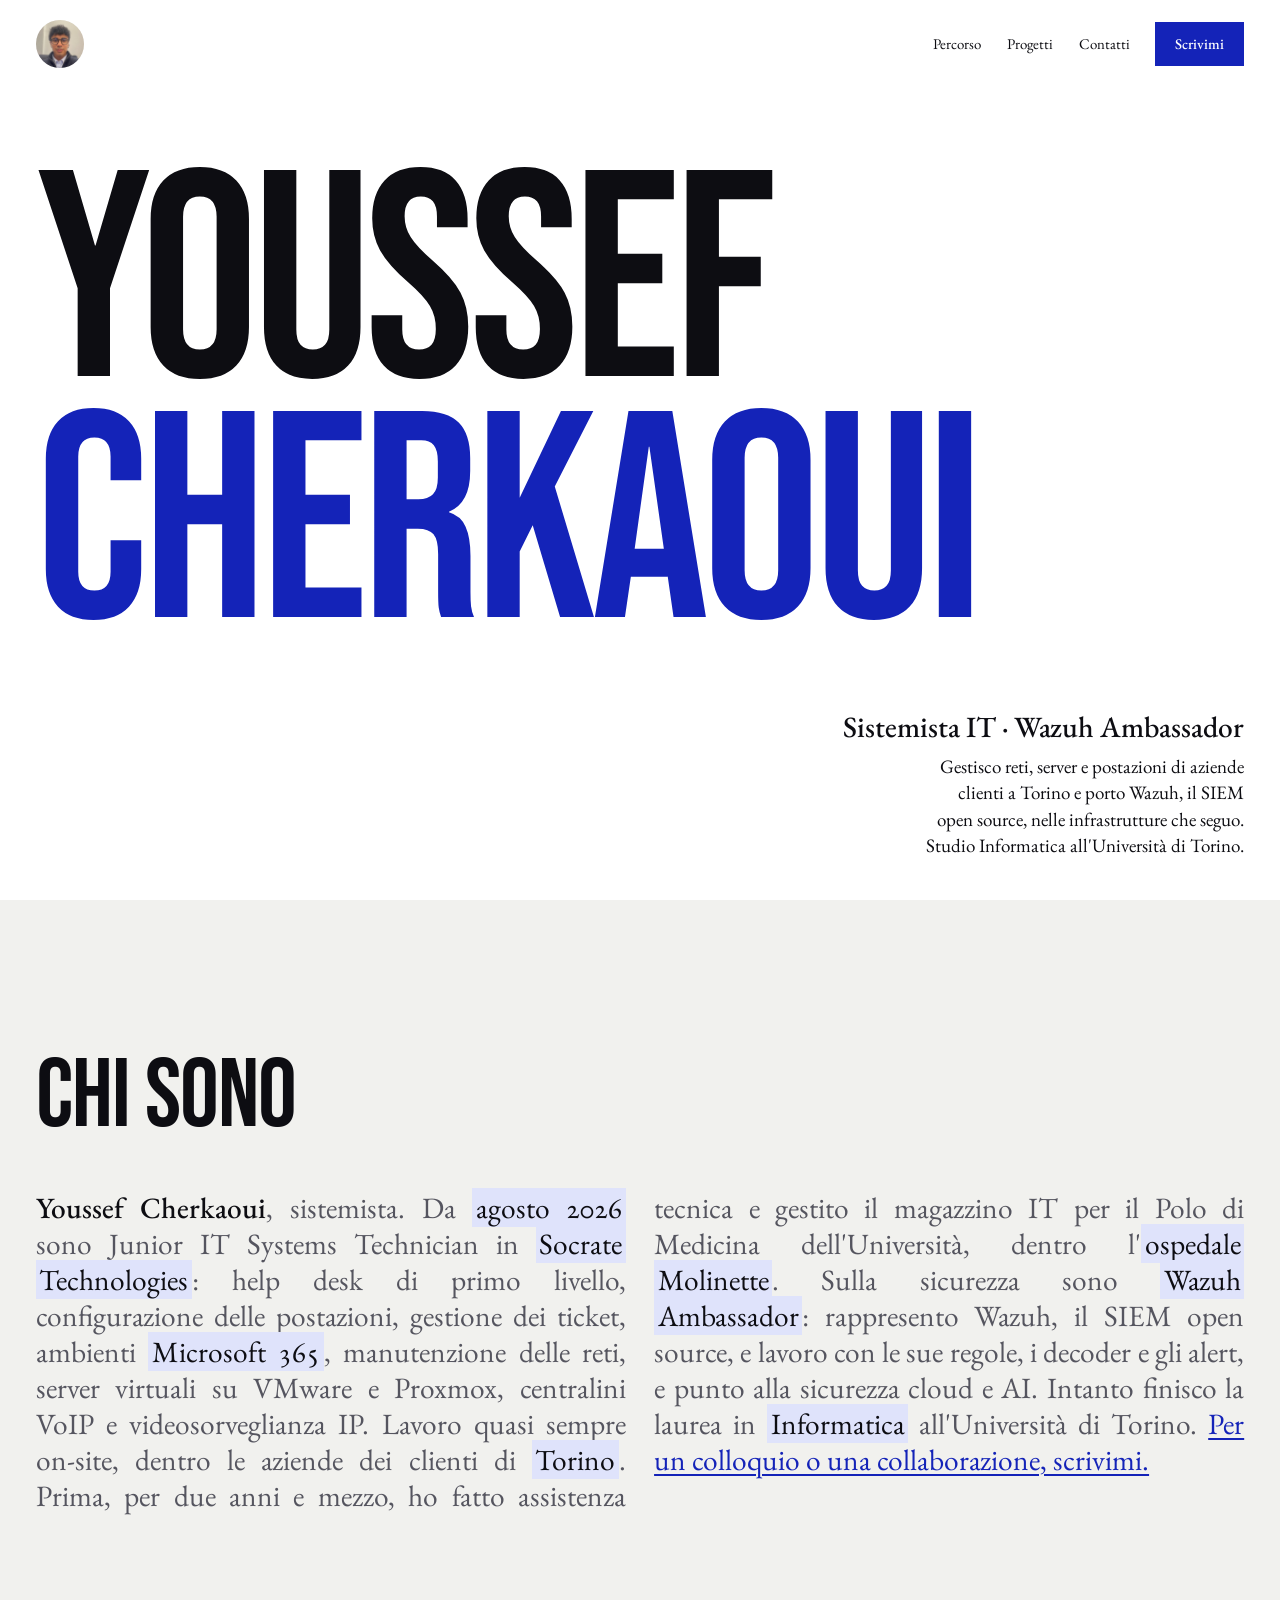
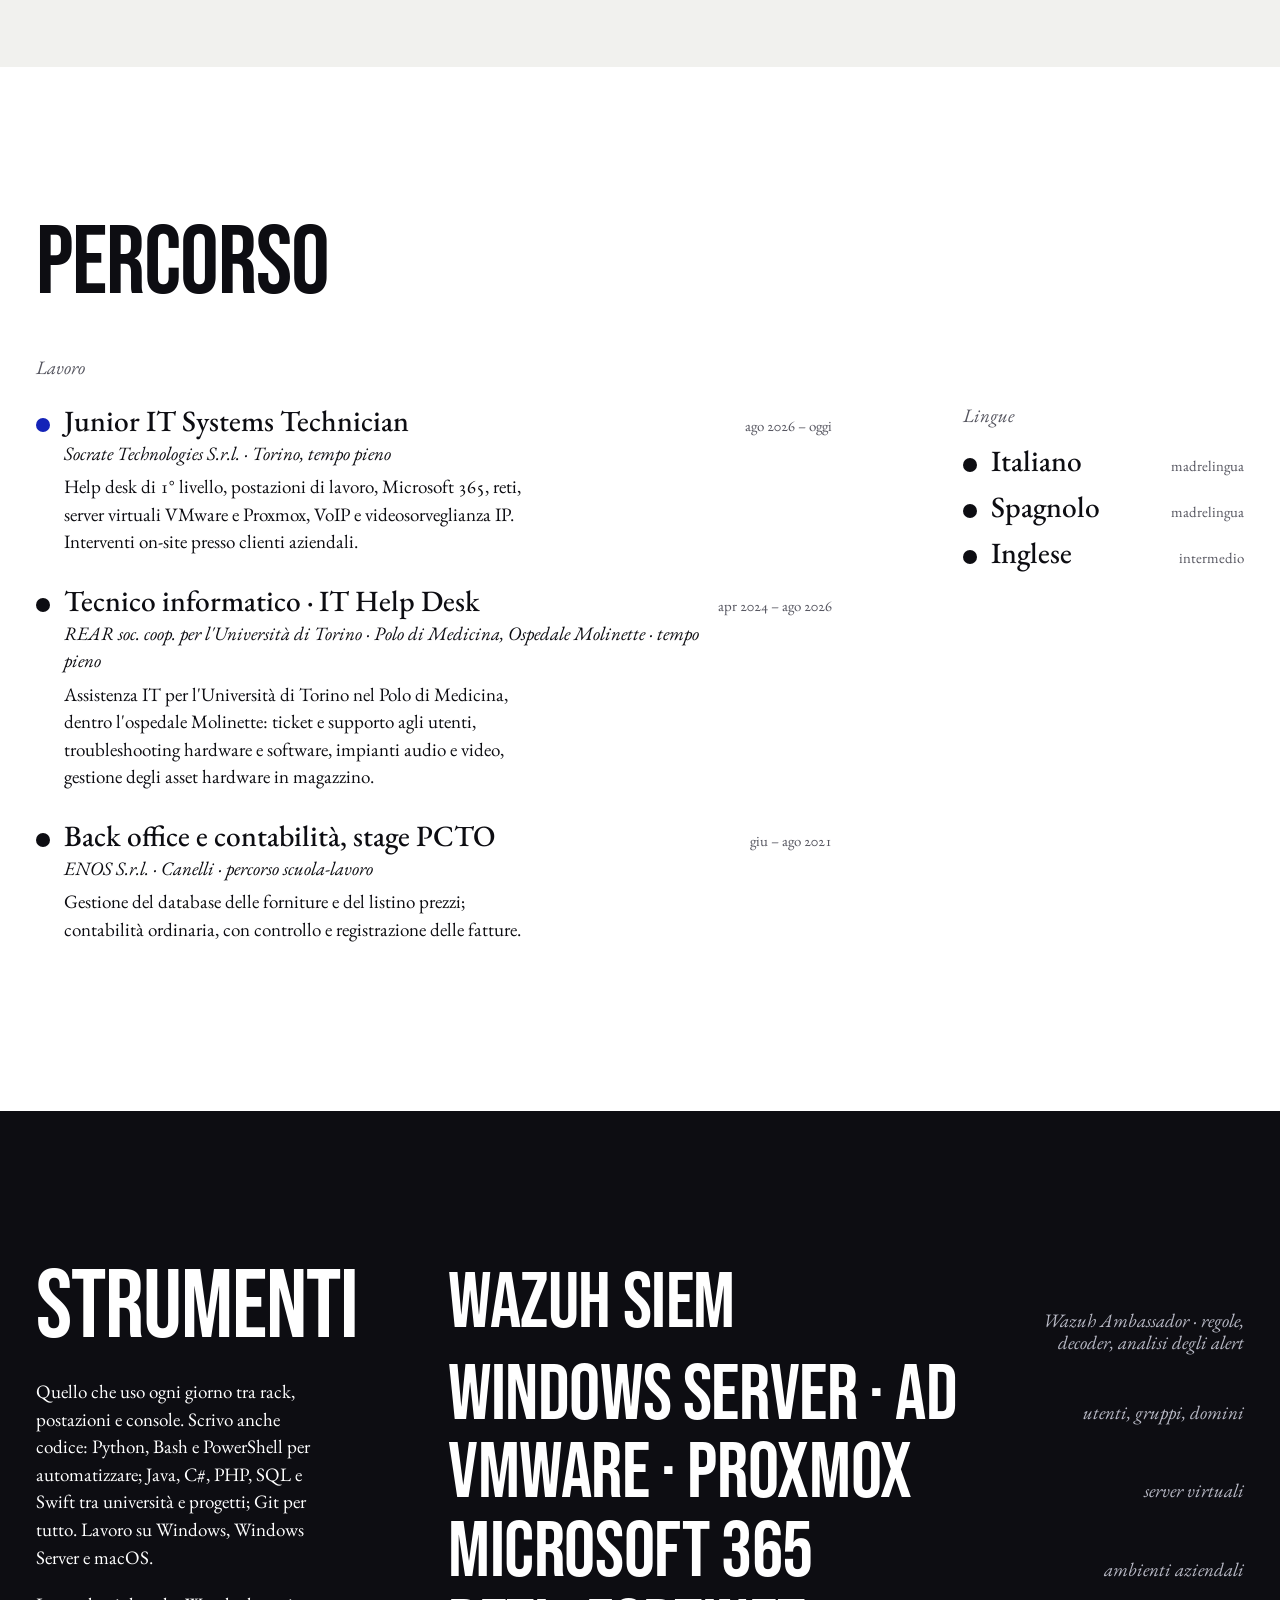
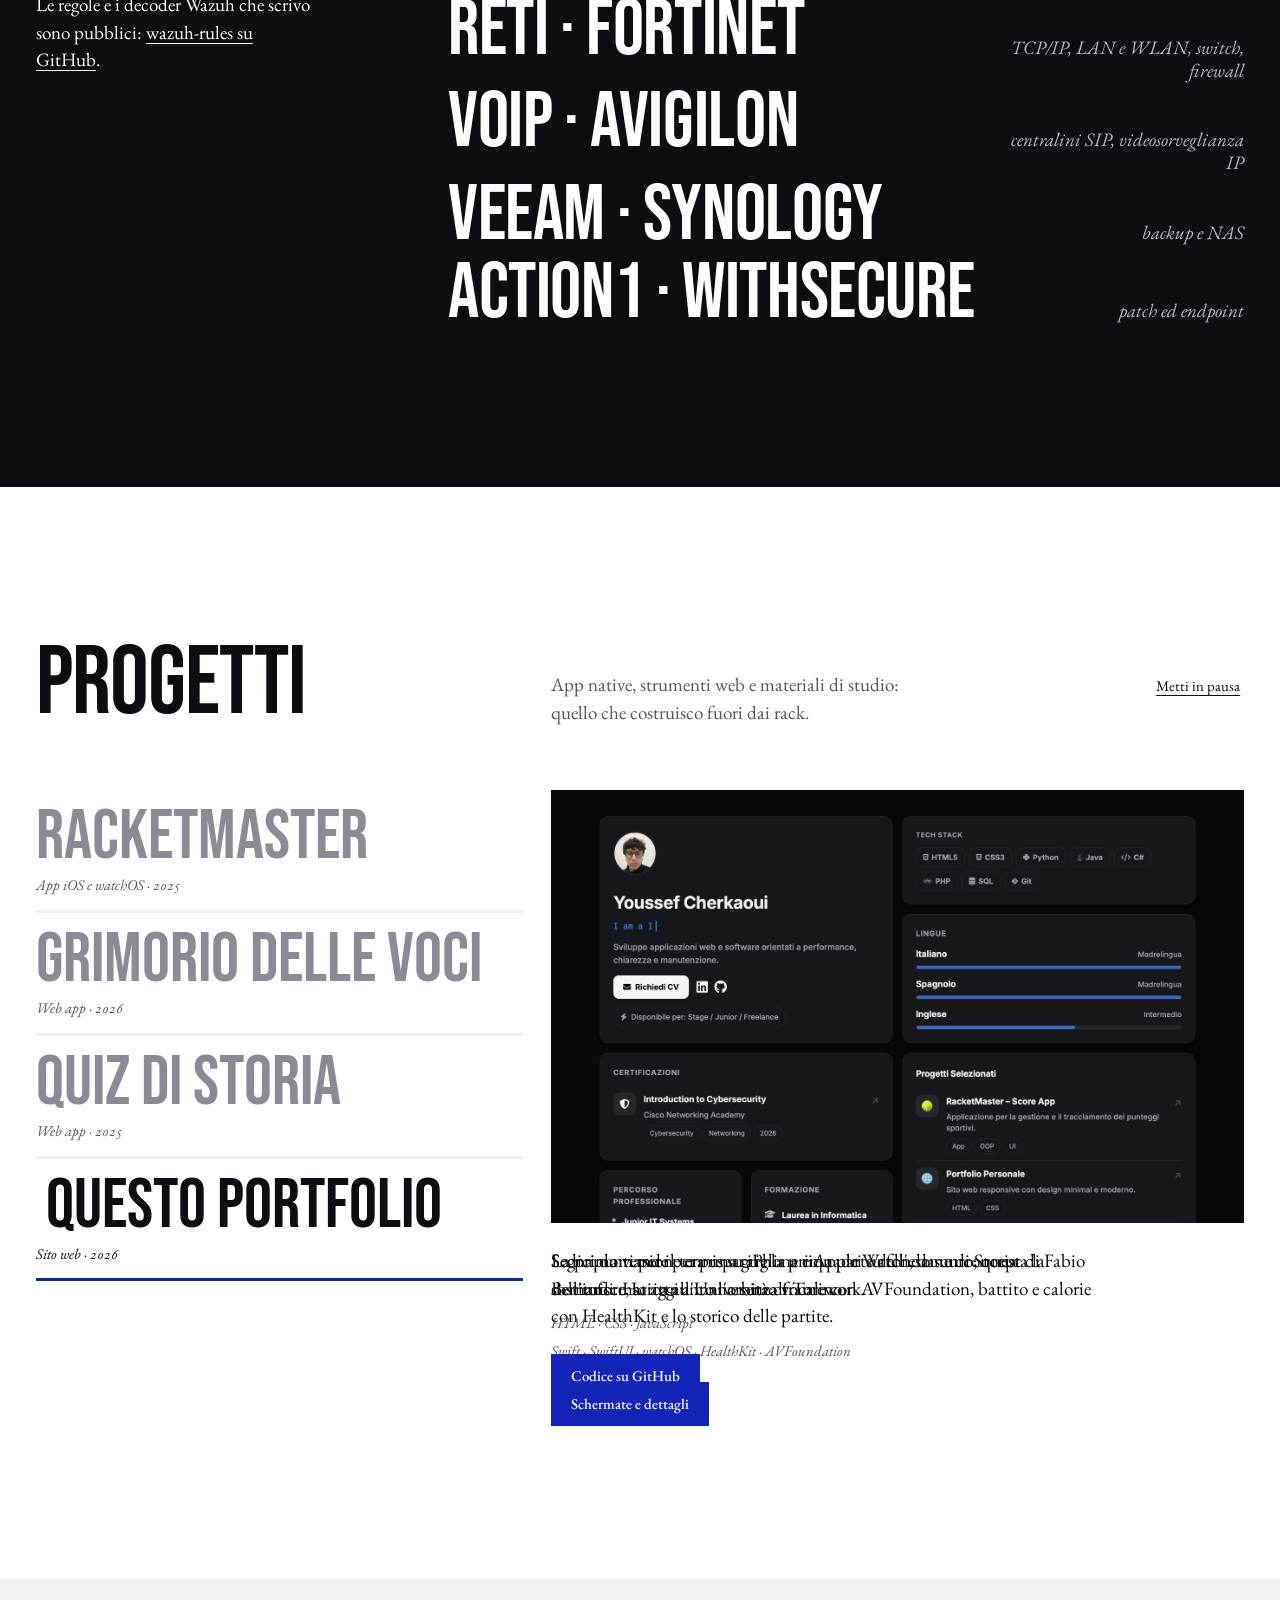
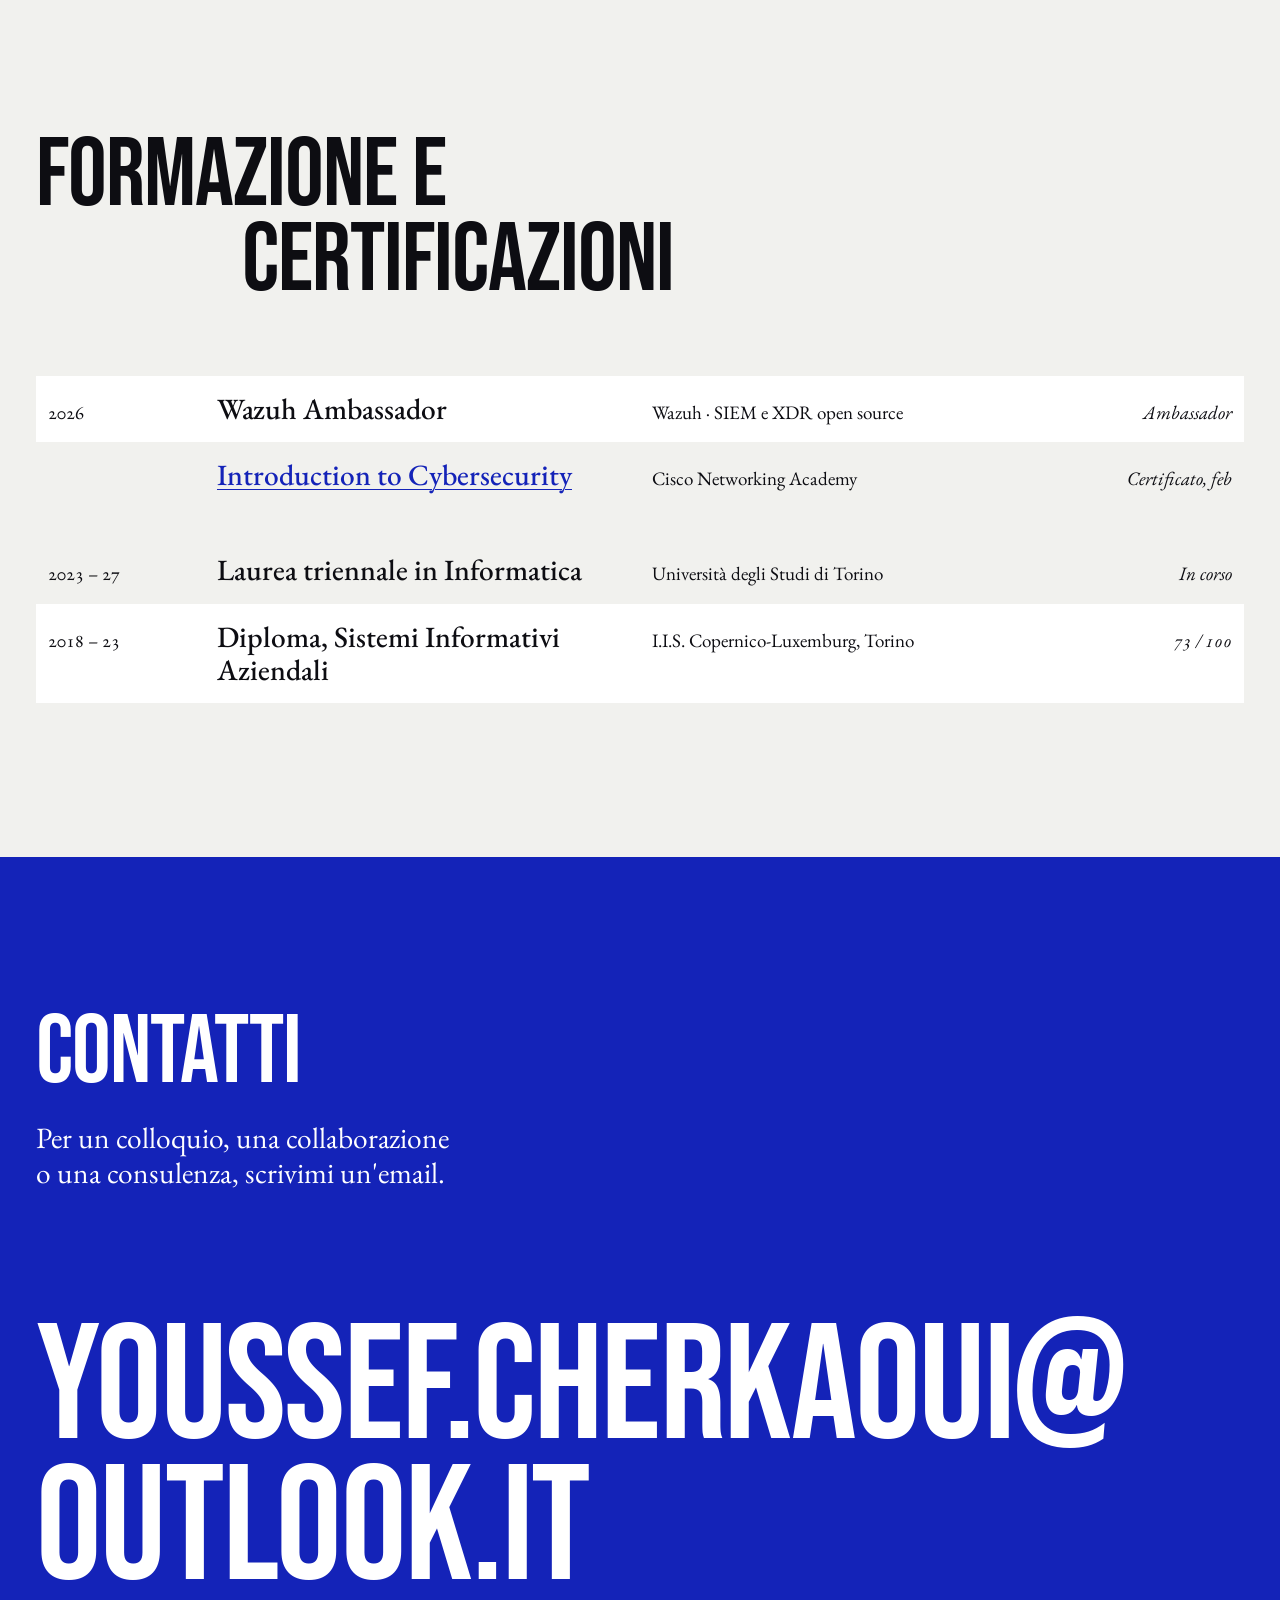
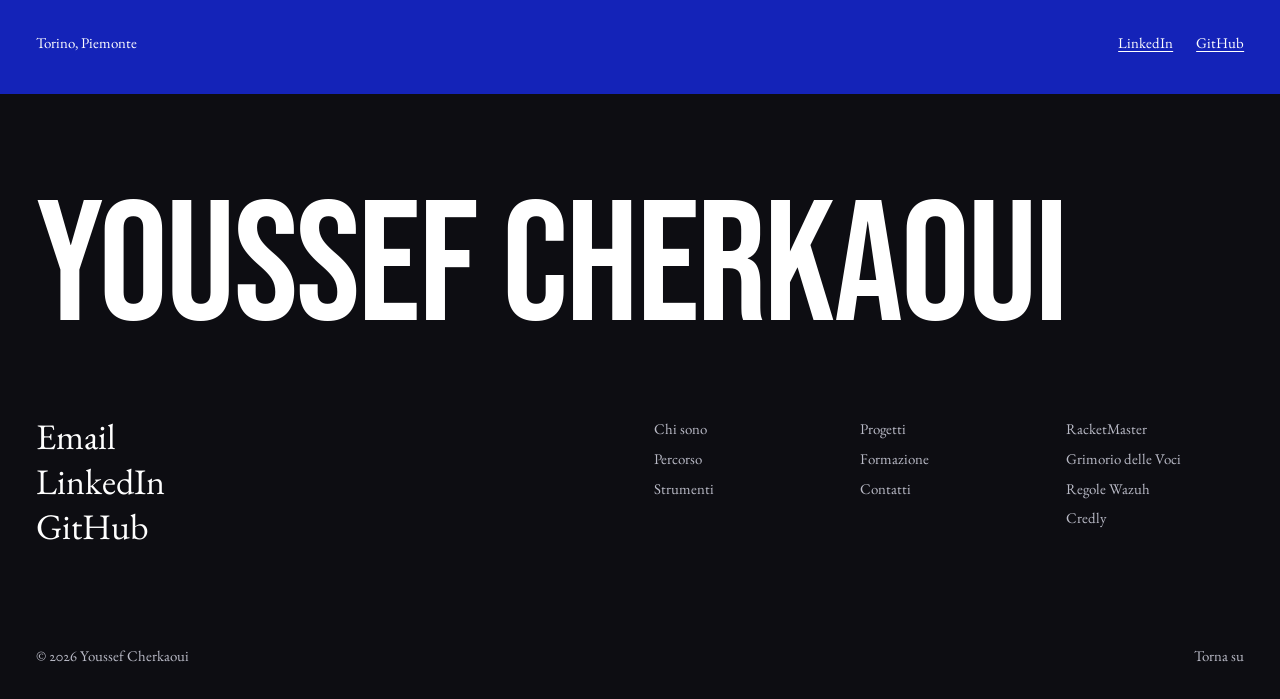
==== index.html @ dfdb8bf1 "Link the wazuh-rules repository and add a README - Wazuh SIEM line, Strumenti text and footer link t" ====
<!DOCTYPE html>
<html lang="it">

<head>
  <meta charset="UTF-8" />
  <meta name="viewport" content="width=device-width, initial-scale=1.0" />
  <meta name="description"
    content="Youssef Cherkaoui, sistemista IT junior a Torino e Wazuh Ambassador: reti, server, postazioni e sicurezza per aziende clienti. Studente di Informatica all'Università di Torino." />
  <meta name="author" content="Youssef Cherkaoui" />
  <meta name="theme-color" content="#ffffff" />
  <meta property="og:title" content="Youssef Cherkaoui · Sistemista IT e Wazuh Ambassador" />
  <meta property="og:description" content="Reti, server e sicurezza per aziende clienti, a Torino." />
  <meta property="og:image" content="img/youssef.jpg" />

  <title>Youssef Cherkaoui · Sistemista IT e Wazuh Ambassador</title>

  <link rel="preconnect" href="https://fonts.googleapis.com" />
  <link rel="preconnect" href="https://fonts.gstatic.com" crossorigin />
  <link
    href="https://fonts.googleapis.com/css2?family=Bebas+Neue:wght@400&family=EB+Garamond:ital,wght@0,400;0,500;1,400;1,500&display=swap"
    rel="stylesheet" />
  <link rel="stylesheet" href="style.css" />
  <script>document.documentElement.classList.add('js');</script>
</head>

<body>
  <a class="skip" href="#chi-sono">Vai al contenuto</a>

  <!-- HERO -->
  <header class="hero field-paper" id="top">
    <nav class="topbar" aria-label="Navigazione principale">
      <a class="avatar" href="#top" aria-label="Youssef Cherkaoui, torna all'inizio">
        <img src="img/youssef.jpg" alt="" width="800" height="800" />
      </a>
      <ul class="toplinks">
        <li class="wide-only"><a href="#percorso">Percorso</a></li>
        <li class="wide-only"><a href="#progetti">Progetti</a></li>
        <li class="wide-only"><a href="#contatti">Contatti</a></li>
        <li><a class="btn" href="mailto:youssef.cherkaoui@outlook.it">Scrivimi</a></li>
      </ul>
    </nav>

    <h1 class="hero-name lines">
      <span class="line"><span data-line style="--i:0">Youssef</span></span>
      <span class="line line-dark"><span data-line style="--i:1">Cherkaoui</span></span>
    </h1>

    <div class="hero-sub" data-after>
      <p class="hero-role">Sistemista IT · Wazuh Ambassador</p>
      <p>Gestisco reti, server e postazioni di aziende clienti a Torino e porto Wazuh, il SIEM open source,
        nelle infrastrutture che seguo. Studio Informatica all'Università di Torino.</p>
    </div>
  </header>

  <main>
    <!-- CHI SONO -->
    <section class="about field-grey" id="chi-sono" aria-labelledby="h-about">
      <h2 class="h-display" id="h-about" data-reveal>Chi sono</h2>
      <p class="statement" data-reveal>
        <strong>Youssef Cherkaoui</strong>, sistemista. Da <mark>agosto 2026</mark> sono Junior IT
        Systems Technician in <mark>Socrate Technologies</mark>: help desk di primo livello,
        configurazione delle postazioni, gestione dei ticket, ambienti <mark>Microsoft 365</mark>,
        manutenzione delle reti, server virtuali su VMware e Proxmox, centralini VoIP e videosorveglianza IP.
        Lavoro quasi sempre on-site, dentro le aziende dei clienti di <mark>Torino</mark>. Prima, per
        due anni e mezzo, ho fatto assistenza tecnica e gestito il magazzino IT per il Polo di Medicina
        dell'Università, dentro l'<mark>ospedale Molinette</mark>. Sulla sicurezza sono
        <mark>Wazuh Ambassador</mark>: rappresento Wazuh, il SIEM open source, e lavoro con le sue regole, i decoder e gli alert,
        e punto alla sicurezza cloud e AI. Intanto finisco la laurea in <mark>Informatica</mark>
        all'Università di Torino.
        <a class="statement-cta" href="mailto:youssef.cherkaoui@outlook.it">Per un colloquio o una collaborazione, scrivimi.</a>
      </p>
    </section>

    <!-- PERCORSO -->
    <section class="path field-paper" id="percorso" aria-labelledby="h-path">
      <div class="path-list">
        <h2 class="h-display" id="h-path" data-reveal>Percorso</h2>

        <h3 class="group" data-reveal>Lavoro</h3>
        <ul class="rows">
          <li class="row" data-reveal>
            <span class="dot dot-blue" aria-hidden="true"></span>
            <div class="row-main">
              <p class="row-name">Junior IT Systems Technician</p>
              <p class="row-org">Socrate Technologies S.r.l. · Torino, tempo pieno</p>
              <p class="row-text">Help desk di 1° livello, postazioni di lavoro, Microsoft 365, reti, server
                virtuali VMware e Proxmox, VoIP e videosorveglianza IP. Interventi on-site presso clienti
                aziendali.</p>
            </div>
            <span class="row-value">ago 2026 – oggi</span>
          </li>
          <li class="row" data-reveal>
            <span class="dot" aria-hidden="true"></span>
            <div class="row-main">
              <p class="row-name">Tecnico informatico · IT Help Desk</p>
              <p class="row-org">REAR soc. coop. per l'Università di Torino · Polo di Medicina, Ospedale Molinette · tempo pieno</p>
              <p class="row-text">Assistenza IT per l'Università di Torino nel Polo di Medicina, dentro l'ospedale Molinette:
                ticket e supporto agli utenti, troubleshooting hardware e software, impianti audio e video, gestione
                degli asset hardware in magazzino.</p>
            </div>
            <span class="row-value">apr 2024 – ago 2026</span>
          </li>
          <li class="row" data-reveal>
            <span class="dot" aria-hidden="true"></span>
            <div class="row-main">
              <p class="row-name">Back office e contabilità, stage PCTO</p>
              <p class="row-org">ENOS S.r.l. · Canelli · percorso scuola-lavoro</p>
              <p class="row-text">Gestione del database delle forniture e del listino prezzi; contabilità ordinaria,
                con controllo e registrazione delle fatture.</p>
            </div>
            <span class="row-value">giu – ago 2021</span>
          </li>
        </ul>

      </div>

      <div class="path-side">
        <h3 class="group" data-reveal>Lingue</h3>
        <ul class="rows">
          <li class="row row-short" data-reveal>
            <span class="dot" aria-hidden="true"></span>
            <div class="row-main"><p class="row-name">Italiano</p></div>
            <span class="row-value">madrelingua</span>
          </li>
          <li class="row row-short" data-reveal>
            <span class="dot" aria-hidden="true"></span>
            <div class="row-main"><p class="row-name">Spagnolo</p></div>
            <span class="row-value">madrelingua</span>
          </li>
          <li class="row row-short" data-reveal>
            <span class="dot" aria-hidden="true"></span>
            <div class="row-main"><p class="row-name">Inglese</p></div>
            <span class="row-value">intermedio</span>
          </li>
        </ul>
      </div>

    </section>

    <!-- STRUMENTI -->
    <section class="tools field-black" id="strumenti" aria-labelledby="h-tools">
      <div class="tools-side">
        <h2 class="h-display" id="h-tools" data-reveal>Strumenti</h2>
        <p data-reveal>Quello che uso ogni giorno tra rack, postazioni e console. Scrivo anche codice:
          Python, Bash e PowerShell per automatizzare; Java, C#, PHP, SQL e Swift tra università e progetti;
          Git per tutto. Lavoro su Windows, Windows Server e macOS.</p>
        <p class="tools-link" data-reveal>Le regole e i decoder Wazuh che scrivo sono pubblici:
          <a href="https://github.com/YoussefCherkaoui/wazuh-rules" target="_blank" rel="noopener noreferrer">wazuh-rules su GitHub</a>.</p>
      </div>
      <ul class="tool-list">
        <li data-reveal><a class="tool-name" href="https://github.com/YoussefCherkaoui/wazuh-rules" target="_blank"
            rel="noopener noreferrer">Wazuh SIEM</a><span class="tool-note">Wazuh Ambassador · regole,
            decoder, analisi degli alert</span></li>
        <li data-reveal><span class="tool-name">Windows Server · AD</span><span class="tool-note">utenti, gruppi,
            domini</span></li>
        <li data-reveal><span class="tool-name">VMware · Proxmox</span><span class="tool-note">server
            virtuali</span></li>
        <li data-reveal><span class="tool-name">Microsoft 365</span><span class="tool-note">ambienti
            aziendali</span></li>
        <li data-reveal><span class="tool-name">Reti · Fortinet</span><span class="tool-note">TCP/IP, LAN e WLAN,
            switch, firewall</span></li>
        <li data-reveal><span class="tool-name">VoIP · Avigilon</span><span class="tool-note">centralini SIP,
            videosorveglianza IP</span></li>
        <li data-reveal><span class="tool-name">Veeam · Synology</span><span class="tool-note">backup e
            NAS</span></li>
        <li data-reveal><span class="tool-name">Action1 · WithSecure</span><span class="tool-note">patch ed
            endpoint</span></li>
      </ul>
    </section>

    <!-- PROGETTI -->
    <section class="work field-paper" id="progetti" aria-labelledby="h-work">
      <div class="work-head">
        <h2 class="h-display" id="h-work" data-reveal>Progetti</h2>
        <div class="work-head-side" data-reveal>
          <p>App native, strumenti web e materiali di studio: quello che costruisco fuori dai rack.</p>
          <button class="work-toggle" type="button" aria-pressed="false" hidden>Metti in pausa</button>
        </div>
      </div>

      <div class="work-grid">
        <div class="work-index" role="tablist" aria-label="Progetti" data-reveal>
          <button class="work-tab is-active" role="tab" id="tab-racket" aria-controls="slide-racket" aria-selected="true">
            <span class="work-name">RacketMaster</span>
            <span class="work-meta">App iOS e watchOS · 2025</span>
            <span class="work-progress" aria-hidden="true"><span></span></span>
          </button>
          <button class="work-tab" role="tab" id="tab-grimorio" aria-controls="slide-grimorio" aria-selected="false" tabindex="-1">
            <span class="work-name">Grimorio delle Voci</span>
            <span class="work-meta">Web app · 2026</span>
            <span class="work-progress" aria-hidden="true"><span></span></span>
          </button>
          <button class="work-tab" role="tab" id="tab-quiz" aria-controls="slide-quiz" aria-selected="false" tabindex="-1">
            <span class="work-name">Quiz di storia</span>
            <span class="work-meta">Web app · 2025</span>
            <span class="work-progress" aria-hidden="true"><span></span></span>
          </button>
          <button class="work-tab" role="tab" id="tab-portfolio" aria-controls="slide-portfolio" aria-selected="false" tabindex="-1">
            <span class="work-name">Questo portfolio</span>
            <span class="work-meta">Sito web · 2026</span>
            <span class="work-progress" aria-hidden="true"><span></span></span>
          </button>
        </div>

        <div class="work-slides">
          <article class="work-slide is-active" role="tabpanel" id="slide-racket" aria-labelledby="tab-racket">
            <div class="work-media devices">
              <img src="img/racket-1.jpg" alt="RacketMaster: configurazione della partita" width="1300" height="2826" loading="lazy" />
              <img src="img/racket-2.jpg" alt="RacketMaster durante una partita" width="1300" height="2826" loading="lazy" />
              <img src="img/racket-4.jpg" alt="RacketMaster: storico delle partite" width="1300" height="2826" loading="lazy" />
              <img class="watch" src="img/racket-watch.jpg" alt="RacketMaster su Apple Watch: punteggio, battito e calorie" width="416" height="496" loading="lazy" />
            </div>
            <div class="work-info">
              <h3 class="slide-name">RacketMaster</h3>
              <p class="work-desc">Segnapunti per il tennis su iPhone e Apple Watch, da un concept di Fabio Bernardi.
                Ho aggiunto l'arbitro vocale con AVFoundation, battito e calorie con HealthKit e lo storico delle
                partite.</p>
              <p class="work-tags">Swift · SwiftUI · watchOS · HealthKit · AVFoundation</p>
              <p class="work-actions">
                <a class="btn" href="https://github.com/YoussefCherkaoui/RacketMaster-Showcase" target="_blank" rel="noopener noreferrer">Schermate e dettagli</a>
              </p>
            </div>
          </article>

          <article class="work-slide" role="tabpanel" id="slide-grimorio" aria-labelledby="tab-grimorio">
            <div class="work-media">
              <img src="img/cambia-voce.jpg" alt="Grimorio delle Voci: pannello di controllo e scelta delle entità" width="1600" height="1250" loading="lazy" />
            </div>
            <div class="work-info">
              <h3 class="slide-name">Grimorio delle Voci</h3>
              <p class="work-desc">Modificatore di voce nel browser per giochi di ruolo: dieci entità, tono e risonanza
                regolabili, oscilloscopio dal vivo e registrazione delle evocazioni.</p>
              <p class="work-tags">JavaScript · Web Audio API · Canvas · HTML e CSS</p>
              <p class="work-actions">
                <a class="btn" href="https://youssefcherkaoui.github.io/cambia-voce/" target="_blank" rel="noopener noreferrer">Prova online</a>
                <a class="text-link" href="https://github.com/YoussefCherkaoui/cambia-voce" target="_blank" rel="noopener noreferrer">Codice su GitHub</a>
              </p>
            </div>
          </article>

          <article class="work-slide" role="tabpanel" id="slide-quiz" aria-labelledby="tab-quiz">
            <div class="work-media">
              <img src="img/quiz-storiainformatica1parte.jpg" alt="Quiz di storia: domanda sull'EDVAC con quattro risposte" width="1600" height="1250" loading="lazy" />
            </div>
            <div class="work-info">
              <h3 class="slide-name">Quiz di storia</h3>
              <p class="work-desc">Sedici domande per preparare la prima parte dell'esame di Storia dell'informatica
                all'Università di Torino.</p>
              <p class="work-tags">HTML · JavaScript</p>
              <p class="work-actions">
                <a class="btn" href="https://youssefcherkaoui.github.io/quiz-storiainformatica1parte/" target="_blank" rel="noopener noreferrer">Prova online</a>
                <a class="text-link" href="https://github.com/YoussefCherkaoui/quiz-storiainformatica1parte" target="_blank" rel="noopener noreferrer">Codice su GitHub</a>
              </p>
            </div>
          </article>

          <article class="work-slide" role="tabpanel" id="slide-portfolio" aria-labelledby="tab-portfolio">
            <div class="work-media">
              <img class="pos-left" src="img/portfolio-v1.jpg" alt="La prima versione di questo portfolio, a riquadri su fondo scuro" width="1600" height="1250" loading="lazy" />
            </div>
            <div class="work-info">
              <h3 class="slide-name">Questo portfolio</h3>
              <p class="work-desc">La prima versione era una griglia a riquadri su fondo scuro; questa la sostituisce,
                scritta a mano senza framework.</p>
              <p class="work-tags">HTML · CSS · JavaScript</p>
              <p class="work-actions">
                <a class="btn" href="https://github.com/YoussefCherkaoui/portfolio" target="_blank" rel="noopener noreferrer">Codice su GitHub</a>
              </p>
            </div>
          </article>
        </div>
      </div>
    </section>

    <!-- FORMAZIONE E CERTIFICAZIONI -->
    <section class="proof field-grey" id="formazione" aria-labelledby="h-proof">
      <h2 class="h-display proof-title" id="h-proof" data-reveal>
        <span>Formazione e</span>
        <span class="indent">certificazioni</span>
      </h2>

      <table class="proof-table" data-reveal>
        <caption class="sr-only">Formazione, riconoscimenti e certificazioni</caption>
        <thead class="sr-only">
          <tr><th scope="col">Anno</th><th scope="col">Titolo</th><th scope="col">Ente</th><th scope="col">Esito</th></tr>
        </thead>
        <tbody>
          <tr>
            <td class="year">2026</td>
            <td class="title">Wazuh Ambassador</td>
            <td>Wazuh · SIEM e XDR open source</td>
            <td class="end">Ambassador</td>
          </tr>
          <tr>
            <td class="year"></td>
            <td class="title"><a href="https://www.credly.com/users/cherkaoui.youssef" target="_blank"
                rel="noopener noreferrer">Introduction to Cybersecurity</a></td>
            <td>Cisco Networking Academy</td>
            <td class="end">Certificato, feb</td>
          </tr>
          <tr class="gap" aria-hidden="true"><td colspan="4"></td></tr>
          <tr>
            <td class="year">2023 – 27</td>
            <td class="title">Laurea triennale in Informatica</td>
            <td>Università degli Studi di Torino</td>
            <td class="end">In corso</td>
          </tr>
          <tr>
            <td class="year">2018 – 23</td>
            <td class="title">Diploma, Sistemi Informativi Aziendali</td>
            <td>I.I.S. Copernico-Luxemburg, Torino</td>
            <td class="end">73 / 100</td>
          </tr>
        </tbody>
      </table>
    </section>

    <!-- CONTATTI -->
    <section class="contact field-blue" id="contatti" aria-labelledby="h-contact">
      <div class="contact-top">
        <h2 class="h-display" id="h-contact" data-reveal>Contatti</h2>
        <p class="contact-lead" data-reveal>Per un colloquio, una collaborazione o una consulenza, scrivimi
          un'email.</p>
      </div>

      <a class="email-display" href="mailto:youssef.cherkaoui@outlook.it" data-reveal>
        <span>youssef.cherkaoui@</span><span>outlook.it</span>
      </a>

      <div class="contact-corners">
        <p>Torino, Piemonte</p>
        <p>
          <a href="https://www.linkedin.com/in/youssef-cherkaoui-a10644287" target="_blank"
            rel="noopener noreferrer">LinkedIn</a>
          <a href="https://github.com/YoussefCherkaoui" target="_blank" rel="noopener noreferrer">GitHub</a>
        </p>
      </div>
    </section>
  </main>

  <!-- FOOTER -->
  <footer class="footer field-black">
    <p class="footer-name" aria-hidden="true">Youssef Cherkaoui</p>
    <div class="footer-row">
      <ul class="footer-places">
        <li><a href="mailto:youssef.cherkaoui@outlook.it">Email</a></li>
        <li><a href="https://www.linkedin.com/in/youssef-cherkaoui-a10644287" target="_blank"
            rel="noopener noreferrer">LinkedIn</a></li>
        <li><a href="https://github.com/YoussefCherkaoui" target="_blank" rel="noopener noreferrer">GitHub</a></li>
      </ul>
      <nav class="footer-links" aria-label="Pagina">
        <ul>
          <li><a href="#chi-sono">Chi sono</a></li>
          <li><a href="#percorso">Percorso</a></li>
          <li><a href="#strumenti">Strumenti</a></li>
        </ul>
        <ul>
          <li><a href="#progetti">Progetti</a></li>
          <li><a href="#formazione">Formazione</a></li>
          <li><a href="#contatti">Contatti</a></li>
        </ul>
        <ul>
          <li><a href="https://github.com/YoussefCherkaoui/RacketMaster-Showcase" target="_blank" rel="noopener noreferrer">RacketMaster</a></li>
          <li><a href="https://youssefcherkaoui.github.io/cambia-voce/" target="_blank" rel="noopener noreferrer">Grimorio delle Voci</a></li>
          <li><a href="https://github.com/YoussefCherkaoui/wazuh-rules" target="_blank" rel="noopener noreferrer">Regole Wazuh</a></li>
          <li><a href="https://www.credly.com/users/cherkaoui.youssef" target="_blank" rel="noopener noreferrer">Credly</a></li>
        </ul>
      </nav>
    </div>
    <div class="footer-legal">
      <p>&copy; <span id="year">2026</span> Youssef Cherkaoui</p>
      <a href="#top">Torna su</a>
    </div>
  </footer>

  <script src="script.js" defer></script>
</body>

</html>
---- style.css ----
/* ==========================================================
   Youssef Cherkaoui · portfolio
   Direzione: "Type and nothing else" — oltremare, nero, giallo
   ========================================================== */

:root {
  /* colore: bianco, grigio, nero e un solo blu */
  --paper: #ffffff;
  --paper-2: #f1f1ee;
  --ink: #0d0d12;
  --ink-2: #1a1a22;
  --blue: #1423b8;
  --blue-hover: #0f1b94;
  --blue-tint: #dfe3fb;
  --grey-text: #55555f;

  /* tipografia: cinque passi */
  --step-small: clamp(0.875rem, 0.85rem + 0.1vw, 0.9375rem);
  --step-body: clamp(1.0625rem, 1rem + 0.25vw, 1.1875rem);
  --step-lead: clamp(1.3125rem, 1rem + 1.05vw, 2rem);
  --step-head: clamp(3rem, 1.6rem + 5.6vw, 7rem);
  --step-display: clamp(6rem, min(23vw, 33svh), 22rem);

  --display: "Bebas Neue", "Arial Narrow", Impact, sans-serif;
  --text: "EB Garamond", Garamond, "Times New Roman", serif;

  /* spazio */
  --m: clamp(16px, 2.8vw, 40px);
  --gap: clamp(20px, 2.2vw, 32px);
  --section-y: clamp(96px, 12vw, 200px);

  --ease-out: cubic-bezier(0.16, 1, 0.3, 1);
  --radius: 0px;
}

*,
*::before,
*::after { box-sizing: border-box; }

html { scroll-behavior: smooth; -webkit-text-size-adjust: 100%; }

body {
  margin: 0;
  background: var(--paper);
  color: var(--ink);
  font-family: var(--text);
  font-size: var(--step-body);
  line-height: 1.45;
  font-feature-settings: "kern", "liga", "onum";
  -webkit-font-smoothing: antialiased;
  text-rendering: optimizeLegibility;
}

img { display: block; max-width: 100%; height: auto; }
p, h1, h2, h3, ul, figure { margin: 0; }
ul { padding: 0; list-style: none; }
a { color: inherit; }

::selection { background: var(--blue); color: #fff; }

:focus-visible { outline: 3px solid var(--blue); outline-offset: 3px; }

.sr-only {
  position: absolute; width: 1px; height: 1px; padding: 0; margin: -1px;
  overflow: hidden; clip: rect(0 0 0 0); white-space: nowrap; border: 0;
}

.skip {
  position: absolute; left: var(--m); top: -60px; z-index: 10;
  background: var(--blue); color: #fff; padding: 10px 16px; text-decoration: none;
}
.skip:focus { top: 12px; }

/* ---------- campi ---------- */
.field-paper { background: var(--paper); color: var(--ink); --soft: var(--grey-text); }
.field-grey { background: var(--paper-2); color: var(--ink); --soft: var(--grey-text); }
.field-black { background: var(--ink); color: #fff; --soft: #b9bac6; }
.field-blue { background: var(--blue); color: #fff; --soft: #d3d7f7; }

.h-display {
  font-family: var(--display);
  font-weight: 400;
  font-size: var(--step-head);
  line-height: 0.88;
  letter-spacing: -0.01em;
  text-transform: uppercase;
}

/* ---------- bottone (uno solo, angoli vivi) ---------- */
.btn {
  display: inline-flex;
  align-items: center;
  justify-content: center;
  min-height: 44px;
  padding: 0 20px;
  background: var(--blue);
  color: #fff;
  font-family: var(--text);
  font-size: var(--step-small);
  font-weight: 500;
  text-decoration: none;
  border: 0;
  border-radius: var(--radius);
  cursor: pointer;
  transition: transform 160ms var(--ease-out), background-color 160ms ease;
}
.btn:hover { background: var(--blue-hover); }
.btn:active { transform: scale(0.97); }
.btn-big { min-height: 56px; padding: 0 28px; font-size: var(--step-body); }

/* ==========================================================
   HERO
   ========================================================== */
.hero {
  position: relative;
  min-height: 100svh;
  padding: 0 var(--m);
  display: grid;
  grid-template-rows: auto 1fr auto;
  overflow: hidden;
}

.topbar {
  display: flex;
  justify-content: space-between;
  align-items: center;
  padding-top: 20px;
  font-size: var(--step-small);
}

.avatar {
  display: block;
  width: 48px;
  height: 48px;
  border-radius: 50%;
  overflow: hidden;
  background: var(--paper-2);
  transition: transform 200ms var(--ease-out);
}
.avatar:hover { transform: scale(1.06); }
.avatar img { width: 100%; height: 100%; object-fit: cover; object-position: 50% 30%; }

.toplinks { display: flex; align-items: center; gap: clamp(16px, 2vw, 28px); }
.toplinks a:not(.btn) {
  text-decoration: underline;
  text-decoration-color: transparent;
  text-underline-offset: 6px;
  transition: text-decoration-color 200ms ease, text-underline-offset 260ms var(--ease-out);
  padding: 10px 0;
}
.toplinks a:not(.btn):hover { text-decoration-color: currentColor; text-underline-offset: 3px; }

.hero-name {
  align-self: start;
  margin-top: 11vh;
  font-family: var(--display);
  font-weight: 400;
  font-size: var(--step-display);
  line-height: 0.82;
  letter-spacing: -0.02em;
  text-transform: uppercase;
}
.hero-name .line-dark { color: var(--blue); }

.hero-sub {
  justify-self: end;
  max-width: none;
  margin-bottom: 40px;
  font-size: var(--step-body);
  line-height: 1.4;
  text-align: right;
  text-wrap: balance;
}
.hero-role {
  font-size: var(--step-lead);
  line-height: 1.15;
  font-weight: 500;
  margin-bottom: 10px;
  white-space: nowrap;
}
.hero-sub p:not(.hero-role) { max-width: 40ch; margin-left: auto; }

/* masked line reveal */
.lines .line { display: block; overflow: hidden; padding-bottom: 0.06em; margin-bottom: -0.06em; }
.lines [data-line] { display: block; }

@media (prefers-reduced-motion: no-preference) {
  .js .lines [data-line] {
    transform: translateY(105%);
    animation: line-up 900ms var(--ease-out) forwards;
    animation-delay: calc(var(--i) * 110ms + 150ms);
  }
  .js [data-after] {
    opacity: 0;
    transform: translateY(16px);
    animation: fade-up 700ms var(--ease-out) 700ms forwards;
  }
}
@keyframes line-up { to { transform: none; } }
@keyframes fade-up { to { opacity: 1; transform: none; } }

/* ==========================================================
   CHI SONO
   ========================================================== */
.about {
  padding: var(--section-y) var(--m);
}
.about .h-display { margin-bottom: clamp(32px, 4vw, 56px); }

.statement {
  columns: 2;
  column-gap: var(--gap);
  font-size: var(--step-lead);
  line-height: 1.22;
  color: var(--soft);
  text-align: justify;
  hyphens: auto;
}
.statement strong { color: var(--ink); font-weight: 500; }

.statement mark {
  color: var(--ink);
  background: var(--blue-tint);
  padding: 0 0.12em;
  -webkit-box-decoration-break: clone;
  box-decoration-break: clone;
}

.statement-cta {
  color: var(--blue);
  text-decoration: underline;
  text-decoration-thickness: 2px;
  text-underline-offset: 4px;
  transition: color 160ms ease;
}
.statement-cta:hover { color: var(--ink); }

/* ==========================================================
   PERCORSO
   ========================================================== */
.path {
  padding: var(--section-y) var(--m);
  display: grid;
  grid-template-columns: repeat(12, minmax(0, 1fr));
  column-gap: var(--gap);
  align-items: start;
}
.path-list { grid-column: 1 / span 8; }
.path-side { grid-column: 10 / -1; padding-top: calc(var(--step-head) * 0.88 + 48px); }
.path .h-display { margin-bottom: 48px; }

.group {
  font-size: var(--step-body);
  font-weight: 400;
  font-style: italic;
  color: var(--soft);
  margin: 48px 0 8px;
}
.path .h-display + .group { margin-top: 0; }

.rows { display: grid; }
.row {
  display: grid;
  grid-template-columns: 16px minmax(0, 1fr) auto;
  column-gap: 12px;
  align-items: baseline;
  padding: 14px 0;
}
.row-short { padding: 6px 0; }
.dot { width: 14px; height: 14px; border-radius: 50%; transform: translateY(1px); }
.dot { background: var(--ink); }
.dot-blue { background: var(--blue); }

.row-name { font-size: var(--step-lead); line-height: 1.15; font-weight: 500; }
.row-org { font-size: var(--step-body); font-style: italic; margin-top: 2px; }
.row-text { font-size: var(--step-body); max-width: 52ch; margin-top: 6px; }
.row-value {
  font-size: var(--step-small);
  font-variant-numeric: tabular-nums lining-nums;
  color: var(--soft);
  white-space: nowrap;
  text-align: right;
}


/* ==========================================================
   STRUMENTI
   ========================================================== */
.tools {
  padding: var(--section-y) var(--m);
  display: grid;
  grid-template-columns: repeat(12, minmax(0, 1fr));
  column-gap: var(--gap);
  align-items: start;
}
.tools-side { grid-column: 1 / span 3; position: sticky; top: 10vh; }
.tools-side .h-display { margin-bottom: 28px; }
.tools-side p { font-size: var(--step-body); max-width: 34ch; }

.tool-list { grid-column: 5 / -1; }
.tool-list li {
  display: flex;
  justify-content: space-between;
  align-items: baseline;
  gap: 24px;
  padding: 2px 0;
}
.tool-name {
  font-family: var(--display);
  font-size: clamp(2.6rem, 1.2rem + 4.6vw, 6rem);
  line-height: 0.95;
  text-transform: uppercase;
  letter-spacing: -0.005em;
  transition: color 200ms ease, transform 300ms var(--ease-out);
}
.tool-list li:hover .tool-name { color: #aab3ff; transform: translateX(6px); }
.tool-note {
  font-size: var(--step-body);
  line-height: 1.2;
  font-style: italic;
  color: var(--soft);
  text-align: right;
  max-width: 26ch;
  flex-shrink: 0;
}

/* ==========================================================
   PROGETTI
   ========================================================== */
.work { padding: var(--section-y) var(--m); }

.work-head {
  display: grid;
  grid-template-columns: repeat(12, minmax(0, 1fr));
  column-gap: var(--gap);
  align-items: end;
  margin-bottom: clamp(40px, 5vw, 72px);
}
.work-head .h-display { grid-column: 1 / span 5; }
.work-head-side {
  grid-column: 6 / -1;
  display: flex;
  justify-content: space-between;
  align-items: baseline;
  gap: 24px;
}
.work-head-side p { font-size: var(--step-body); max-width: 44ch; color: var(--soft); }

.work-toggle {
  flex-shrink: 0;
  min-height: 44px;
  padding: 0 4px;
  background: none;
  border: 0;
  font: inherit;
  font-size: var(--step-small);
  color: var(--ink);
  text-decoration: underline;
  text-underline-offset: 4px;
  cursor: pointer;
}
.work-toggle:hover { color: var(--blue); }

.work-grid {
  display: grid;
  grid-template-columns: repeat(12, minmax(0, 1fr));
  column-gap: var(--gap);
  align-items: start;
}
.work-index { grid-column: 1 / span 5; position: sticky; top: 12vh; }

.work-tab {
  display: block;
  width: 100%;
  padding: 14px 0 0;
  background: none;
  border: 0;
  text-align: left;
  font: inherit;
  color: inherit;
  cursor: pointer;
}
.work-name {
  display: block;
  font-family: var(--display);
  font-size: clamp(2.6rem, 1rem + 4.2vw, 5.5rem);
  line-height: 0.95;
  text-transform: uppercase;
  color: #8b8b96;
  transition: color 220ms ease, transform 420ms var(--ease-out);
}
.work-meta {
  display: block;
  margin-top: 4px;
  font-size: var(--step-small);
  font-style: italic;
  color: var(--grey-text);
}
.work-tab:hover .work-name { color: var(--ink); }
.work-tab.is-active .work-name { color: var(--ink); transform: translateX(10px); }
.work-tab.is-active .work-meta { color: var(--ink); }

.work-progress {
  display: block;
  height: 3px;
  margin-top: 14px;
  background: var(--paper-2);
  overflow: hidden;
}
.work-progress span {
  display: block;
  height: 100%;
  background: var(--blue);
  transform: scaleX(0);
  transform-origin: 0 50%;
}
.work-tab.is-active .work-progress span { transform: scaleX(1); }
.work.is-auto .work-tab.is-active .work-progress span {
  transform: scaleX(0);
  animation: work-fill var(--work-dur, 6s) linear forwards;
}
.work.is-held .work-progress span { animation-play-state: paused !important; }
@keyframes work-fill { to { transform: scaleX(1); } }

.work-slides { grid-column: 6 / -1; display: grid; }
.work-slide {
  grid-area: 1 / 1;
  opacity: 0;
  visibility: hidden;
  transition: opacity 500ms ease, visibility 0s linear 500ms;
}
.work-slide.is-active { opacity: 1; visibility: visible; transition: opacity 500ms ease; }

.work-media {
  position: relative;
  aspect-ratio: 16 / 10;
  overflow: hidden;
  background: var(--paper-2);
}
.work-media > img {
  width: 100%;
  height: 100%;
  object-fit: cover;
  object-position: 50% 0;
}
.work-media > img.pos-left { object-position: 0 0; }

.devices {
  display: flex;
  align-items: flex-end;
  justify-content: center;
  gap: 4%;
  padding: 6% 8% 0;
}
.devices img {
  width: auto;
  height: 100%;
  max-width: 24%;
  aspect-ratio: 1300 / 2826;
  object-fit: cover;
  object-position: 50% 0;
  border-radius: 14px 14px 0 0;
}
.devices img.watch {
  height: auto;
  max-width: 18%;
  aspect-ratio: 416 / 496;
  align-self: center;
  border-radius: 18px;
}

.work-info { padding-top: 24px; max-width: 60ch; }
.slide-name {
  font-family: var(--display);
  font-weight: 400;
  font-size: clamp(2.4rem, 9vw, 3rem);
  line-height: 0.95;
  text-transform: uppercase;
  margin-bottom: 8px;
}
.work-desc { font-size: var(--step-body); }
.work-tags { font-size: var(--step-small); font-style: italic; color: var(--grey-text); margin-top: 10px; }
.work-actions { display: flex; flex-wrap: wrap; align-items: center; gap: 12px 24px; margin-top: 20px; }
.text-link { font-size: var(--step-small); color: var(--ink); text-underline-offset: 4px; }
.text-link:hover { color: var(--blue); }

@media (min-width: 721px) {
  .slide-name { position: absolute; width: 1px; height: 1px; overflow: hidden; clip: rect(0 0 0 0); white-space: nowrap; }
}

@media (prefers-reduced-motion: no-preference) {
  .work-slide .work-media > img,
  .work-slide .devices img { transform: scale(1.05); transition: transform 1400ms var(--ease-out); }
  .work-slide.is-active .work-media > img,
  .work-slide.is-active .devices img { transform: none; }
  .work-slide.is-active .devices img:nth-child(2) { transition-delay: 80ms; }
  .work-slide.is-active .devices img:nth-child(3) { transition-delay: 160ms; }
  .work-slide.is-active .devices img:nth-child(4) { transition-delay: 240ms; }
  .work-slide .devices img { transform: translateY(8%); }
  .work-slide .work-info > * { opacity: 0; transform: translateY(12px); transition: opacity 500ms ease, transform 700ms var(--ease-out); }
  .work-slide.is-active .work-info > * { opacity: 1; transform: none; }
  .work-slide.is-active .work-info > :nth-child(3) { transition-delay: 70ms; }
  .work-slide.is-active .work-info > :nth-child(4) { transition-delay: 140ms; }
}

/* ==========================================================
   FORMAZIONE
   ========================================================== */
.proof { padding: var(--section-y) var(--m); }
.proof-title span { display: block; }
.proof-title .indent { padding-left: calc((100% - 11 * var(--gap)) / 12 * 2 + 2 * var(--gap)); }

.proof-table {
  width: 100%;
  margin-top: 72px;
  border-collapse: collapse;
  font-size: var(--step-body);
}
.proof-table td { padding: 16px 12px; vertical-align: baseline; }
.proof-table td:first-child { padding-left: 12px; }
.proof-table tbody tr:nth-child(odd):not(.gap) { background: var(--paper); }
.proof-table tr.gap td { padding: 14px 0; background: transparent; }
.proof-table .year { width: 14%; font-variant-numeric: tabular-nums lining-nums; }
.proof-table .title { width: 36%; font-size: var(--step-lead); line-height: 1.15; font-weight: 500; }
.proof-table .title a { text-decoration-thickness: 1px; text-underline-offset: 4px; }
.proof-table .title a { color: var(--blue); }
.proof-table .title a:hover { color: var(--ink); }
.proof-table .end { text-align: right; font-style: italic; }

/* ==========================================================
   CONTATTI · TICKET
   ========================================================== */
.contact {
  padding: var(--section-y) var(--m) 40px;
  display: grid;
  grid-template-columns: repeat(12, minmax(0, 1fr));
  column-gap: var(--gap);
  align-content: start;
}
.contact-top { grid-column: 1 / span 8; }
.contact-top .h-display { margin-bottom: 24px; }
.contact-lead { font-size: var(--step-lead); line-height: 1.2; max-width: 30ch; }


.email-display {
  grid-column: 1 / -1;
  margin-top: clamp(72px, 10vw, 160px);
  font-family: var(--display);
  font-size: clamp(3.4rem, 12.8vw, 16rem);
  line-height: 0.86;
  letter-spacing: -0.01em;
  text-decoration: none;
  text-transform: uppercase;
  overflow-wrap: anywhere;
  transition: color 200ms ease;
}
.email-display span { display: block; }
.email-display:hover { color: #aab3ff; }

.contact-corners {
  grid-column: 1 / -1;
  display: flex;
  justify-content: space-between;
  gap: 16px;
  margin-top: 32px;
  font-size: var(--step-small);
}
.contact-corners a { margin-left: 20px; text-underline-offset: 3px; }
.contact-corners a:hover { color: #aab3ff; }

/* ==========================================================
   FOOTER
   ========================================================== */
.footer { padding: clamp(64px, 8vw, 120px) var(--m) 32px; overflow: hidden; }
.footer-name {
  font-family: var(--display);
  font-size: clamp(3.5rem, 13.4vw, 15rem);
  line-height: 0.85;
  text-transform: uppercase;
  white-space: nowrap;
  letter-spacing: -0.01em;
}
.footer-row {
  display: grid;
  grid-template-columns: repeat(12, minmax(0, 1fr));
  column-gap: var(--gap);
  margin-top: 72px;
}
.footer-places { grid-column: 1 / span 5; }
.footer-places a {
  font-size: clamp(1.75rem, 1.2rem + 1.4vw, 2.25rem);
  line-height: 1.25;
  color: #fff;
  text-decoration: none;
  transition: color 160ms ease;
}
.footer-places a:hover { color: #aab3ff; }
.footer-links { grid-column: 7 / -1; display: grid; grid-template-columns: repeat(3, 1fr); gap: var(--gap); }
.footer-links a {
  font-size: var(--step-small);
  text-decoration: none;
  line-height: 2;
  color: var(--soft);
  transition: color 160ms ease;
}
.footer-links a:hover { color: #fff; }
.footer-legal {
  display: flex;
  justify-content: space-between;
  margin-top: 96px;
  font-size: var(--step-small);
  color: var(--soft);
}
.footer-legal a { text-decoration: none; }
.footer-legal a:hover { color: #fff; }

/* ==========================================================
   ENTRATE ALLO SCROLL · FOTO IN MOVIMENTO
   ========================================================== */
@media (prefers-reduced-motion: no-preference) {
  .js [data-reveal] {
    opacity: 0;
    transform: translateY(24px);
    transition: opacity 700ms var(--ease-out), transform 900ms var(--ease-out);
    transition-delay: calc(var(--d, 0) * 75ms);
  }
  .js [data-reveal].is-in { opacity: 1; transform: none; }
}

/* ==========================================================
   TABLET
   ========================================================== */
@media (max-width: 1024px) {
  .path-list { grid-column: 1 / span 7; }
  .path-side { grid-column: 9 / -1; }
  .tools-side { grid-column: 1 / -1; position: static; margin-bottom: 48px; }
  .tool-list { grid-column: 1 / -1; }
  .work-index { grid-column: 1 / span 5; }
  .work-slides { grid-column: 6 / -1; }
  .work-head .h-display, .work-head-side { grid-column: 1 / -1; }
  .work-head-side { margin-top: 20px; }
  .contact-top { grid-column: 1 / -1; margin-bottom: 48px; }
  .footer-places { grid-column: 1 / -1; margin-bottom: 40px; }
  .footer-links { grid-column: 1 / -1; }
}

/* ==========================================================
   TELEFONO
   ========================================================== */
@media (max-width: 720px) {
  :root { --step-display: clamp(4.5rem, 28vw, 10rem); }

  .wide-only { display: none; }
  .hero { min-height: 82svh; }
  .hero-name { margin-top: 16svh; }
  .hero-sub { justify-self: start; text-align: left; max-width: none; margin-bottom: 28px; font-size: 1.25rem; }

  .statement { columns: 1; text-align: left; hyphens: manual; line-height: 1.28; }
  .statement-cta { display: inline-block; margin-top: 20px; padding: 10px 0; }

  .path { display: block; }
  .path-side { padding-top: 0; }
  .row { grid-template-columns: 16px minmax(0, 1fr); }
  .row-value { grid-column: 2; text-align: left; margin-top: 4px; }

  .tool-list li { display: block; padding: 6px 0; }
  .tool-note { display: block; text-align: left; max-width: none; }

  .work-grid { display: block; }
  .work-index, .work-toggle { display: none; }
  .work-head-side { display: block; }
  .work-slides { display: block; }
  .work-slide { opacity: 1; visibility: visible; margin-bottom: 64px; }
  .work-slide .work-info > * { opacity: 1 !important; transform: none !important; }
  .work-slide .work-media > img, .work-slide .devices img { transform: none !important; }
  .devices { padding: 8% 4% 0; }

  .proof-title .indent { padding-left: 0; }
  .proof-table, .proof-table tbody, .proof-table tr, .proof-table td { display: block; width: auto; }
  .proof-table tr { padding: 14px 12px; }
  .proof-table td { padding: 0; }
  .proof-table td:first-child { padding-left: 0; }
  .proof-table .year:empty { display: none; }
  .proof-table .year, .proof-table .title { width: auto; }
  .proof-table .year { font-size: 1.375rem; margin-bottom: 4px; white-space: nowrap; }
  .proof-table .end { text-align: left; }
  .proof-table tr.gap { padding: 8px 0; }

  .email-display { font-size: 12vw; }
  .contact-corners { flex-direction: column; }
  .contact-corners a { margin: 0 20px 0 0; }

  .footer-name { font-size: 13vw; }
  .footer-links { grid-template-columns: repeat(2, 1fr); }
}

@media (prefers-reduced-motion: reduce) {
  html { scroll-behavior: auto; }
  *, *::before, *::after { transition-duration: 0.01ms !important; animation-duration: 0.01ms !important; }
}

/* link al repository Wazuh negli Strumenti */
.tools-link { margin-top: 20px; }
.tools-link a { color: #fff; text-underline-offset: 4px; }
.tools-link a:hover { color: #aab3ff; }
a.tool-name { display: inline-block; color: inherit; text-decoration: none; }
a.tool-name:focus-visible { outline-color: #aab3ff; }
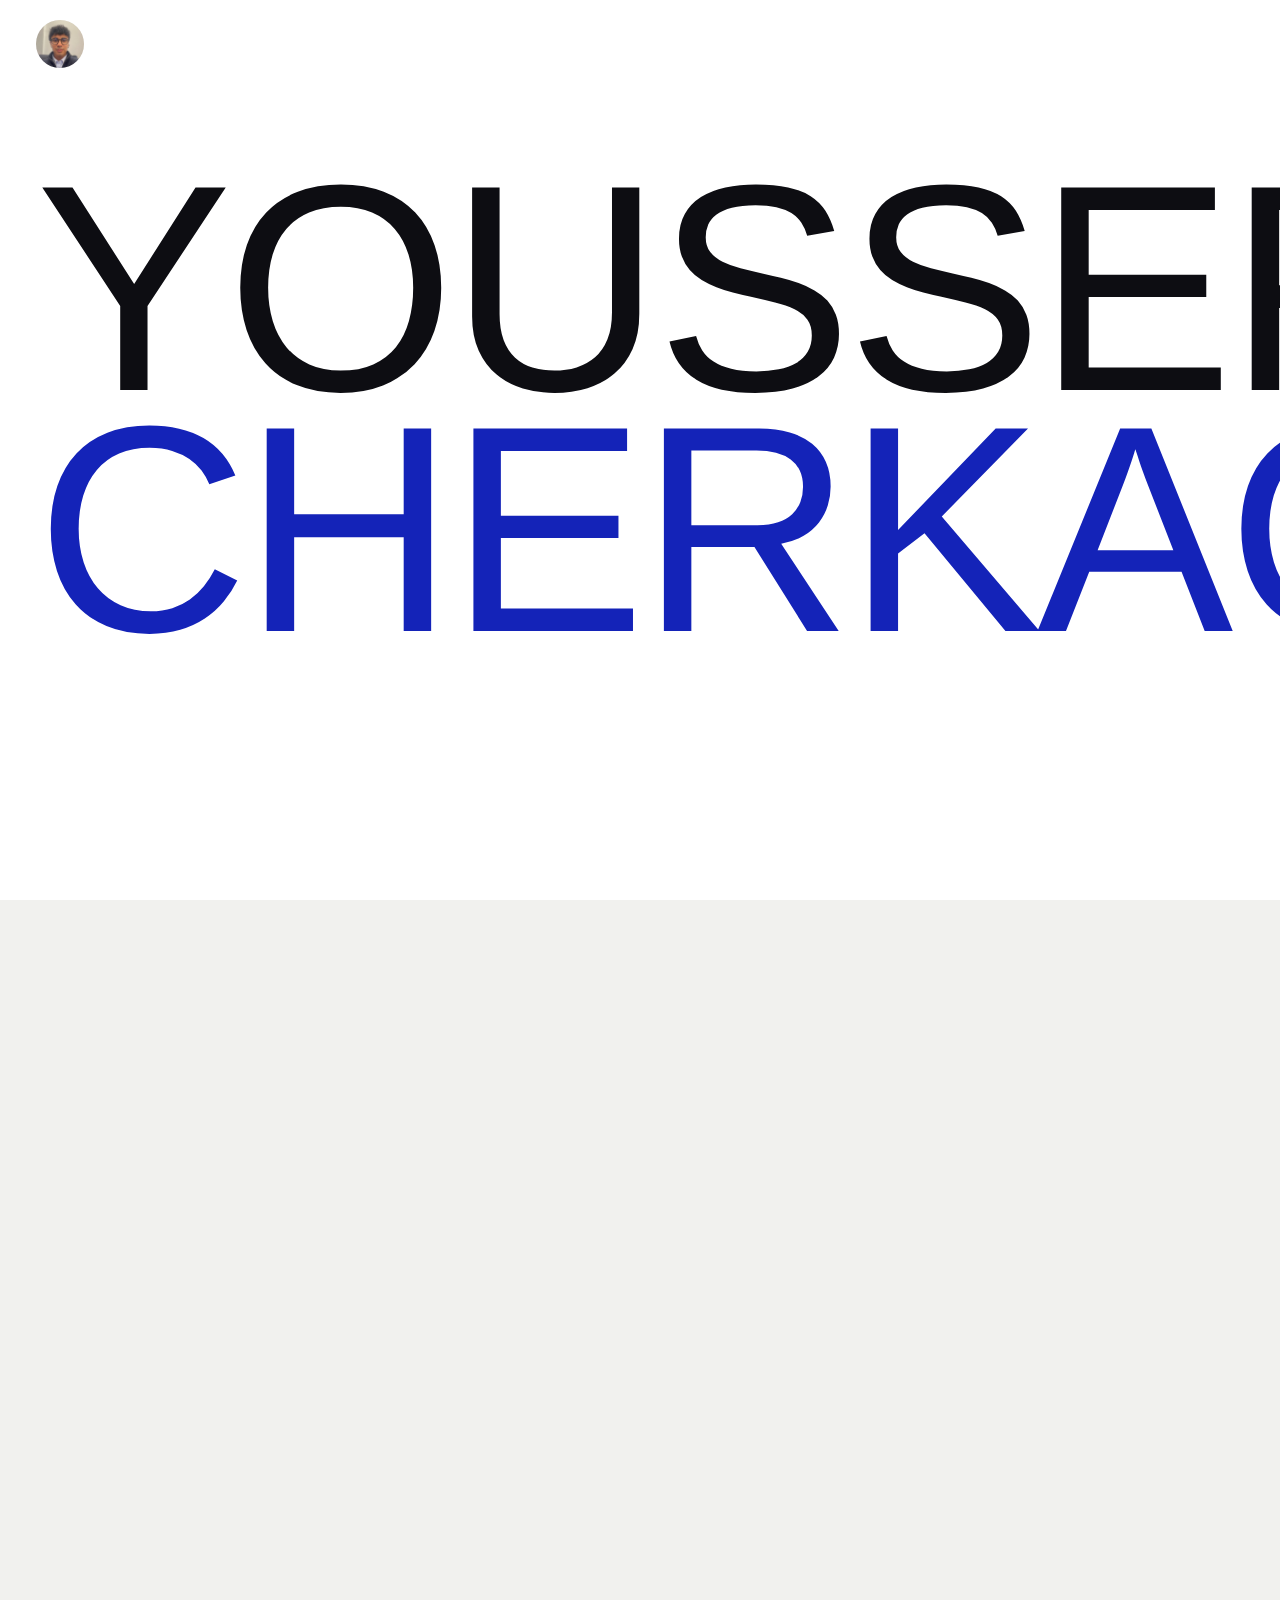
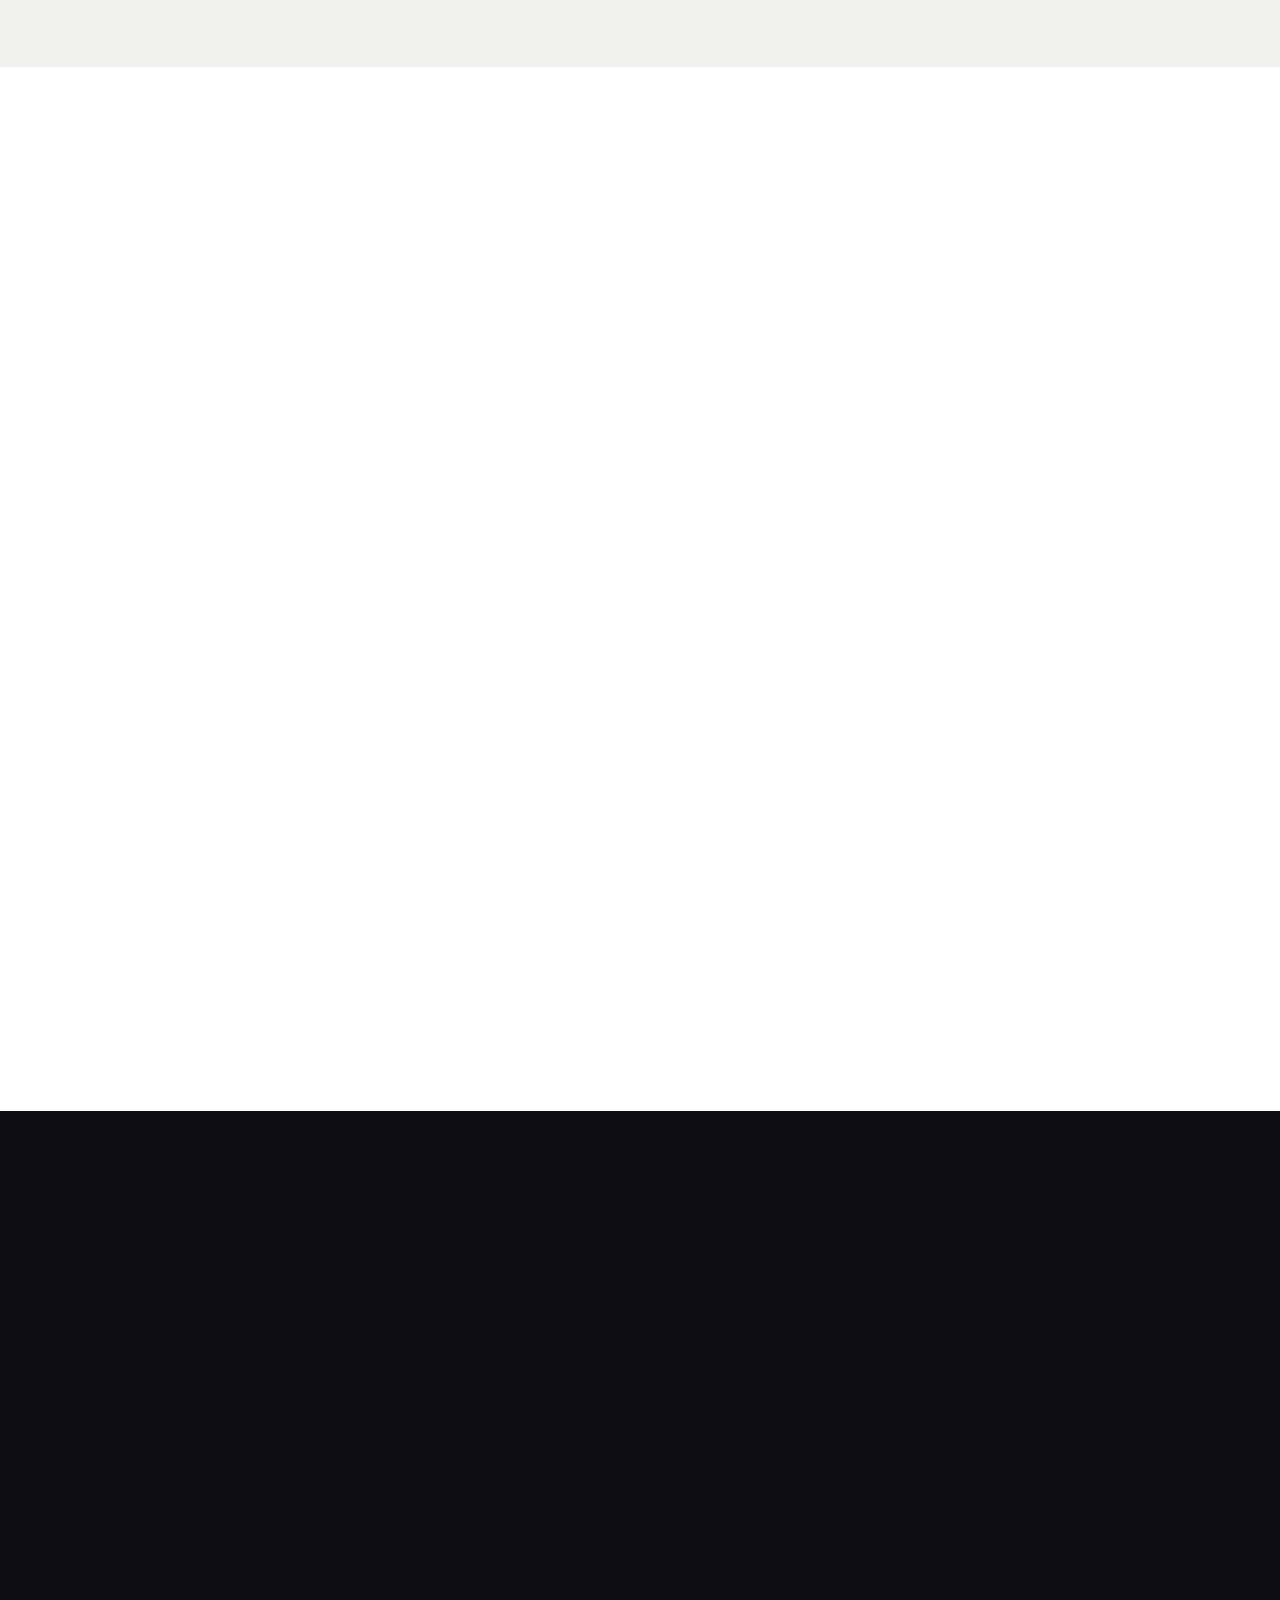
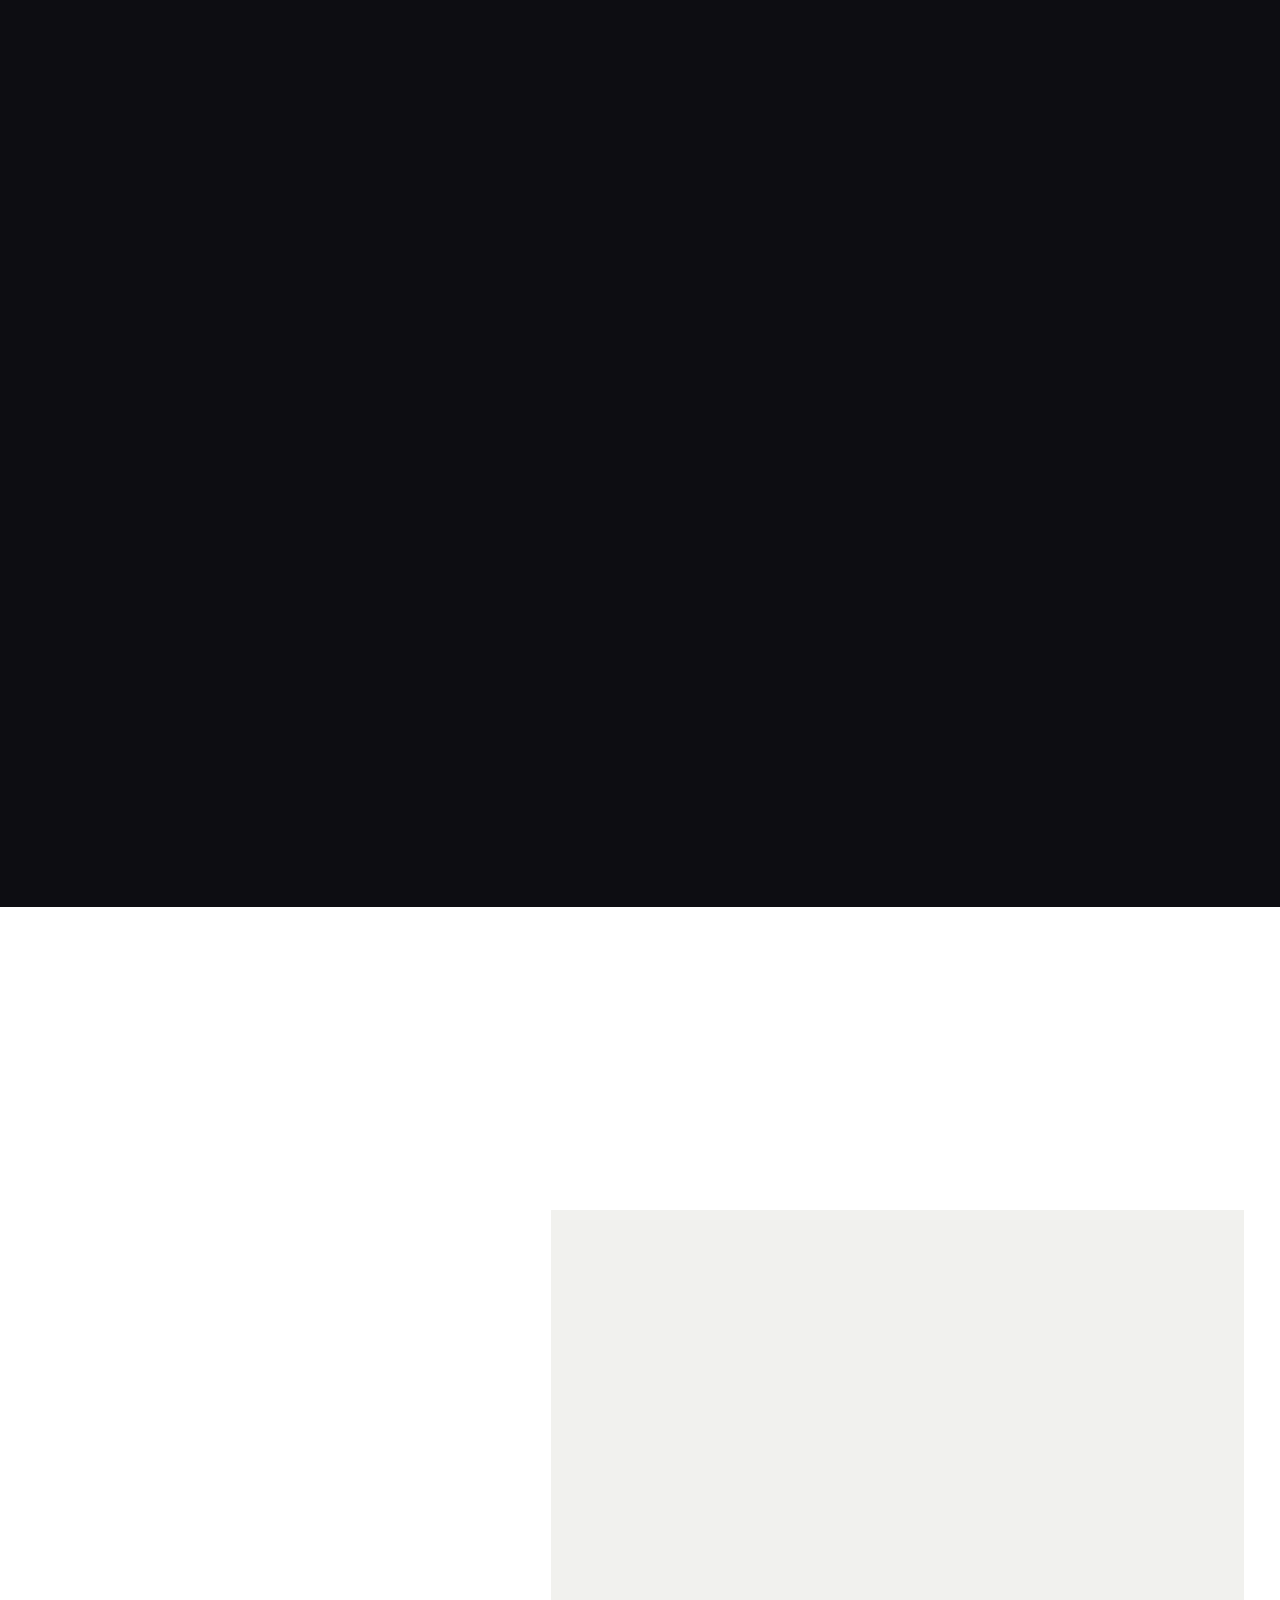
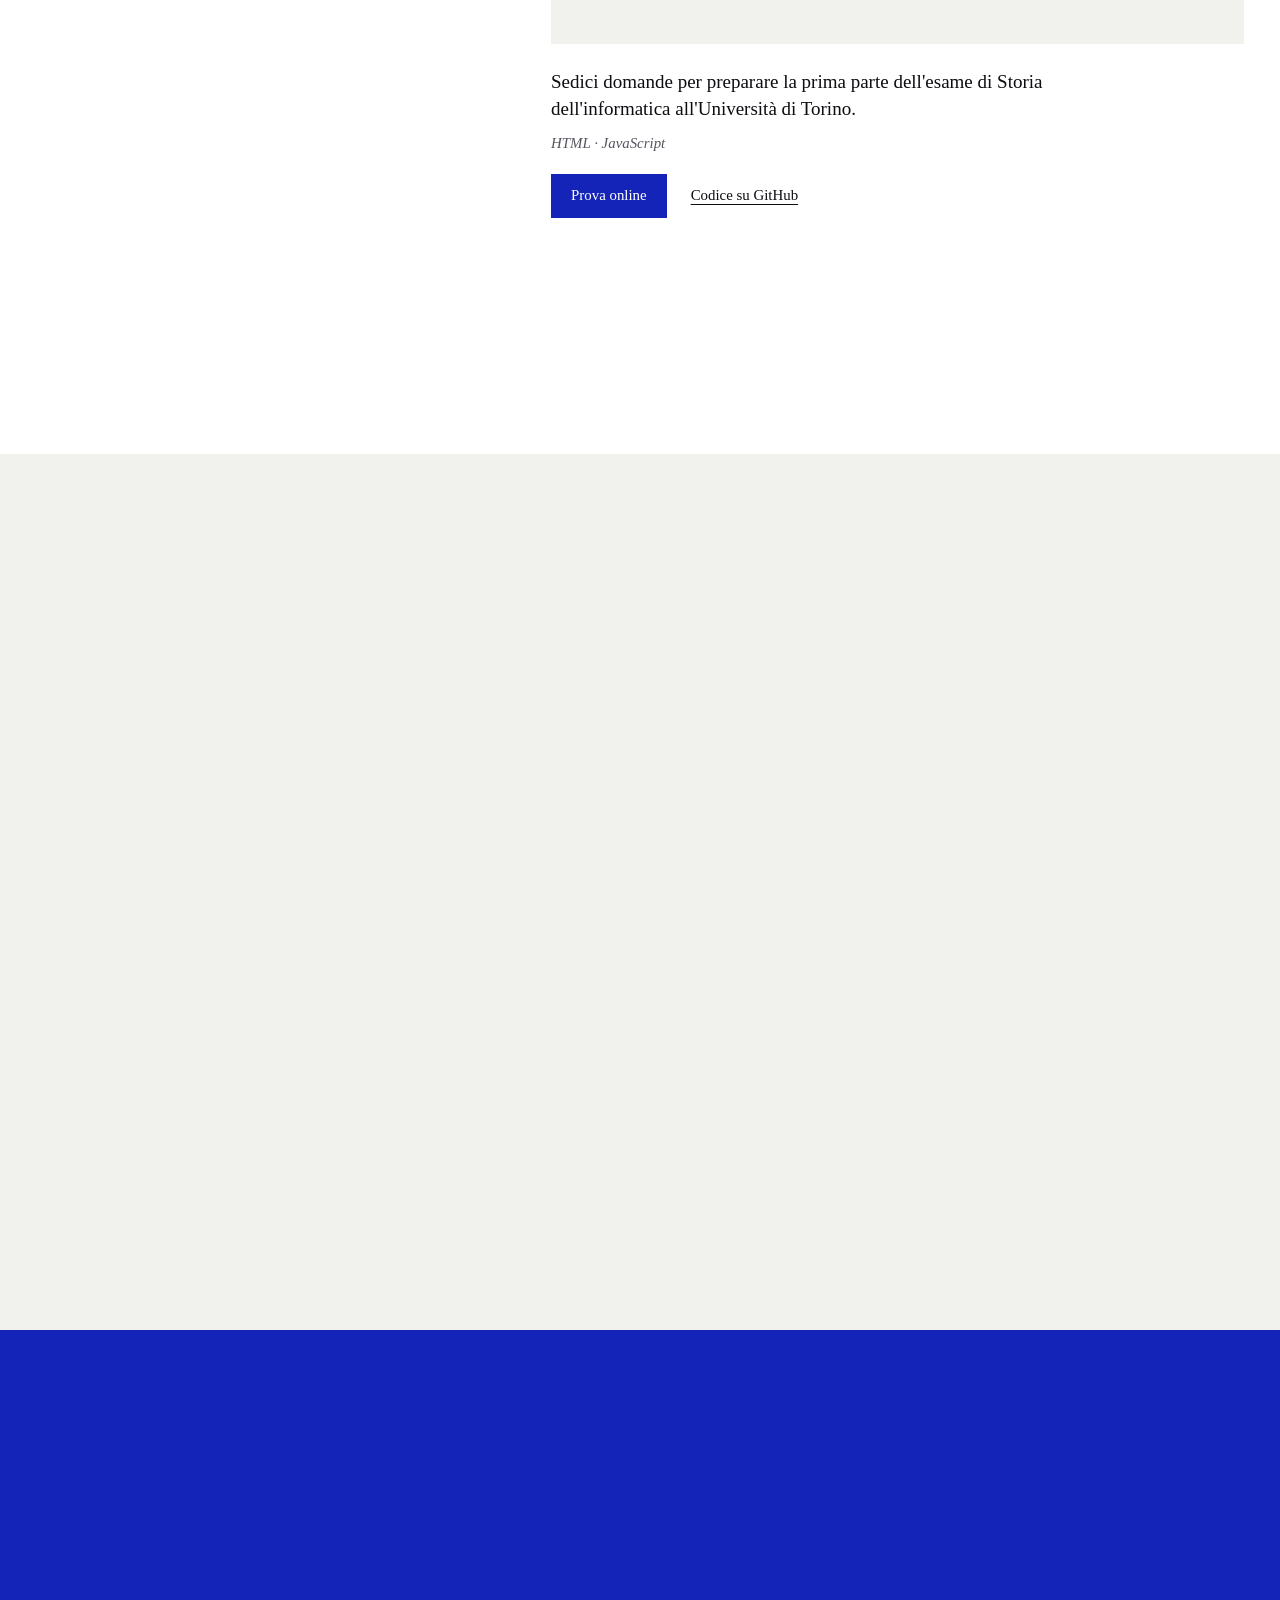
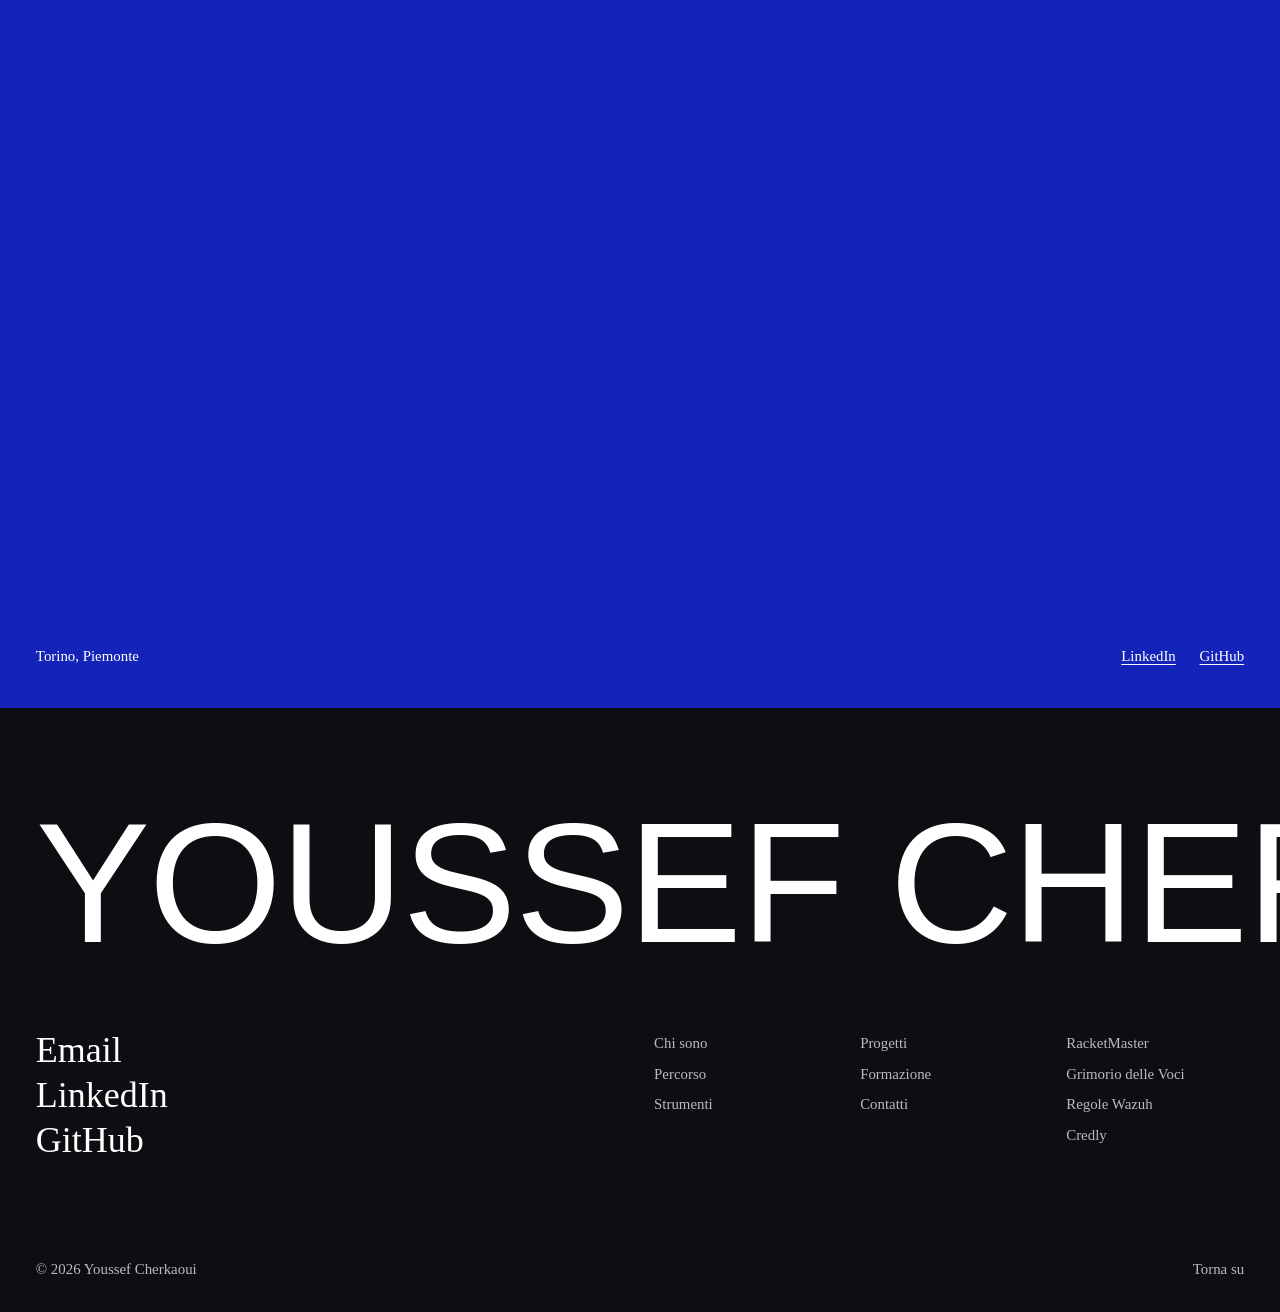
==== commit 11d0148d: "Harden the site and fix the avatar tap highlight - Content Security Policy: only own scripts, styles" ====
--- a/index.html
+++ b/index.html
@@ -8,6 +8,9 @@
     content="Youssef Cherkaoui, sistemista IT junior a Torino e Wazuh Ambassador: reti, server, postazioni e sicurezza per aziende clienti. Studente di Informatica all'Università di Torino." />
   <meta name="author" content="Youssef Cherkaoui" />
   <meta name="theme-color" content="#ffffff" />
+  <meta http-equiv="Content-Security-Policy"
+    content="default-src 'none'; script-src 'self'; style-src 'self' https://fonts.googleapis.com; font-src https://fonts.gstatic.com; img-src 'self'; connect-src 'none'; object-src 'none'; base-uri 'none'; form-action 'none'; upgrade-insecure-requests" />
+  <meta name="referrer" content="strict-origin-when-cross-origin" />
   <meta property="og:title" content="Youssef Cherkaoui · Sistemista IT e Wazuh Ambassador" />
   <meta property="og:description" content="Reti, server e sicurezza per aziende clienti, a Torino." />
   <meta property="og:image" content="img/youssef.jpg" />
@@ -20,7 +23,7 @@
     href="https://fonts.googleapis.com/css2?family=Bebas+Neue:wght@400&family=EB+Garamond:ital,wght@0,400;0,500;1,400;1,500&display=swap"
     rel="stylesheet" />
   <link rel="stylesheet" href="style.css" />
-  <script>document.documentElement.classList.add('js');</script>
+  <script src="head.js"></script>
 </head>
 
 <body>
@@ -41,8 +44,8 @@
     </nav>
 
     <h1 class="hero-name lines">
-      <span class="line"><span data-line style="--i:0">Youssef</span></span>
-      <span class="line line-dark"><span data-line style="--i:1">Cherkaoui</span></span>
+      <span class="line"><span data-line>Youssef</span></span>
+      <span class="line line-dark"><span data-line>Cherkaoui</span></span>
     </h1>
 
     <div class="hero-sub" data-after>
@@ -205,9 +208,9 @@
         <div class="work-slides">
           <article class="work-slide is-active" role="tabpanel" id="slide-racket" aria-labelledby="tab-racket">
             <div class="work-media devices">
-              <img src="img/racket-1.jpg" alt="RacketMaster: configurazione della partita" width="1300" height="2826" loading="lazy" />
-              <img src="img/racket-2.jpg" alt="RacketMaster durante una partita" width="1300" height="2826" loading="lazy" />
-              <img src="img/racket-4.jpg" alt="RacketMaster: storico delle partite" width="1300" height="2826" loading="lazy" />
+              <img src="img/racket-1.jpg" alt="RacketMaster: configurazione della partita" width="598" height="1300" loading="lazy" />
+              <img src="img/racket-2.jpg" alt="RacketMaster durante una partita" width="598" height="1300" loading="lazy" />
+              <img src="img/racket-4.jpg" alt="RacketMaster: storico delle partite" width="598" height="1300" loading="lazy" />
               <img class="watch" src="img/racket-watch.jpg" alt="RacketMaster su Apple Watch: punteggio, battito e calorie" width="416" height="496" loading="lazy" />
             </div>
             <div class="work-info">
--- a/style.css
+++ b/style.css
@@ -37,7 +37,7 @@
 *::before,
 *::after { box-sizing: border-box; }
 
-html { scroll-behavior: smooth; -webkit-text-size-adjust: 100%; }
+html { scroll-behavior: smooth; -webkit-text-size-adjust: 100%; -webkit-tap-highlight-color: transparent; }
 
 body {
   margin: 0;
@@ -138,6 +138,9 @@
   transition: transform 200ms var(--ease-out);
 }
 .avatar:hover { transform: scale(1.06); }
+.avatar:active { transform: scale(0.94); }
+.avatar:focus { outline: none; }
+.avatar:focus-visible { outline: 3px solid var(--blue); outline-offset: 3px; }
 .avatar img { width: 100%; height: 100%; object-fit: cover; object-position: 50% 30%; }
 
 .toplinks { display: flex; align-items: center; gap: clamp(16px, 2vw, 28px); }
@@ -188,7 +191,7 @@
   .js .lines [data-line] {
     transform: translateY(105%);
     animation: line-up 900ms var(--ease-out) forwards;
-    animation-delay: calc(var(--i) * 110ms + 150ms);
+    animation-delay: 150ms;
   }
   .js [data-after] {
     opacity: 0;
@@ -196,6 +199,7 @@
     animation: fade-up 700ms var(--ease-out) 700ms forwards;
   }
 }
+.js .lines .line + .line [data-line] { animation-delay: 260ms; }
 @keyframes line-up { to { transform: none; } }
 @keyframes fade-up { to { opacity: 1; transform: none; } }
 
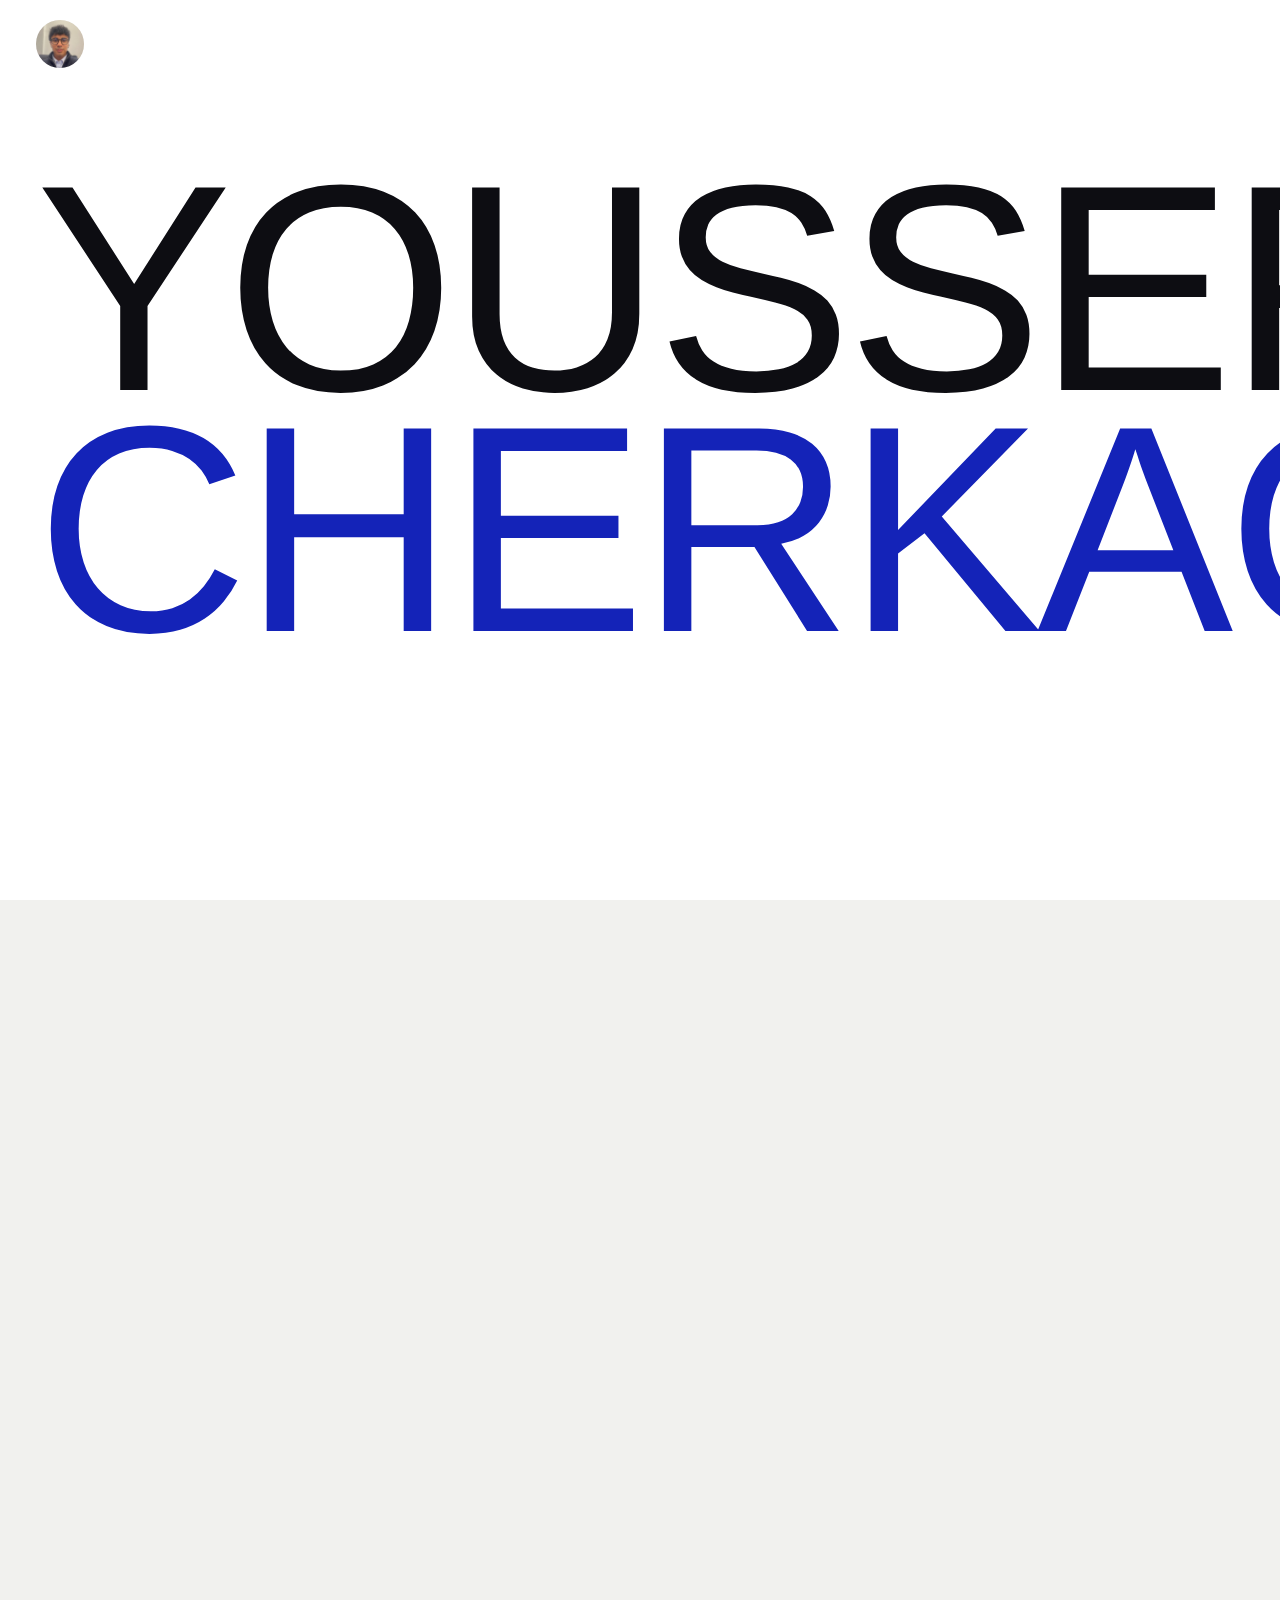
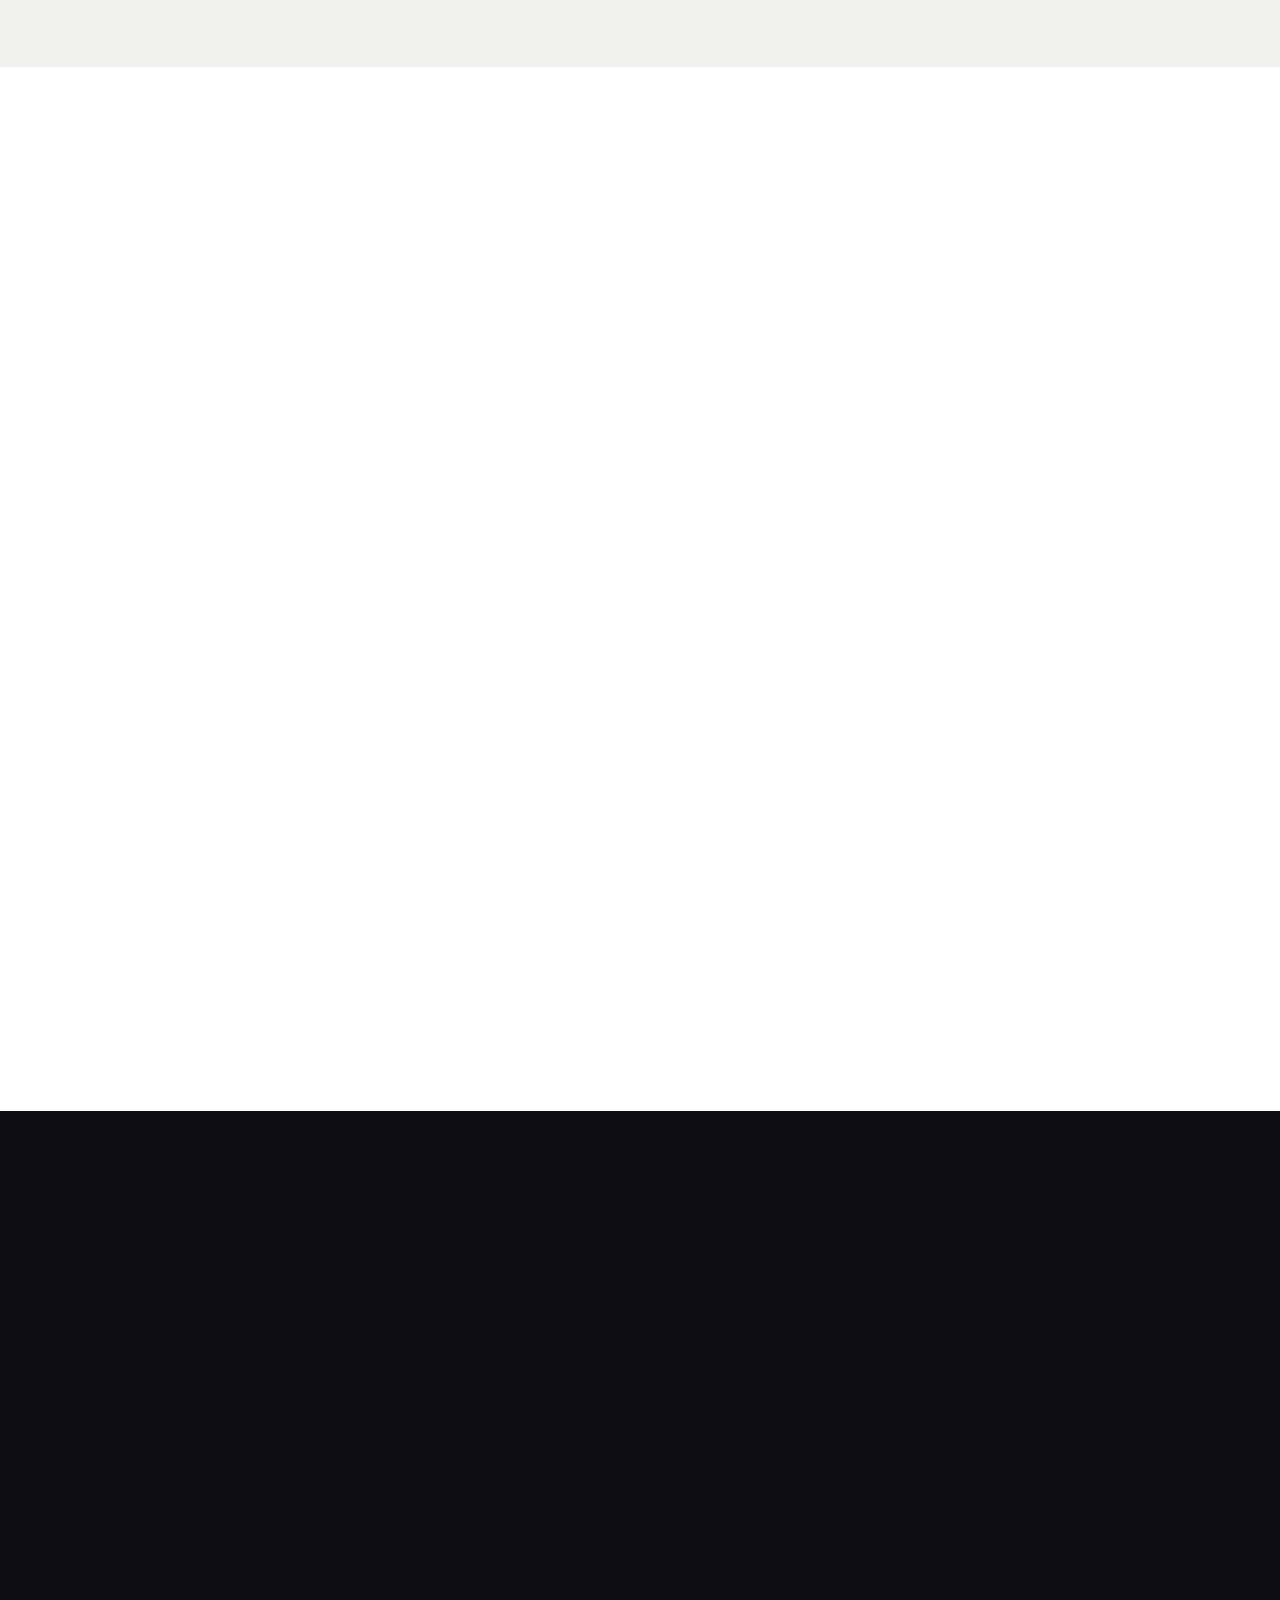
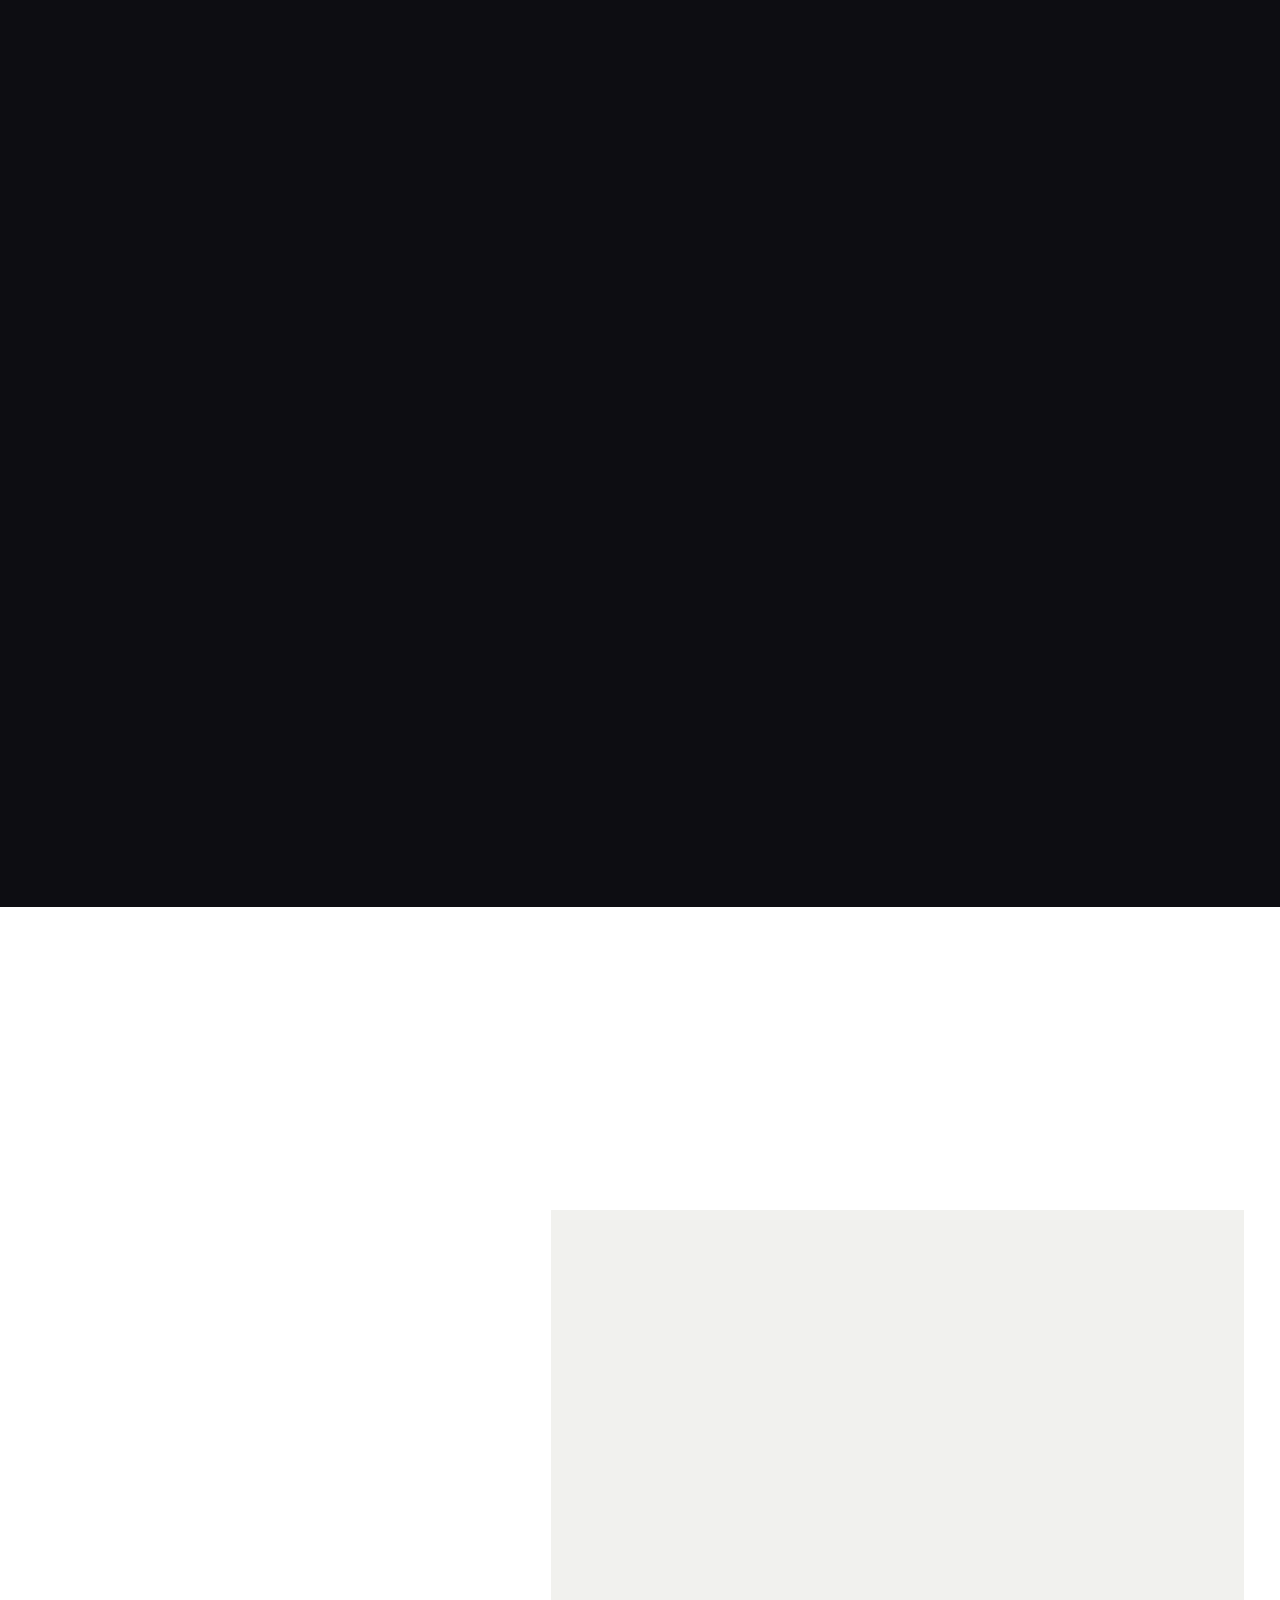
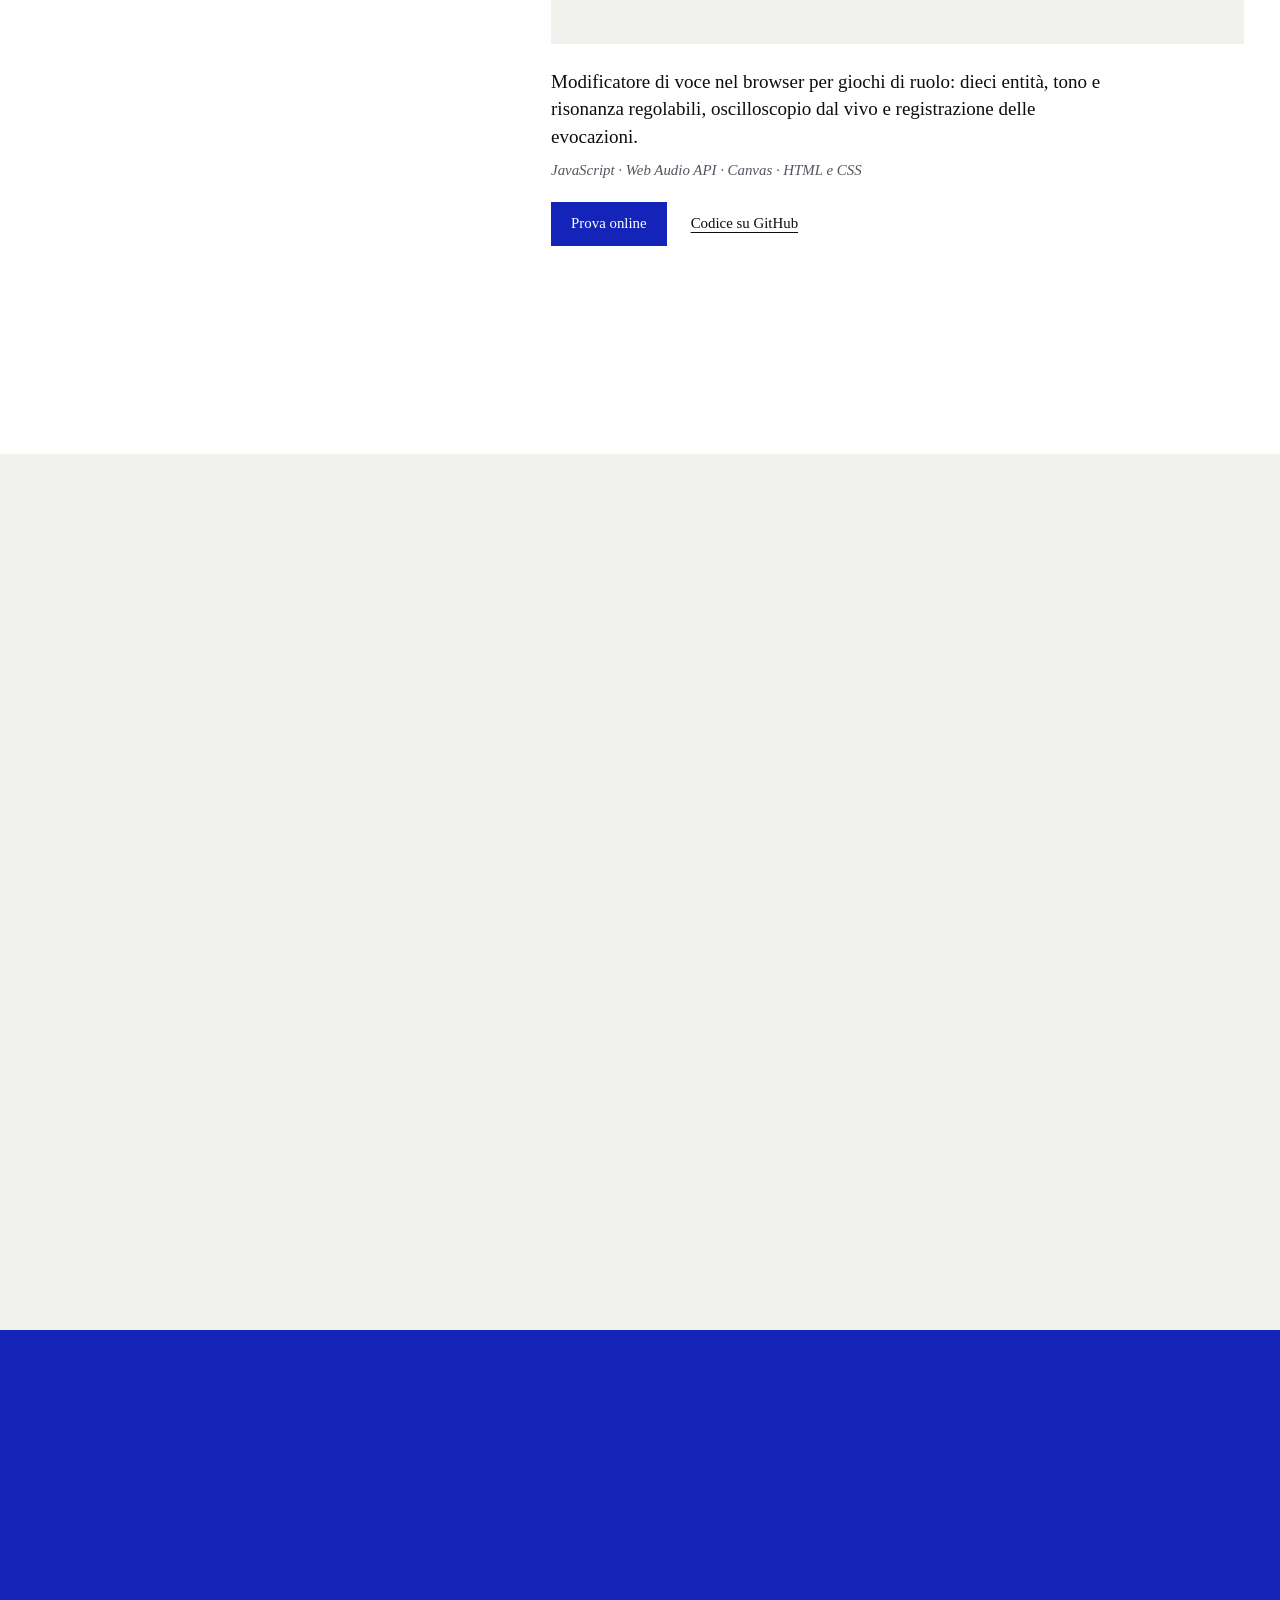
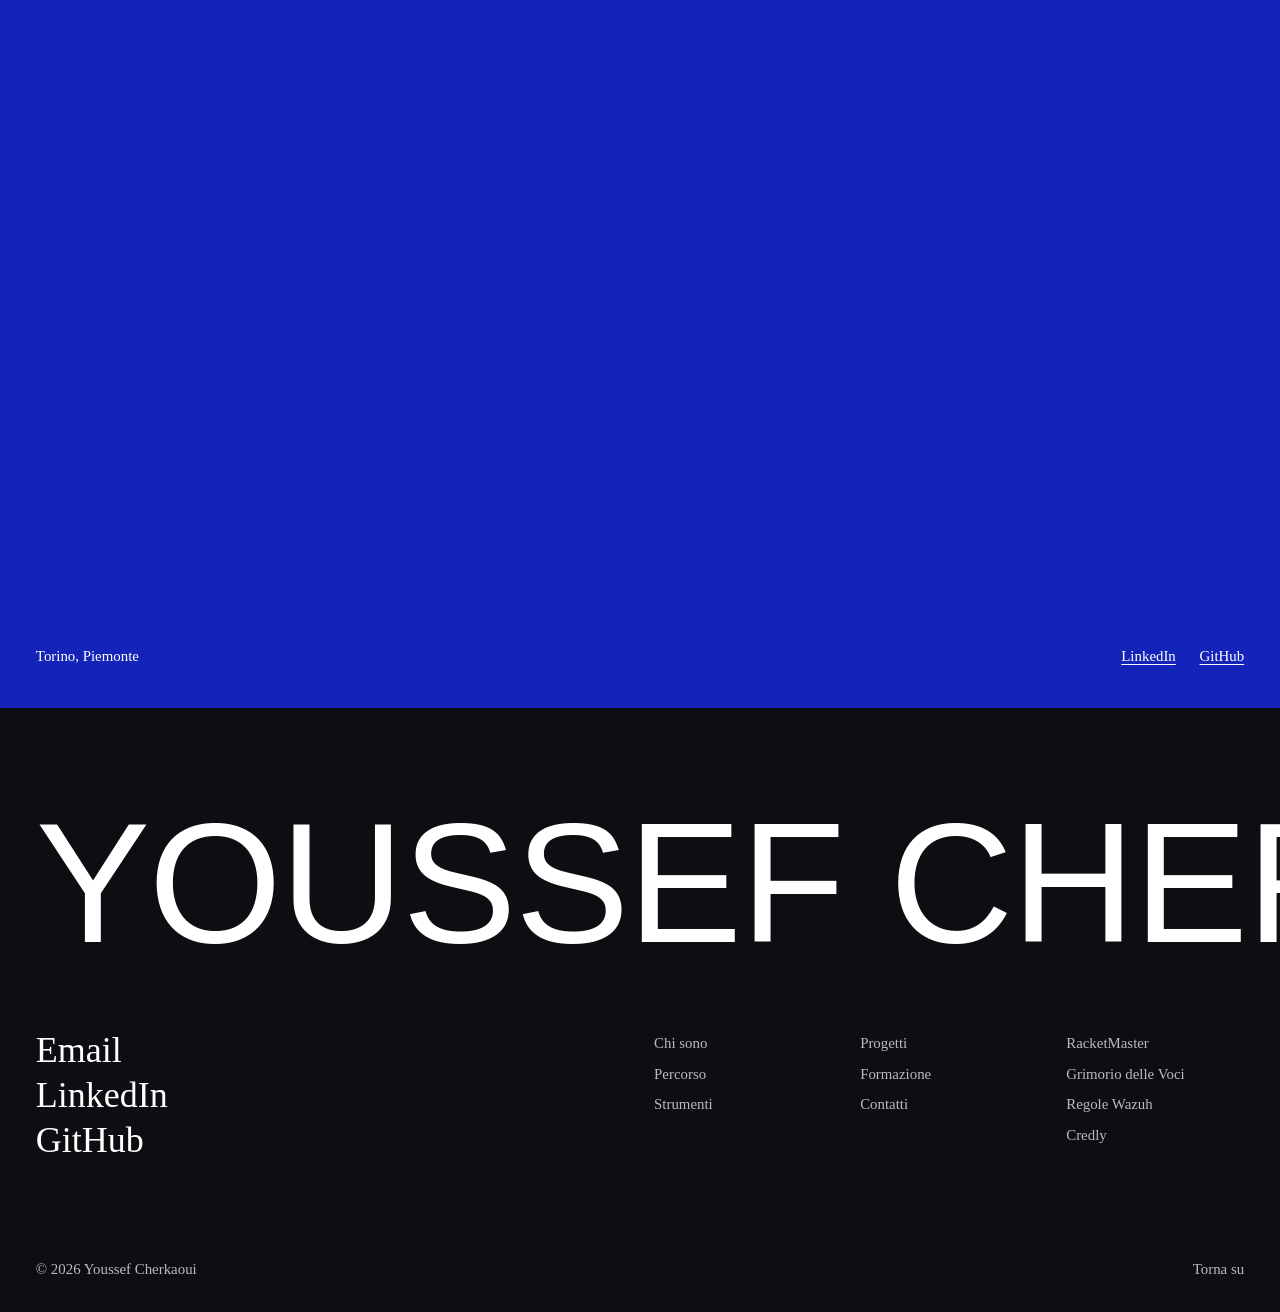
==== commit efec2386: "Open an email compose popup from Scrivimi - Dialog with name, subject and message fields - Send thro" ====
--- a/index.html
+++ b/index.html
@@ -39,7 +39,7 @@
         <li class="wide-only"><a href="#percorso">Percorso</a></li>
         <li class="wide-only"><a href="#progetti">Progetti</a></li>
         <li class="wide-only"><a href="#contatti">Contatti</a></li>
-        <li><a class="btn" href="mailto:youssef.cherkaoui@outlook.it">Scrivimi</a></li>
+        <li><a class="btn" href="mailto:youssef.cherkaoui@outlook.it" data-mail>Scrivimi</a></li>
       </ul>
     </nav>
 
@@ -70,7 +70,7 @@
         <mark>Wazuh Ambassador</mark>: rappresento Wazuh, il SIEM open source, e lavoro con le sue regole, i decoder e gli alert,
         e punto alla sicurezza cloud e AI. Intanto finisco la laurea in <mark>Informatica</mark>
         all'Università di Torino.
-        <a class="statement-cta" href="mailto:youssef.cherkaoui@outlook.it">Per un colloquio o una collaborazione, scrivimi.</a>
+        <a class="statement-cta" href="mailto:youssef.cherkaoui@outlook.it" data-mail>Per un colloquio o una collaborazione, scrivimi.</a>
       </p>
     </section>
 
@@ -326,7 +326,7 @@
           un'email.</p>
       </div>
 
-      <a class="email-display" href="mailto:youssef.cherkaoui@outlook.it" data-reveal>
+      <a class="email-display" href="mailto:youssef.cherkaoui@outlook.it" data-mail data-reveal>
         <span>youssef.cherkaoui@</span><span>outlook.it</span>
       </a>
 
@@ -346,7 +346,7 @@
     <p class="footer-name" aria-hidden="true">Youssef Cherkaoui</p>
     <div class="footer-row">
       <ul class="footer-places">
-        <li><a href="mailto:youssef.cherkaoui@outlook.it">Email</a></li>
+        <li><a href="mailto:youssef.cherkaoui@outlook.it" data-mail>Email</a></li>
         <li><a href="https://www.linkedin.com/in/youssef-cherkaoui-a10644287" target="_blank"
             rel="noopener noreferrer">LinkedIn</a></li>
         <li><a href="https://github.com/YoussefCherkaoui" target="_blank" rel="noopener noreferrer">GitHub</a></li>
@@ -376,6 +376,41 @@
     </div>
   </footer>
 
+  <!-- POPUP EMAIL -->
+  <dialog class="mail-dialog" id="mail-dialog" aria-labelledby="mail-title">
+    <form class="mail-form" id="mail-form" novalidate>
+      <div class="mail-head">
+        <h2 class="mail-title" id="mail-title">Scrivimi</h2>
+        <button class="mail-close" type="button" data-close aria-label="Chiudi">Chiudi</button>
+      </div>
+      <p class="mail-to">A: youssef.cherkaoui@outlook.it</p>
+
+      <div class="mail-field">
+        <label for="m-name">Nome e azienda</label>
+        <input id="m-name" name="nome" type="text" autocomplete="name" maxlength="120" />
+      </div>
+      <div class="mail-field">
+        <label for="m-subject">Oggetto</label>
+        <input id="m-subject" name="oggetto" type="text" maxlength="140" value="Contatto dal portfolio" />
+      </div>
+      <div class="mail-field">
+        <label for="m-body">Messaggio</label>
+        <textarea id="m-body" name="messaggio" rows="6" maxlength="4000" required aria-describedby="m-error"></textarea>
+        <p class="mail-error" id="m-error" role="alert"></p>
+      </div>
+
+      <div class="mail-actions">
+        <button class="btn btn-big" type="submit" value="app">Invia con la tua app di posta</button>
+        <div class="mail-alt">
+          <span>oppure apri in</span>
+          <button class="mail-link" type="submit" value="gmail">Gmail</button>
+          <button class="mail-link" type="submit" value="outlook">Outlook</button>
+          <button class="mail-link" type="button" data-copy>Copia indirizzo</button>
+        </div>
+      </div>
+    </form>
+  </dialog>
+
   <script src="script.js" defer></script>
 </body>
 
--- a/style.css
+++ b/style.css
@@ -709,3 +709,79 @@
 .tools-link a:hover { color: #aab3ff; }
 a.tool-name { display: inline-block; color: inherit; text-decoration: none; }
 a.tool-name:focus-visible { outline-color: #aab3ff; }
+
+/* ==========================================================
+   POPUP EMAIL
+   ========================================================== */
+.mail-dialog {
+  width: min(560px, calc(100vw - 32px));
+  max-height: calc(100svh - 32px);
+  padding: 0;
+  border: 0;
+  background: var(--paper);
+  color: var(--ink);
+  overflow: auto;
+}
+.mail-dialog::backdrop { background: rgba(13, 13, 18, 0.62); }
+.mail-form { padding: clamp(24px, 4vw, 40px); display: grid; gap: 18px; }
+.mail-head { display: flex; justify-content: space-between; align-items: baseline; gap: 16px; }
+.mail-title {
+  font-family: var(--display);
+  font-weight: 400;
+  font-size: clamp(2.6rem, 2rem + 2vw, 3.5rem);
+  line-height: 0.9;
+  text-transform: uppercase;
+}
+.mail-close, .mail-link {
+  min-height: 44px;
+  padding: 0 4px;
+  background: none;
+  border: 0;
+  font: inherit;
+  font-size: var(--step-small);
+  color: var(--ink);
+  text-decoration: underline;
+  text-underline-offset: 4px;
+  cursor: pointer;
+}
+.mail-close:hover, .mail-link:hover { color: var(--blue); }
+.mail-to { font-size: var(--step-small); font-style: italic; color: var(--grey-text); margin-top: -8px; }
+
+.mail-field { display: grid; gap: 6px; }
+.mail-field label { font-size: var(--step-small); font-style: italic; }
+.mail-field input, .mail-field textarea {
+  width: 100%;
+  padding: 12px 14px;
+  font: inherit;
+  font-size: var(--step-body);
+  color: var(--ink);
+  background: var(--paper-2);
+  border: 0;
+  border-bottom: 2px solid var(--ink);
+  border-radius: 0;
+}
+.mail-field input { min-height: 48px; }
+.mail-field textarea { resize: vertical; min-height: 140px; }
+.mail-field input:focus, .mail-field textarea:focus { outline: 3px solid var(--blue); outline-offset: 0; }
+.mail-field textarea[aria-invalid="true"] { border-bottom-color: #b3261e; }
+.mail-error { font-size: var(--step-small); color: #b3261e; min-height: 1.2em; }
+
+.mail-actions { display: grid; gap: 10px; }
+.mail-actions .btn-big { width: 100%; }
+.mail-alt { display: flex; flex-wrap: wrap; align-items: center; gap: 0 14px; font-size: var(--step-small); color: var(--grey-text); }
+
+@media (prefers-reduced-motion: no-preference) {
+  .mail-dialog[open] { animation: mail-in 320ms var(--ease-out); }
+  .mail-dialog[open]::backdrop { animation: mail-fade 240ms ease; }
+}
+@keyframes mail-in { from { opacity: 0; transform: translateY(16px); } }
+@keyframes mail-fade { from { opacity: 0; } }
+
+@media (max-width: 720px) {
+  .mail-dialog {
+    width: 100vw;
+    max-width: 100vw;
+    margin: auto 0 0;
+    max-height: 92svh;
+  }
+}
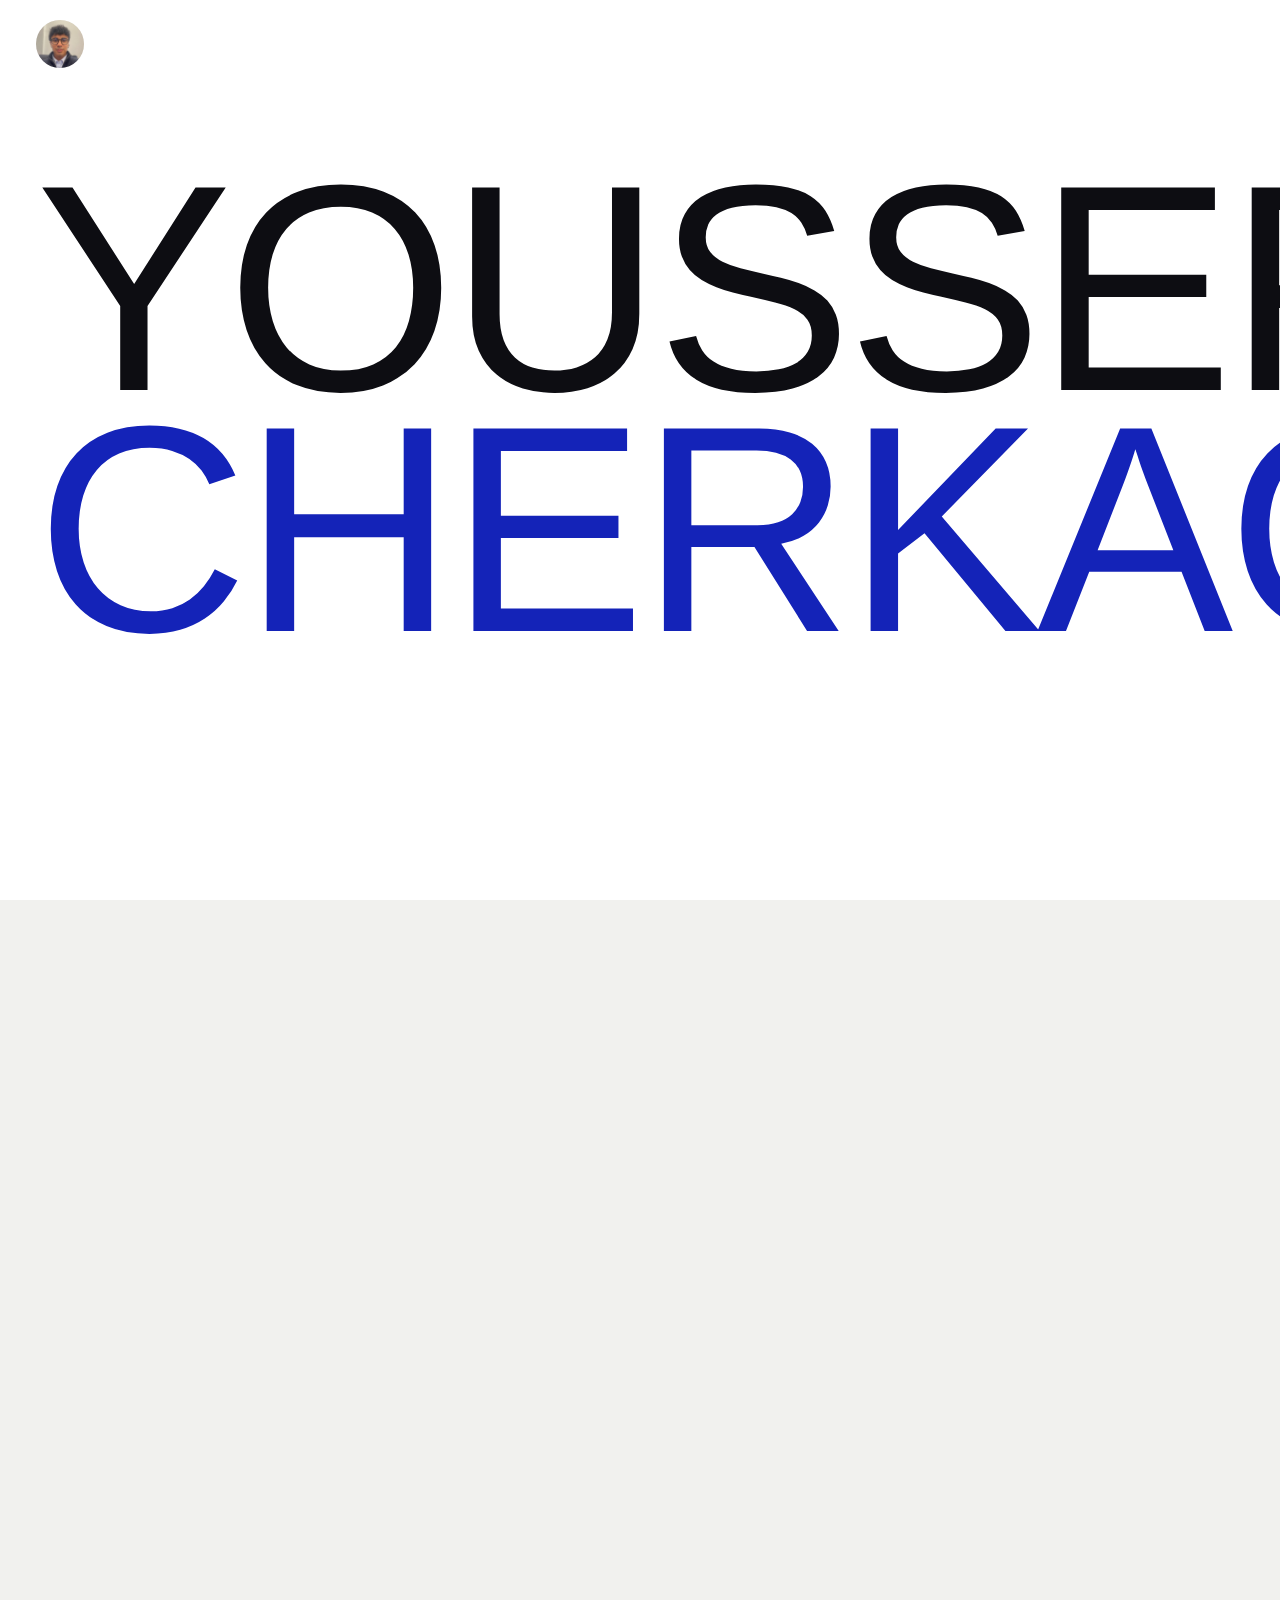
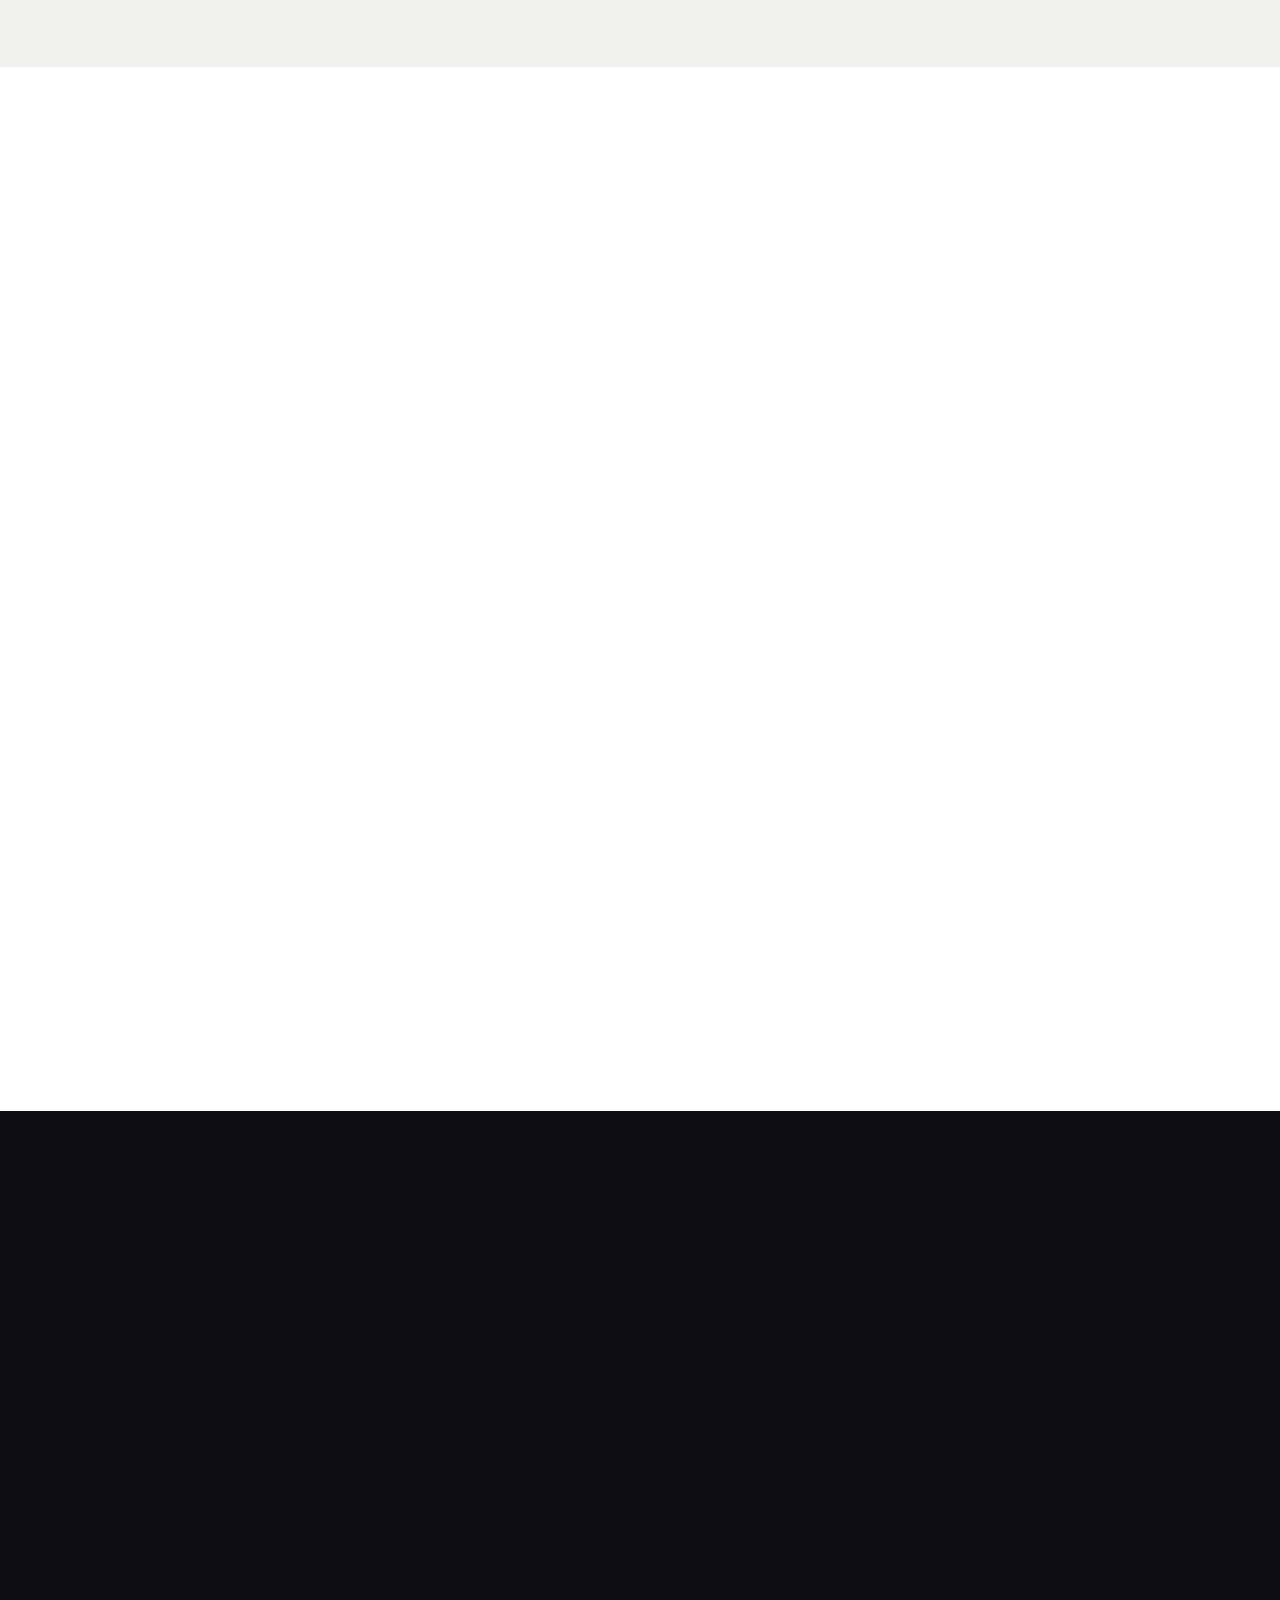
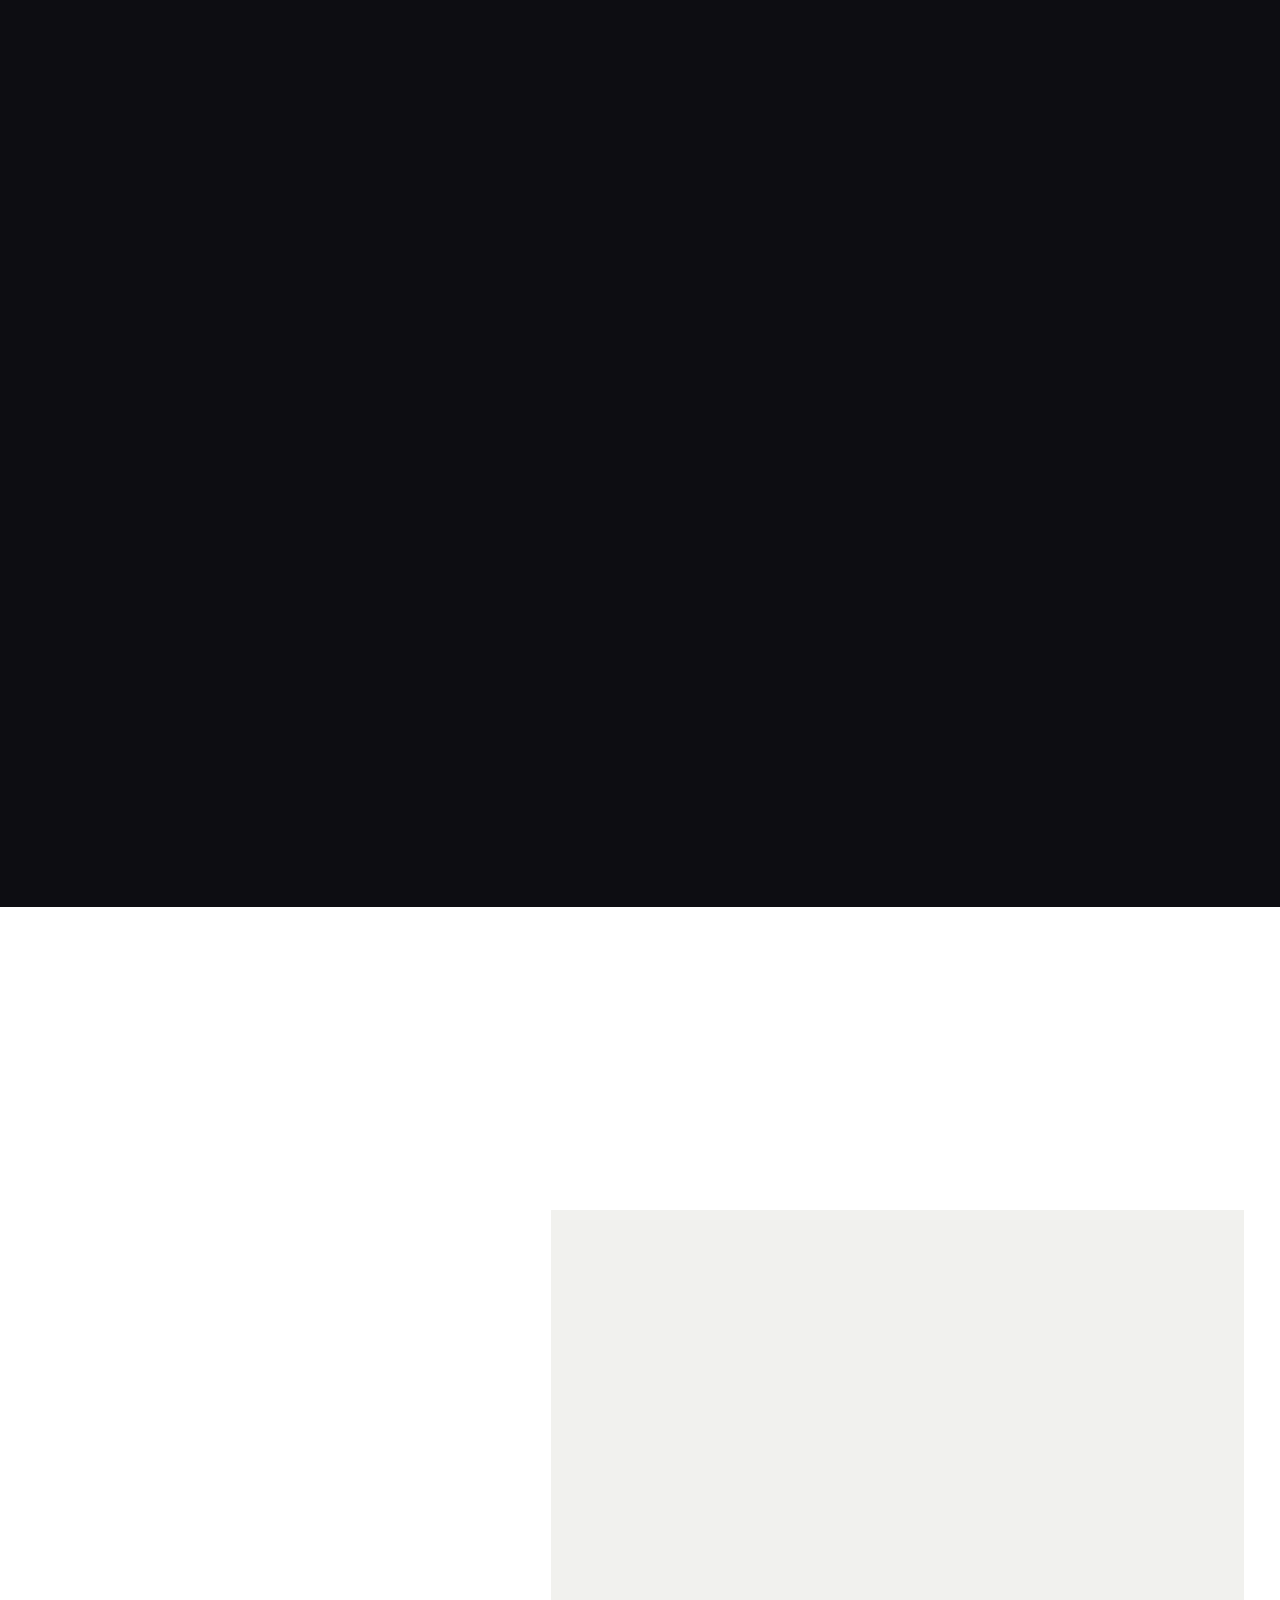
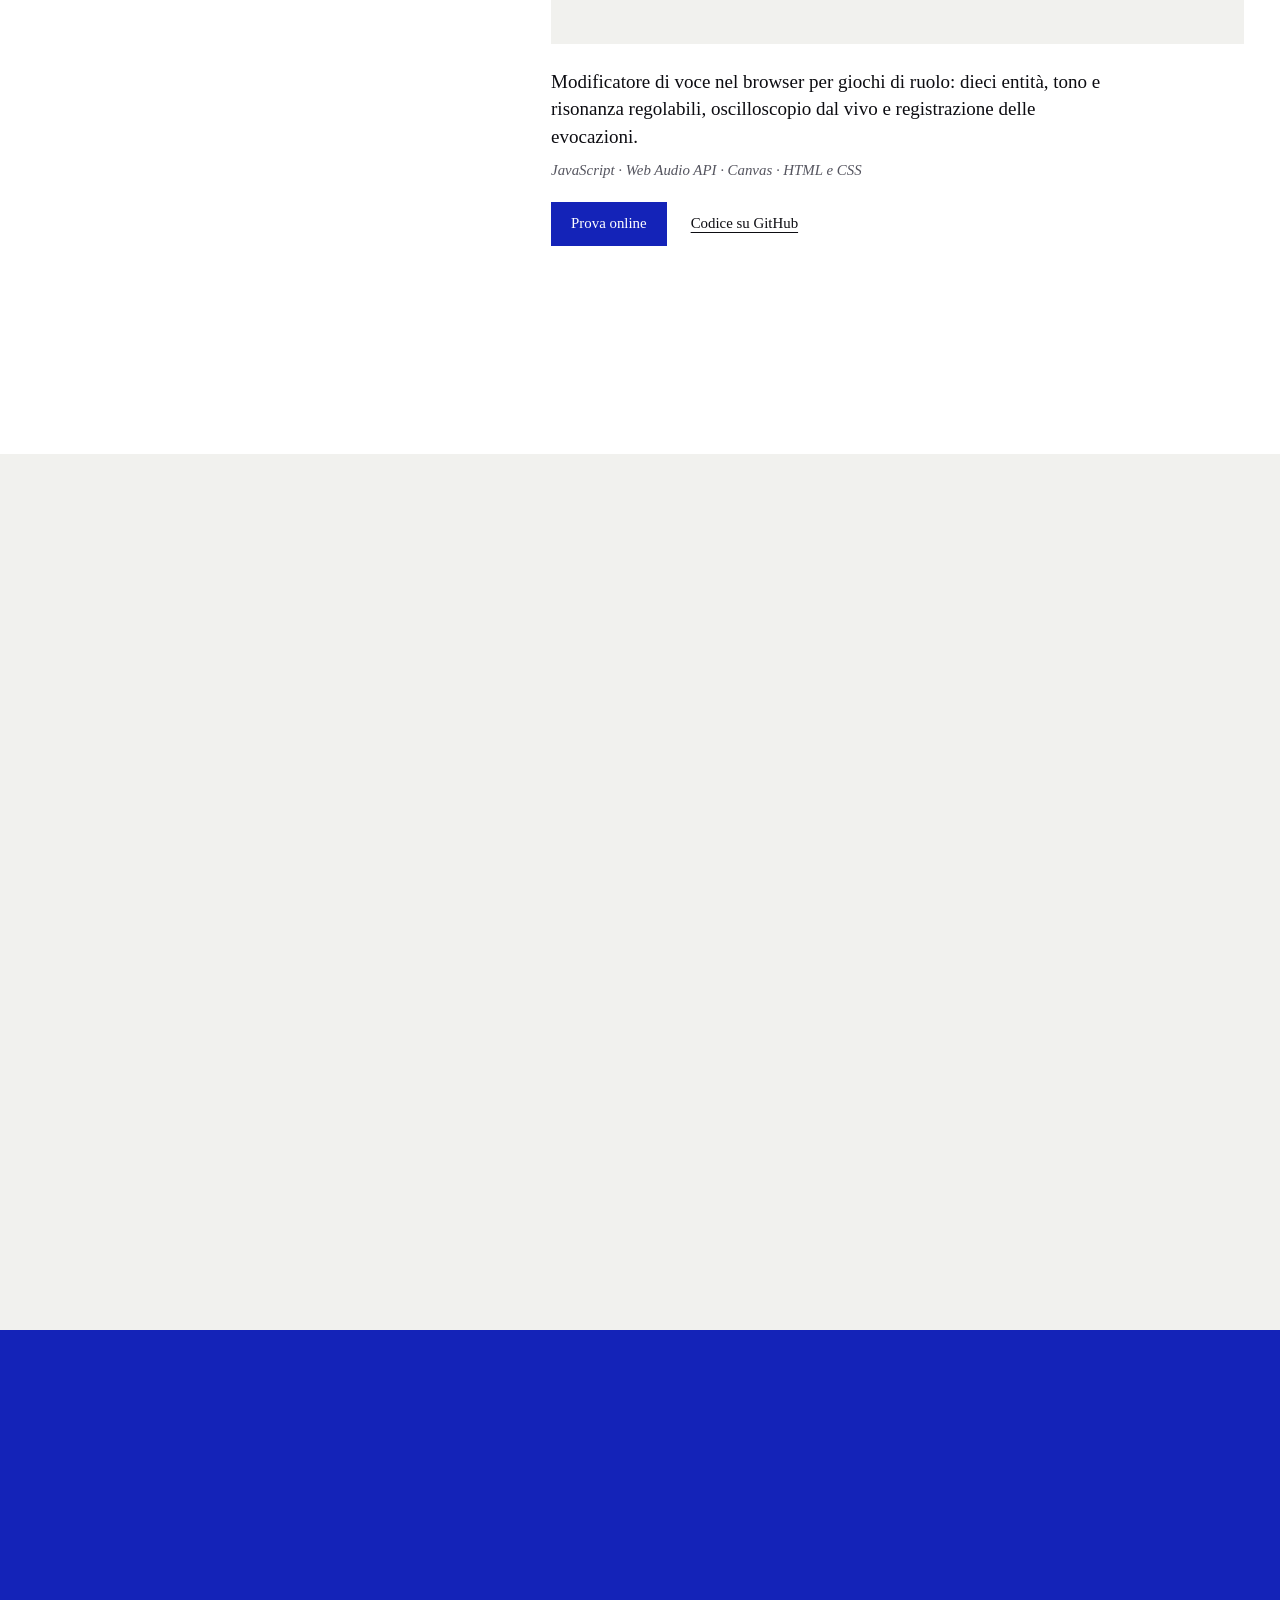
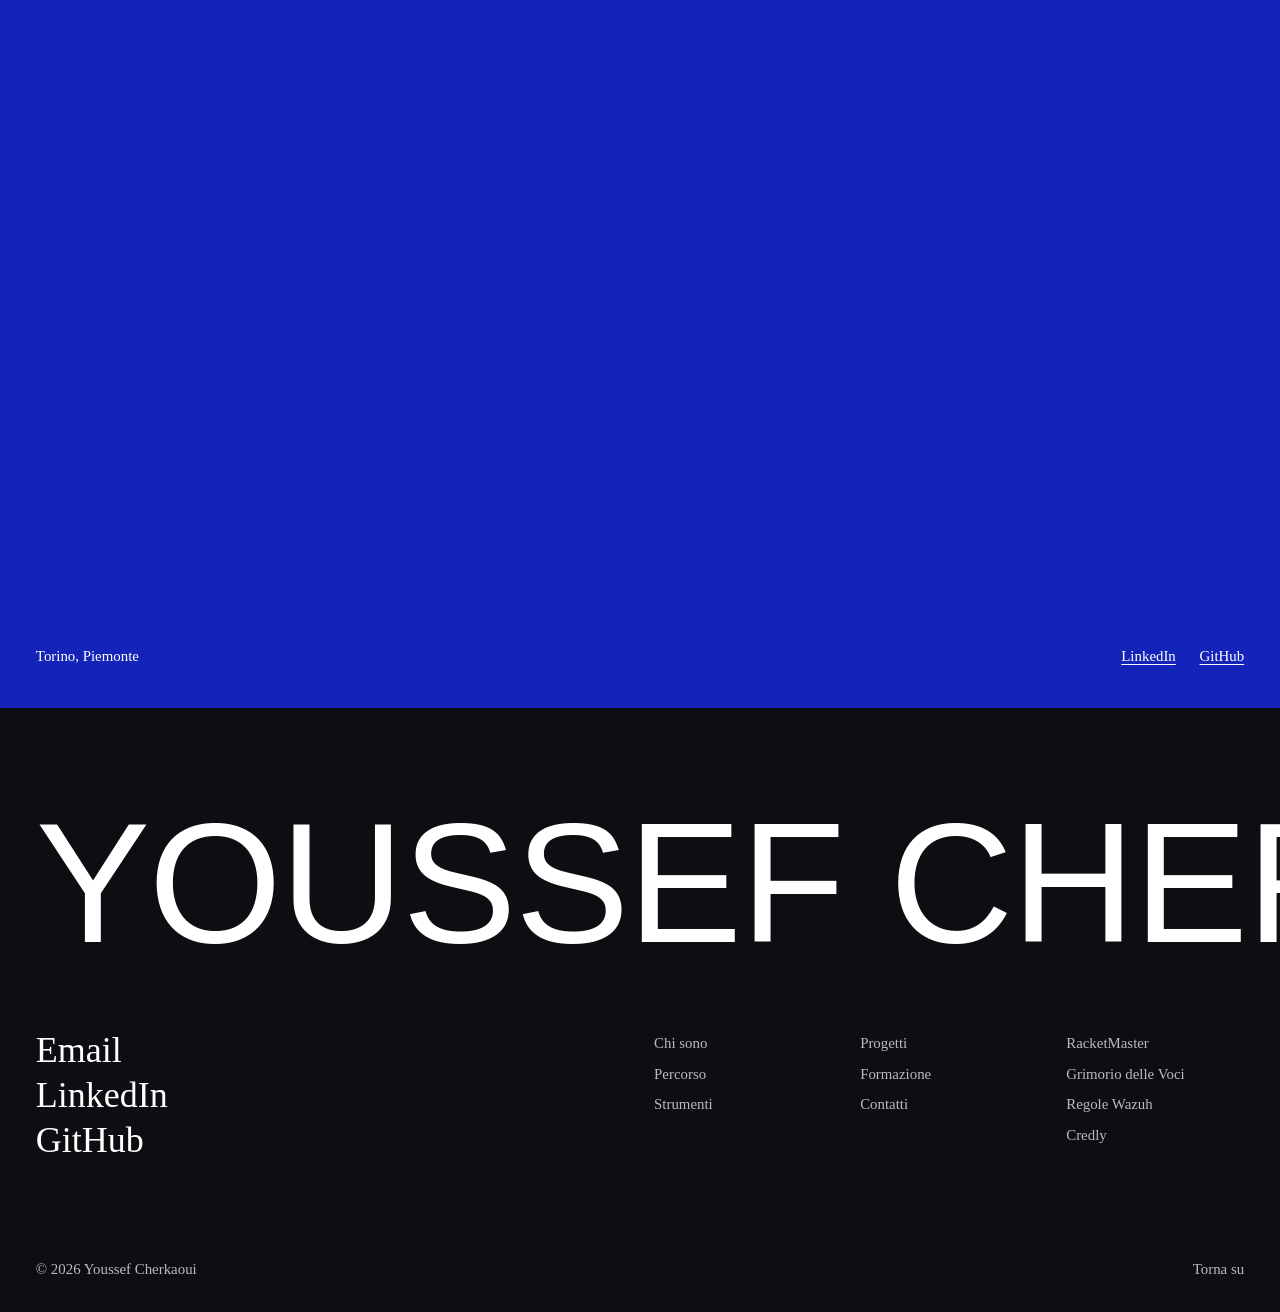
==== commit 5967f162: "Improve search visibility for the name - Canonical URL, robots meta and rel="me" links to LinkedIn a" ====
--- a/index.html
+++ b/index.html
@@ -11,11 +11,54 @@
   <meta http-equiv="Content-Security-Policy"
     content="default-src 'none'; script-src 'self'; style-src 'self' https://fonts.googleapis.com; font-src https://fonts.gstatic.com; img-src 'self'; connect-src 'none'; object-src 'none'; base-uri 'none'; form-action 'none'; upgrade-insecure-requests" />
   <meta name="referrer" content="strict-origin-when-cross-origin" />
+  <meta name="robots" content="index, follow, max-image-preview:large" />
+  <link rel="canonical" href="https://youssefcherkaoui.github.io/portfolio/" />
+  <link rel="me" href="https://www.linkedin.com/in/youssef-cherkaoui-a10644287" />
+  <link rel="me" href="https://github.com/YoussefCherkaoui" />
+
+  <meta property="og:type" content="profile" />
+  <meta property="og:locale" content="it_IT" />
+  <meta property="og:site_name" content="Youssef Cherkaoui" />
+  <meta property="og:url" content="https://youssefcherkaoui.github.io/portfolio/" />
   <meta property="og:title" content="Youssef Cherkaoui · Sistemista IT e Wazuh Ambassador" />
-  <meta property="og:description" content="Reti, server e sicurezza per aziende clienti, a Torino." />
-  <meta property="og:image" content="img/youssef.jpg" />
+  <meta property="og:description" content="Youssef Cherkaoui, sistemista IT a Torino e Wazuh Ambassador: reti, server e sicurezza per aziende clienti." />
+  <meta property="og:image" content="https://youssefcherkaoui.github.io/portfolio/img/youssef.jpg" />
+  <meta property="og:image:alt" content="Ritratto di Youssef Cherkaoui" />
+  <meta property="profile:first_name" content="Youssef" />
+  <meta property="profile:last_name" content="Cherkaoui" />
+  <meta name="twitter:card" content="summary" />
+  <meta name="twitter:title" content="Youssef Cherkaoui · Sistemista IT e Wazuh Ambassador" />
+  <meta name="twitter:image" content="https://youssefcherkaoui.github.io/portfolio/img/youssef.jpg" />
 
   <title>Youssef Cherkaoui · Sistemista IT e Wazuh Ambassador</title>
+
+  <script type="application/ld+json">
+  {
+    "@context": "https://schema.org",
+    "@type": "Person",
+    "@id": "https://youssefcherkaoui.github.io/portfolio/#youssef",
+    "name": "Youssef Cherkaoui",
+    "givenName": "Youssef",
+    "familyName": "Cherkaoui",
+    "url": "https://youssefcherkaoui.github.io/portfolio/",
+    "image": "https://youssefcherkaoui.github.io/portfolio/img/youssef.jpg",
+    "jobTitle": "Junior IT Systems Technician",
+    "description": "Sistemista IT a Torino e Wazuh Ambassador; studente di Informatica all'Università di Torino.",
+    "worksFor": { "@type": "Organization", "name": "Socrate Technologies S.r.l." },
+    "alumniOf": [
+      { "@type": "CollegeOrUniversity", "name": "Università degli Studi di Torino" },
+      { "@type": "HighSchool", "name": "I.I.S. Copernico-Luxemburg" }
+    ],
+    "address": { "@type": "PostalAddress", "addressLocality": "Torino", "addressRegion": "Piemonte", "addressCountry": "IT" },
+    "knowsAbout": ["Wazuh", "SIEM", "Sicurezza informatica", "Windows Server", "Active Directory", "VMware", "Proxmox", "Microsoft 365", "Reti TCP/IP", "Fortinet"],
+    "knowsLanguage": ["it", "es", "en"],
+    "sameAs": [
+      "https://www.linkedin.com/in/youssef-cherkaoui-a10644287",
+      "https://github.com/YoussefCherkaoui",
+      "https://www.credly.com/users/cherkaoui.youssef"
+    ]
+  }
+  </script>
 
   <link rel="preconnect" href="https://fonts.googleapis.com" />
   <link rel="preconnect" href="https://fonts.gstatic.com" crossorigin />
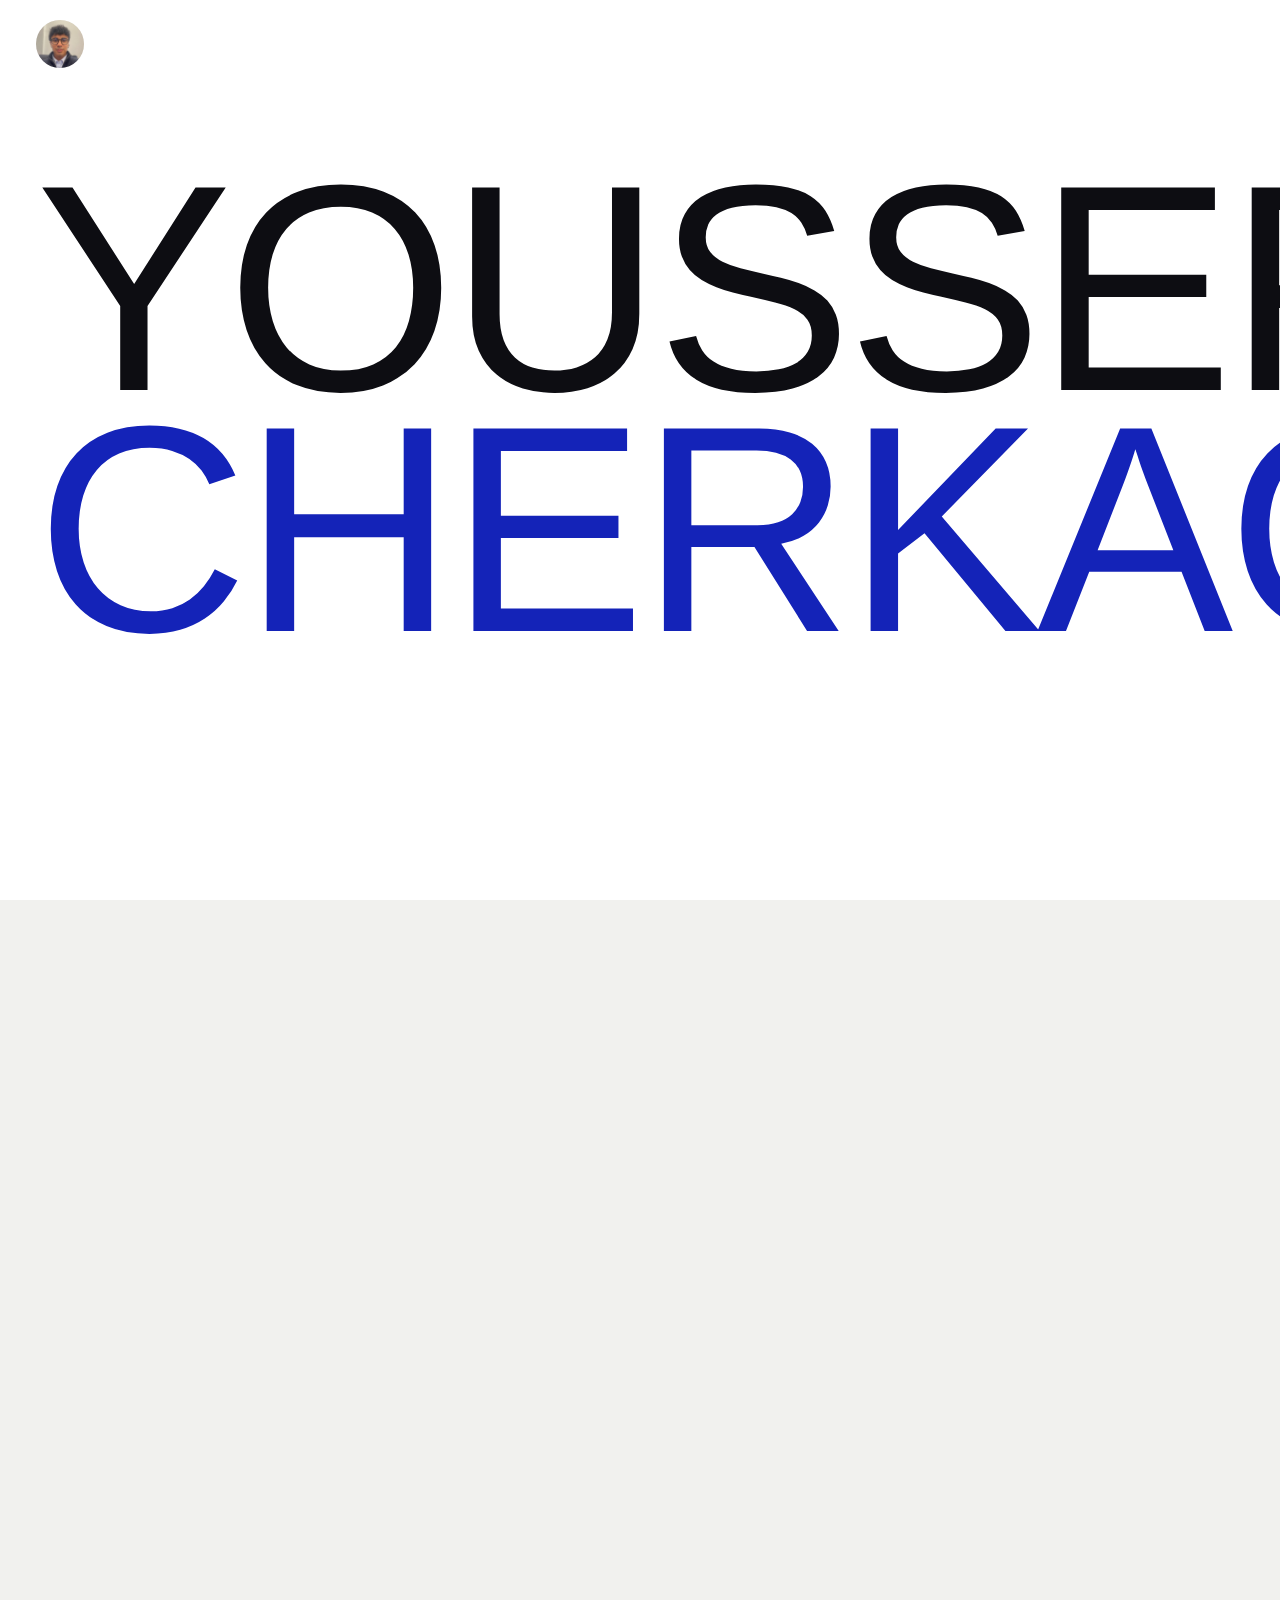
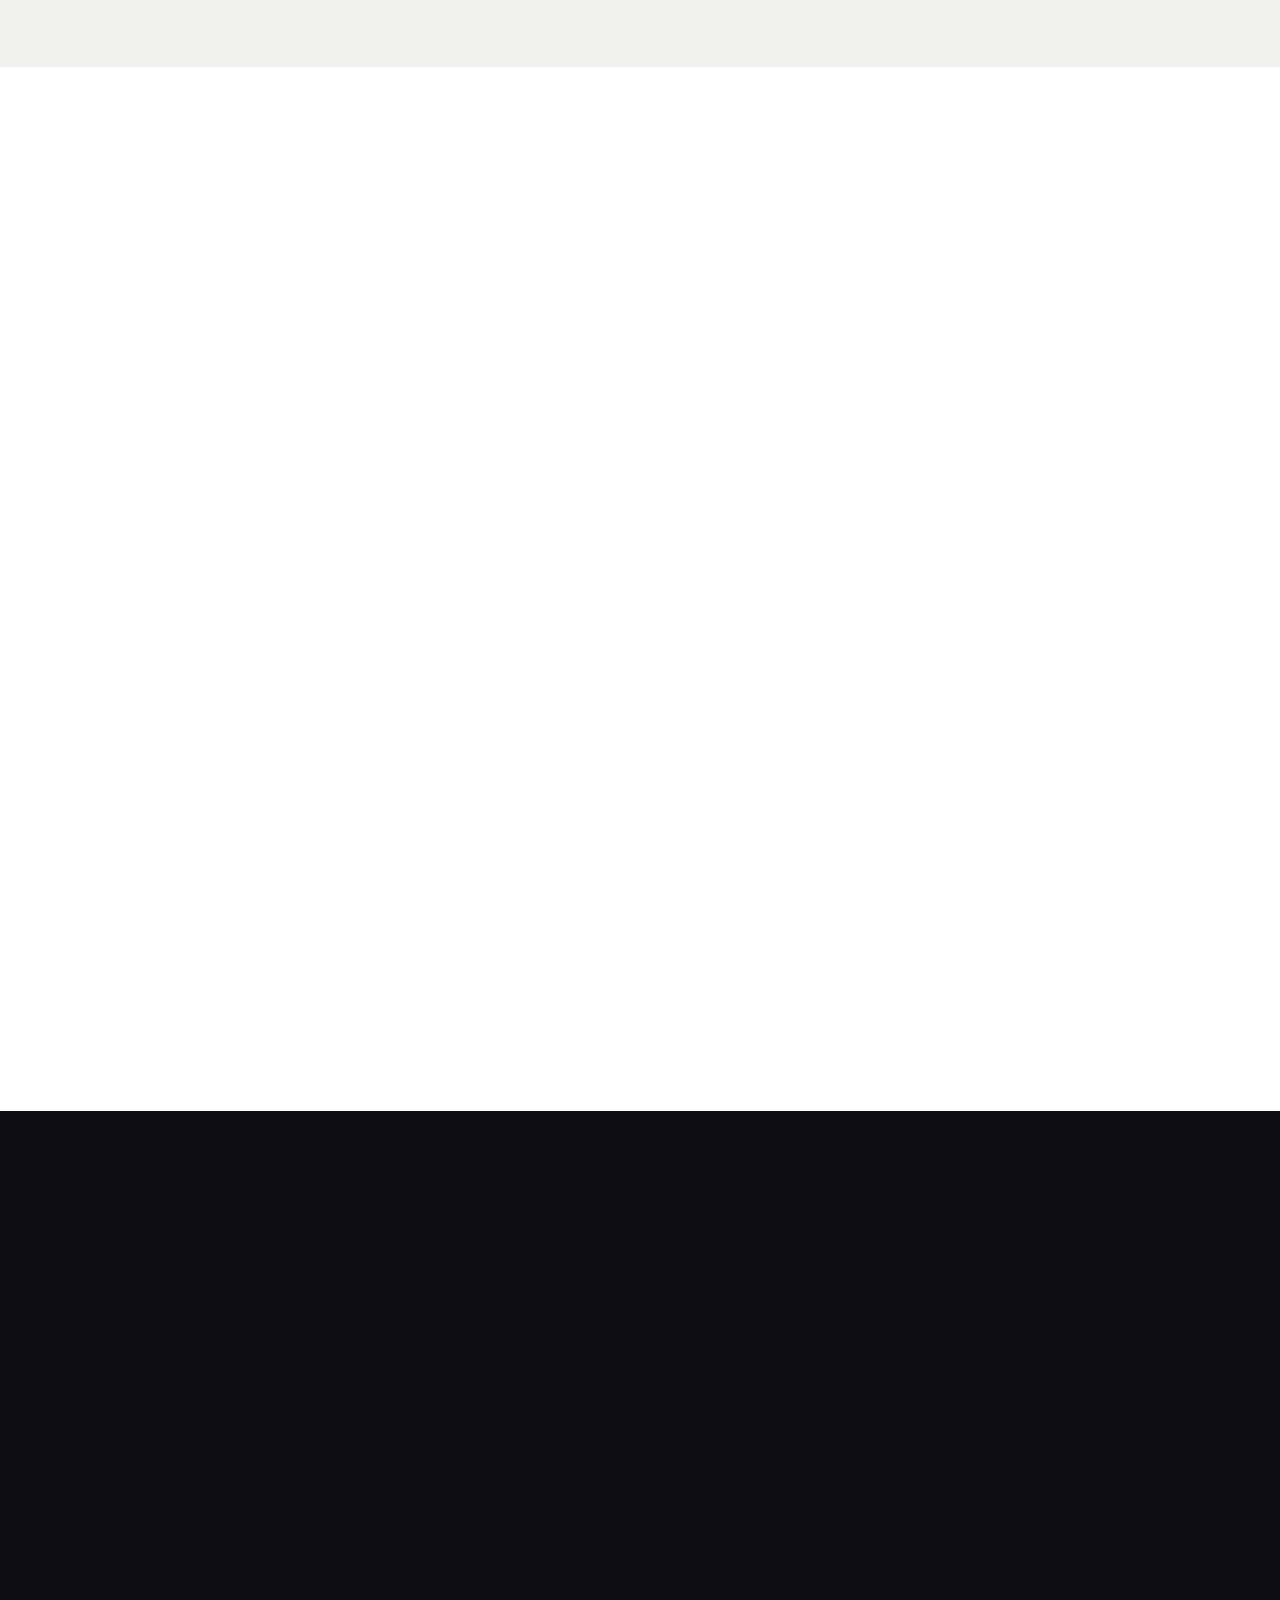
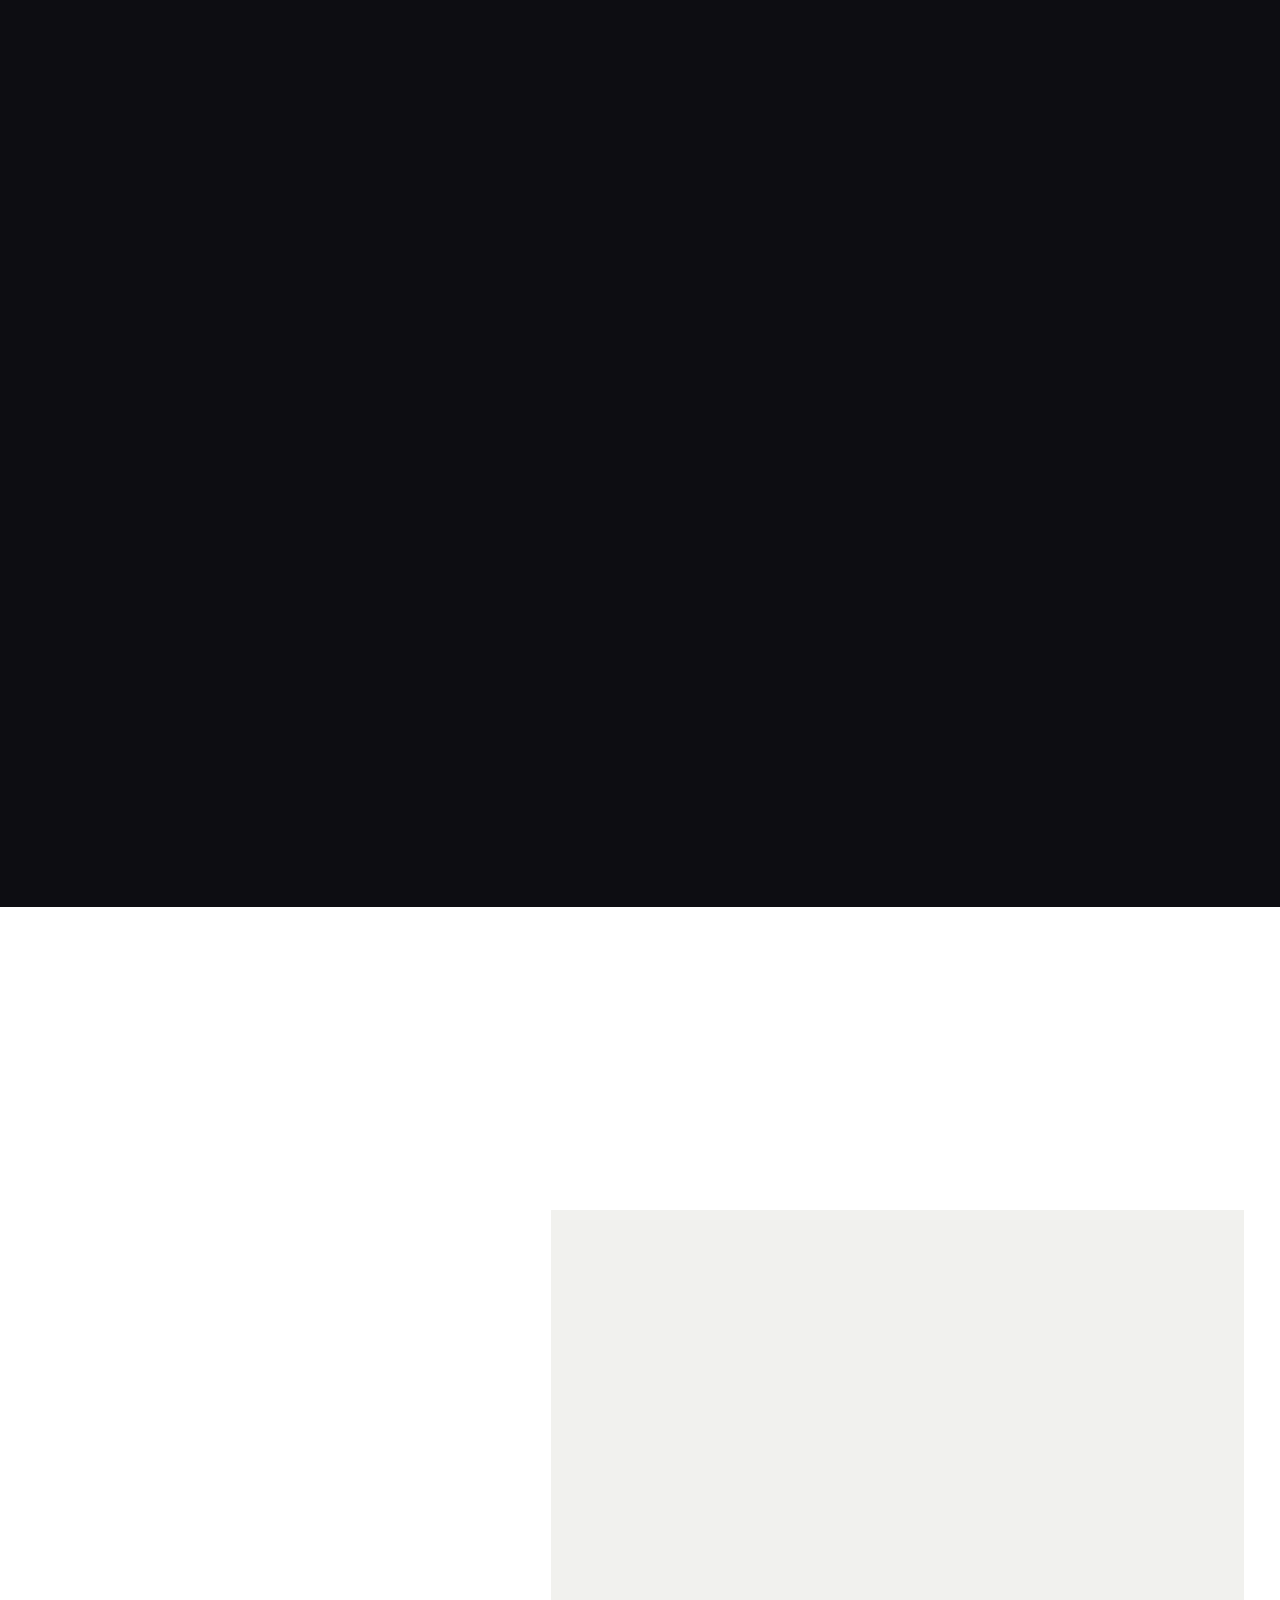
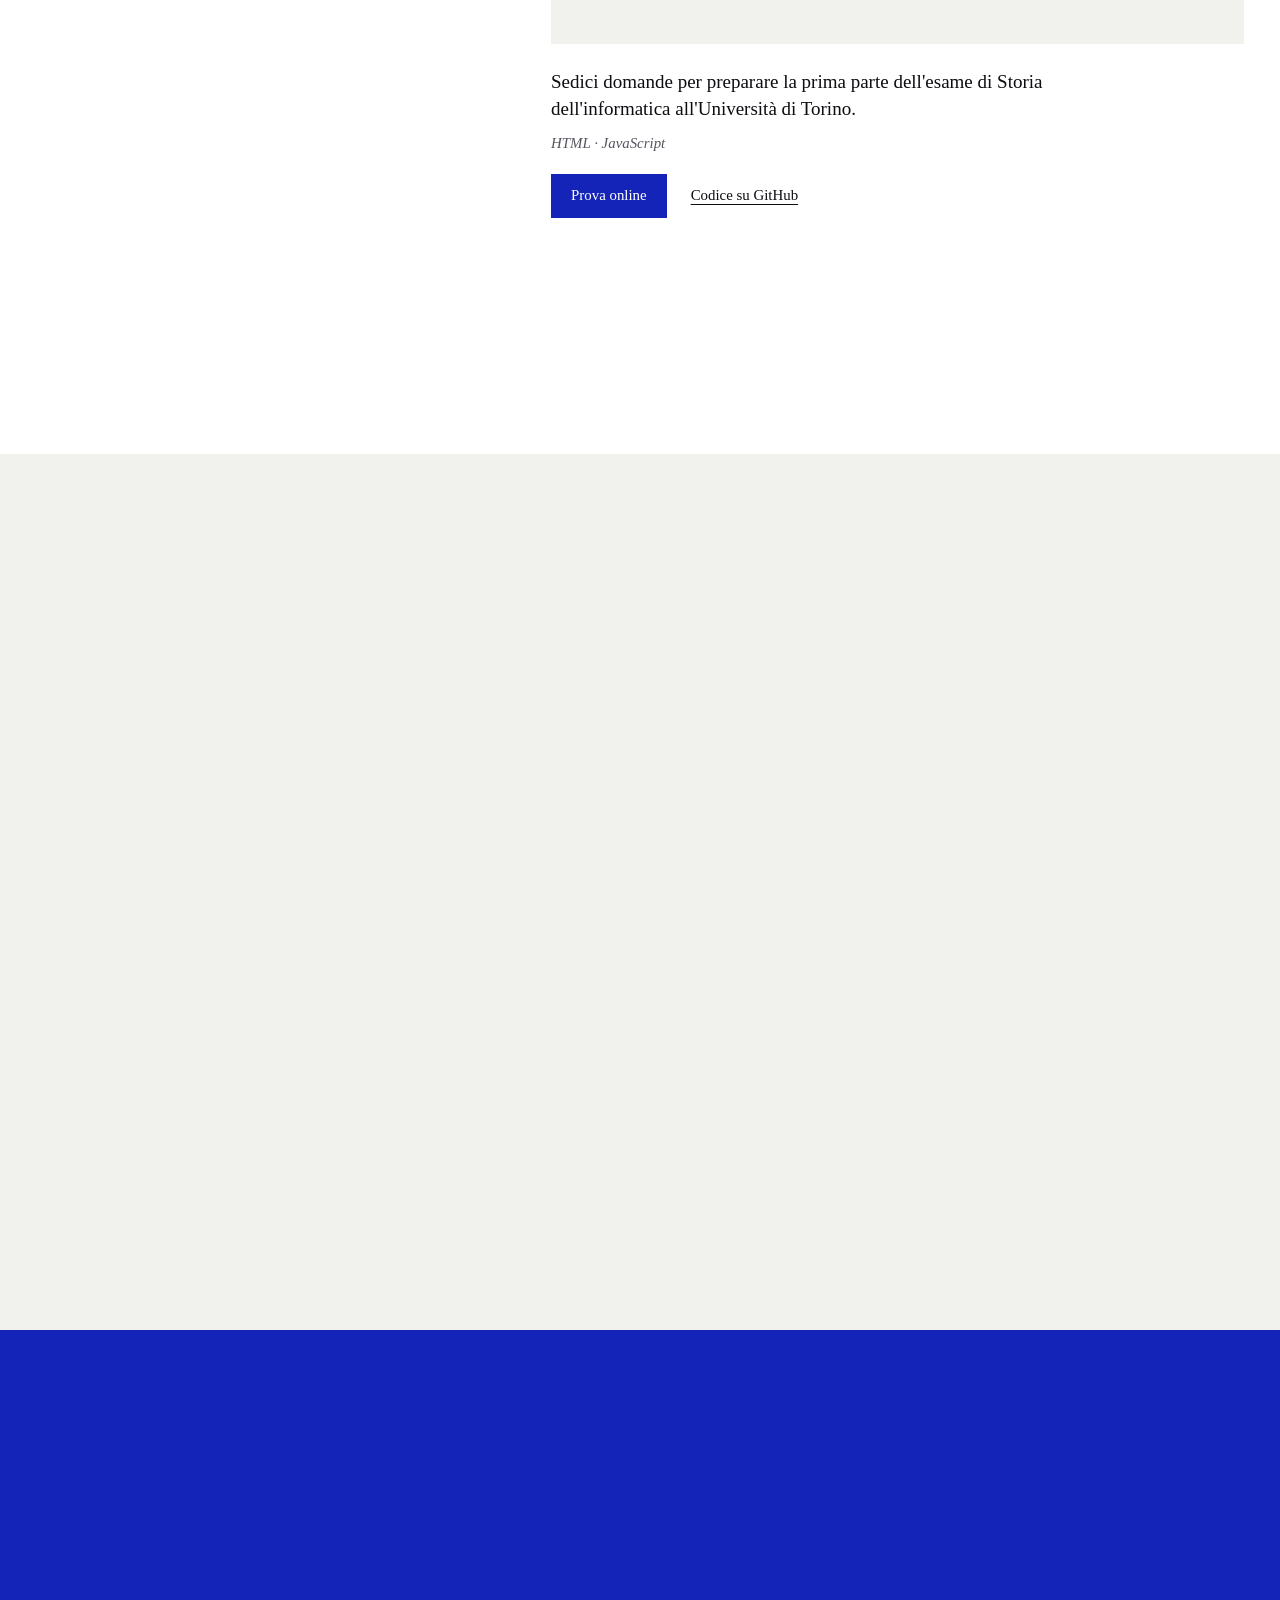
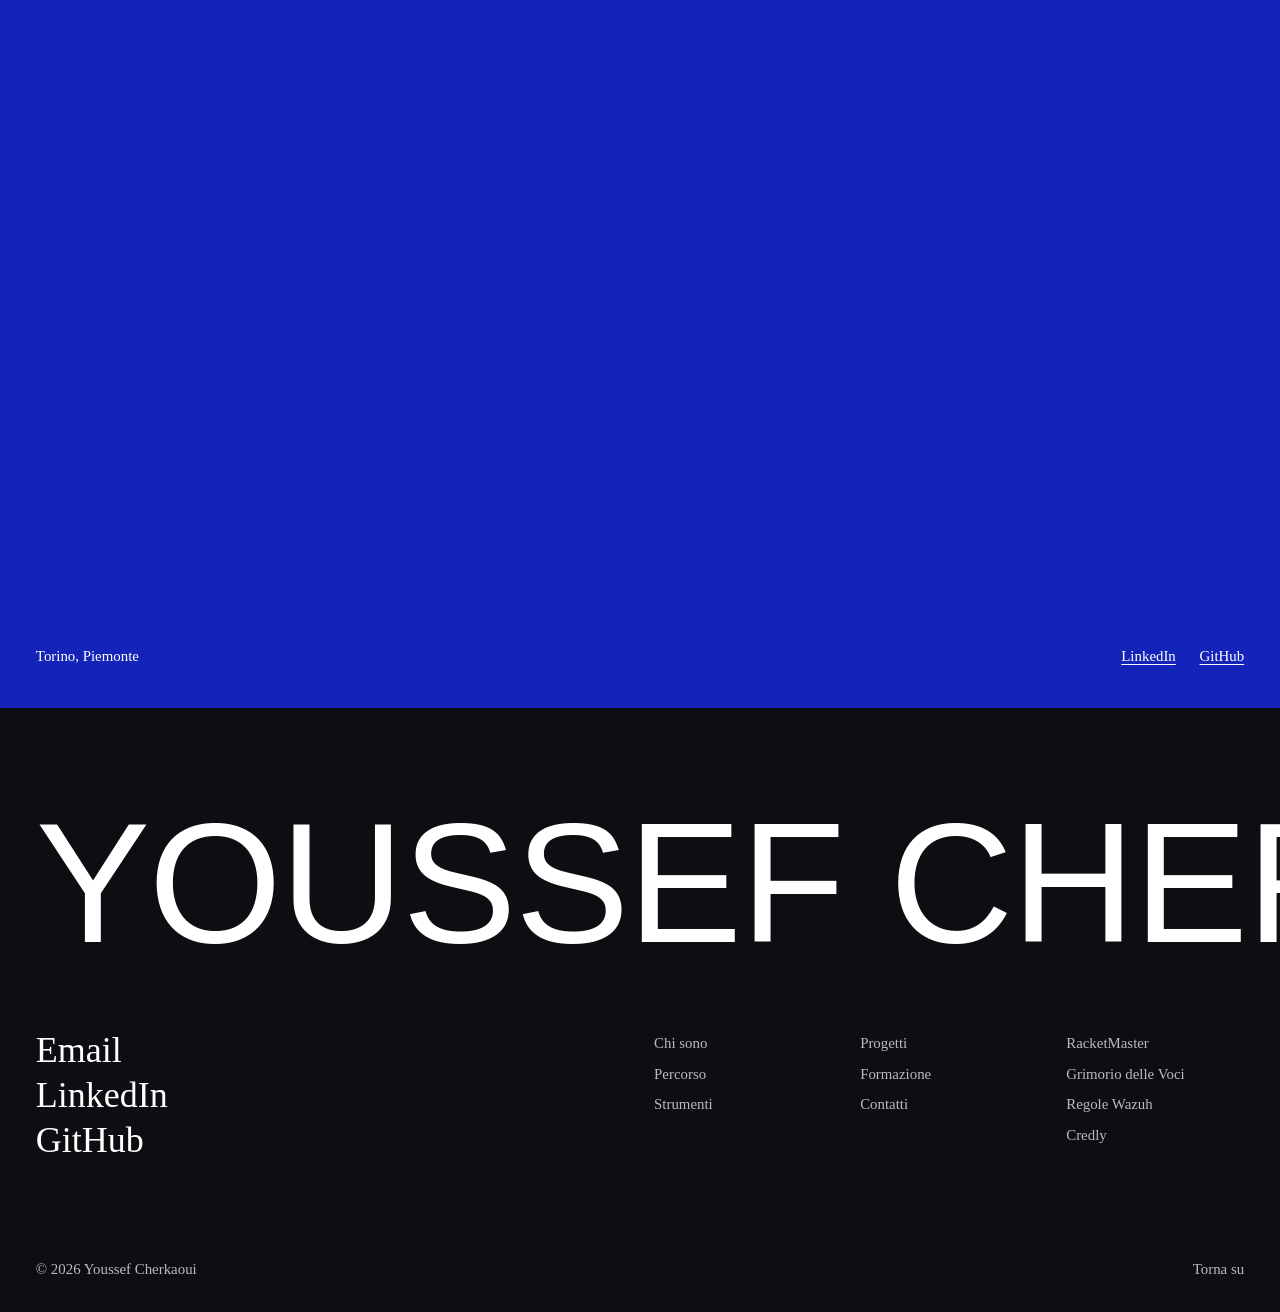
==== commit 8ed82273: "Move the site to youssefcherkaoui.github.io - Canonical, Open Graph, structured data and sitemap use" ====
--- a/index.html
+++ b/index.html
@@ -12,36 +12,39 @@
     content="default-src 'none'; script-src 'self'; style-src 'self' https://fonts.googleapis.com; font-src https://fonts.gstatic.com; img-src 'self'; connect-src 'none'; object-src 'none'; base-uri 'none'; form-action 'none'; upgrade-insecure-requests" />
   <meta name="referrer" content="strict-origin-when-cross-origin" />
   <meta name="robots" content="index, follow, max-image-preview:large" />
-  <link rel="canonical" href="https://youssefcherkaoui.github.io/portfolio/" />
-  <link rel="me" href="https://www.linkedin.com/in/youssef-cherkaoui-a10644287" />
+  <link rel="canonical" href="https://youssefcherkaoui.github.io/" />
+  <link rel="me" href="https://www.linkedin.com/in/youssef-cherkaoui-it" />
   <link rel="me" href="https://github.com/YoussefCherkaoui" />
 
   <meta property="og:type" content="profile" />
   <meta property="og:locale" content="it_IT" />
   <meta property="og:site_name" content="Youssef Cherkaoui" />
-  <meta property="og:url" content="https://youssefcherkaoui.github.io/portfolio/" />
+  <meta property="og:url" content="https://youssefcherkaoui.github.io/" />
   <meta property="og:title" content="Youssef Cherkaoui · Sistemista IT e Wazuh Ambassador" />
   <meta property="og:description" content="Youssef Cherkaoui, sistemista IT a Torino e Wazuh Ambassador: reti, server e sicurezza per aziende clienti." />
-  <meta property="og:image" content="https://youssefcherkaoui.github.io/portfolio/img/youssef.jpg" />
+  <meta property="og:image" content="https://youssefcherkaoui.github.io/img/youssef.jpg" />
   <meta property="og:image:alt" content="Ritratto di Youssef Cherkaoui" />
   <meta property="profile:first_name" content="Youssef" />
   <meta property="profile:last_name" content="Cherkaoui" />
   <meta name="twitter:card" content="summary" />
   <meta name="twitter:title" content="Youssef Cherkaoui · Sistemista IT e Wazuh Ambassador" />
-  <meta name="twitter:image" content="https://youssefcherkaoui.github.io/portfolio/img/youssef.jpg" />
+  <meta name="twitter:image" content="https://youssefcherkaoui.github.io/img/youssef.jpg" />
 
   <title>Youssef Cherkaoui · Sistemista IT e Wazuh Ambassador</title>
+  <link rel="icon" type="image/png" sizes="48x48" href="favicon.png" />
+  <link rel="icon" type="image/png" sizes="96x96" href="favicon-96.png" />
+  <link rel="apple-touch-icon" href="apple-touch-icon.png" />
 
   <script type="application/ld+json">
   {
     "@context": "https://schema.org",
     "@type": "Person",
-    "@id": "https://youssefcherkaoui.github.io/portfolio/#youssef",
+    "@id": "https://youssefcherkaoui.github.io/#youssef",
     "name": "Youssef Cherkaoui",
     "givenName": "Youssef",
     "familyName": "Cherkaoui",
-    "url": "https://youssefcherkaoui.github.io/portfolio/",
-    "image": "https://youssefcherkaoui.github.io/portfolio/img/youssef.jpg",
+    "url": "https://youssefcherkaoui.github.io/",
+    "image": "https://youssefcherkaoui.github.io/img/youssef.jpg",
     "jobTitle": "Junior IT Systems Technician",
     "description": "Sistemista IT a Torino e Wazuh Ambassador; studente di Informatica all'Università di Torino.",
     "worksFor": { "@type": "Organization", "name": "Socrate Technologies S.r.l." },
@@ -53,7 +56,7 @@
     "knowsAbout": ["Wazuh", "SIEM", "Sicurezza informatica", "Windows Server", "Active Directory", "VMware", "Proxmox", "Microsoft 365", "Reti TCP/IP", "Fortinet"],
     "knowsLanguage": ["it", "es", "en"],
     "sameAs": [
-      "https://www.linkedin.com/in/youssef-cherkaoui-a10644287",
+      "https://www.linkedin.com/in/youssef-cherkaoui-it",
       "https://github.com/YoussefCherkaoui",
       "https://www.credly.com/users/cherkaoui.youssef"
     ]
@@ -310,7 +313,7 @@
                 scritta a mano senza framework.</p>
               <p class="work-tags">HTML · CSS · JavaScript</p>
               <p class="work-actions">
-                <a class="btn" href="https://github.com/YoussefCherkaoui/portfolio" target="_blank" rel="noopener noreferrer">Codice su GitHub</a>
+                <a class="btn" href="https://github.com/YoussefCherkaoui/YoussefCherkaoui.github.io" target="_blank" rel="noopener noreferrer">Codice su GitHub</a>
               </p>
             </div>
           </article>
@@ -376,7 +379,7 @@
       <div class="contact-corners">
         <p>Torino, Piemonte</p>
         <p>
-          <a href="https://www.linkedin.com/in/youssef-cherkaoui-a10644287" target="_blank"
+          <a href="https://www.linkedin.com/in/youssef-cherkaoui-it" target="_blank"
             rel="noopener noreferrer">LinkedIn</a>
           <a href="https://github.com/YoussefCherkaoui" target="_blank" rel="noopener noreferrer">GitHub</a>
         </p>
@@ -390,7 +393,7 @@
     <div class="footer-row">
       <ul class="footer-places">
         <li><a href="mailto:youssef.cherkaoui@outlook.it" data-mail>Email</a></li>
-        <li><a href="https://www.linkedin.com/in/youssef-cherkaoui-a10644287" target="_blank"
+        <li><a href="https://www.linkedin.com/in/youssef-cherkaoui-it" target="_blank"
             rel="noopener noreferrer">LinkedIn</a></li>
         <li><a href="https://github.com/YoussefCherkaoui" target="_blank" rel="noopener noreferrer">GitHub</a></li>
       </ul>
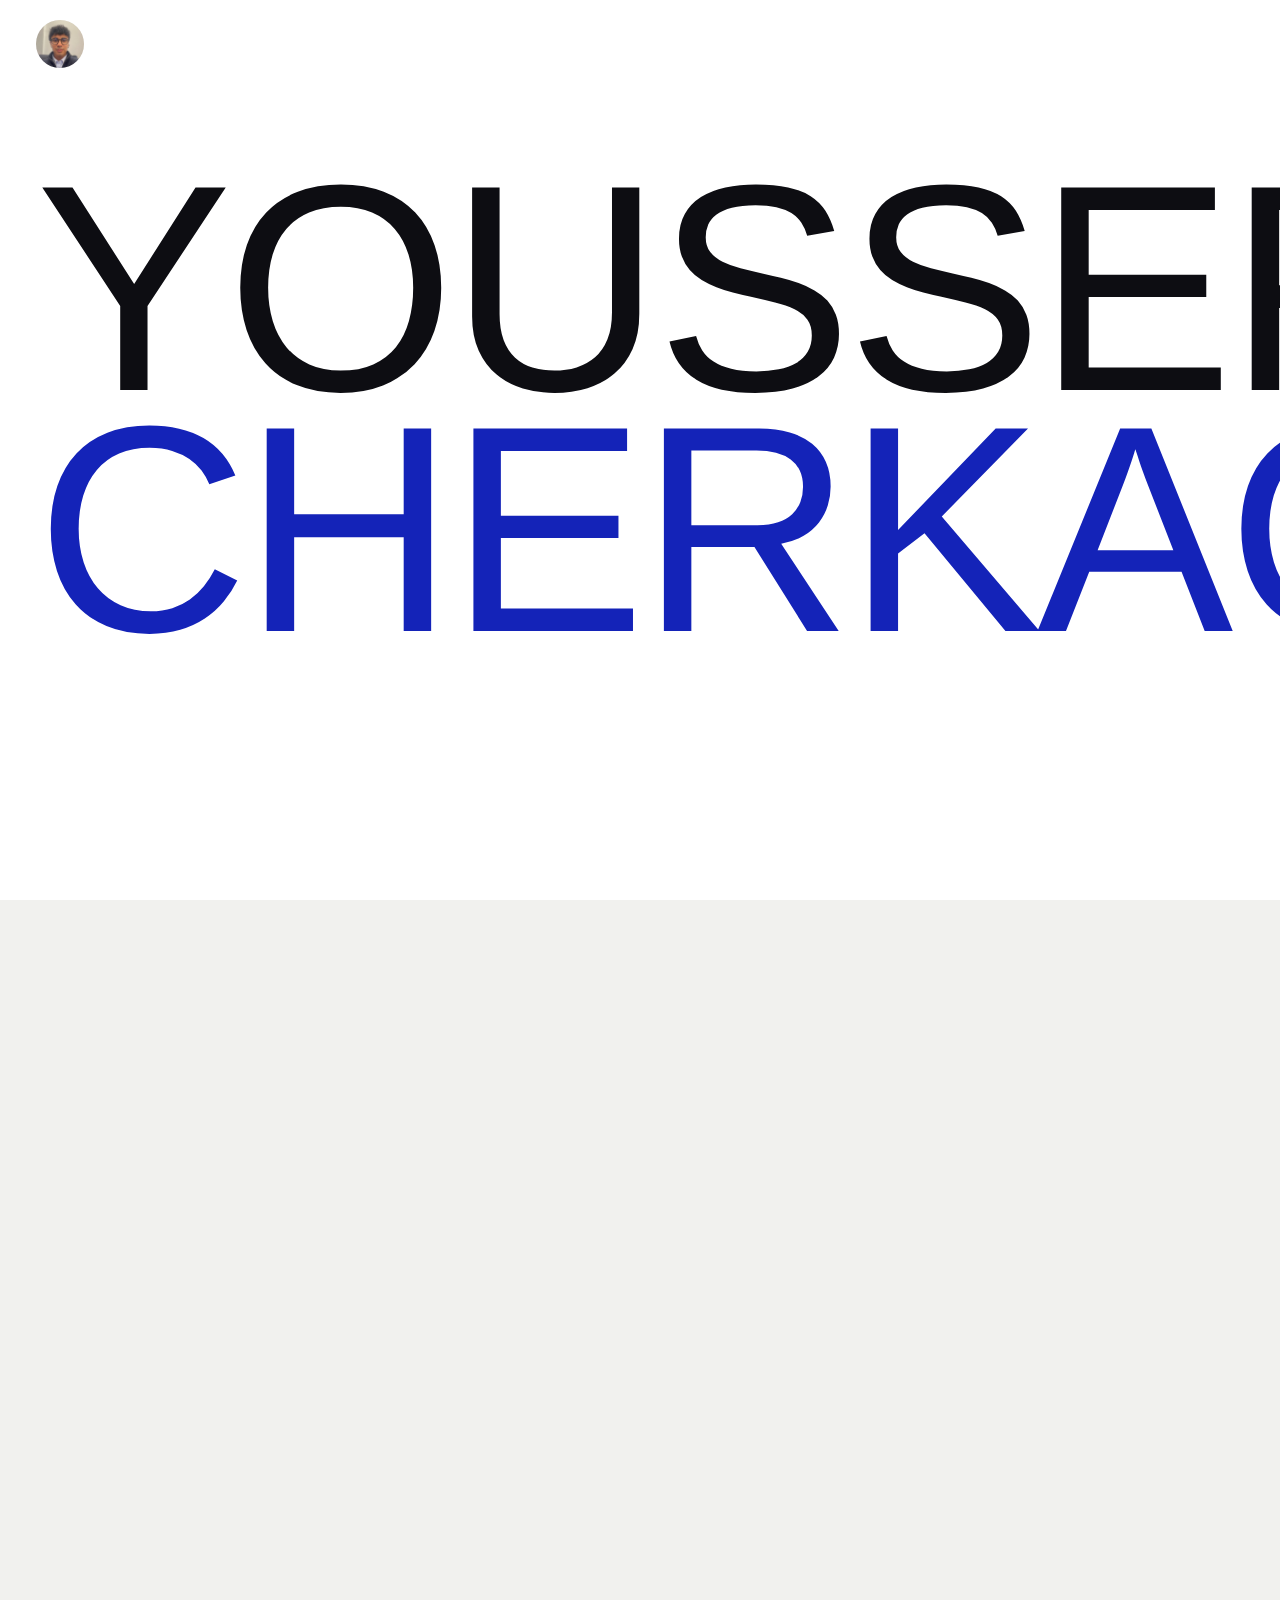
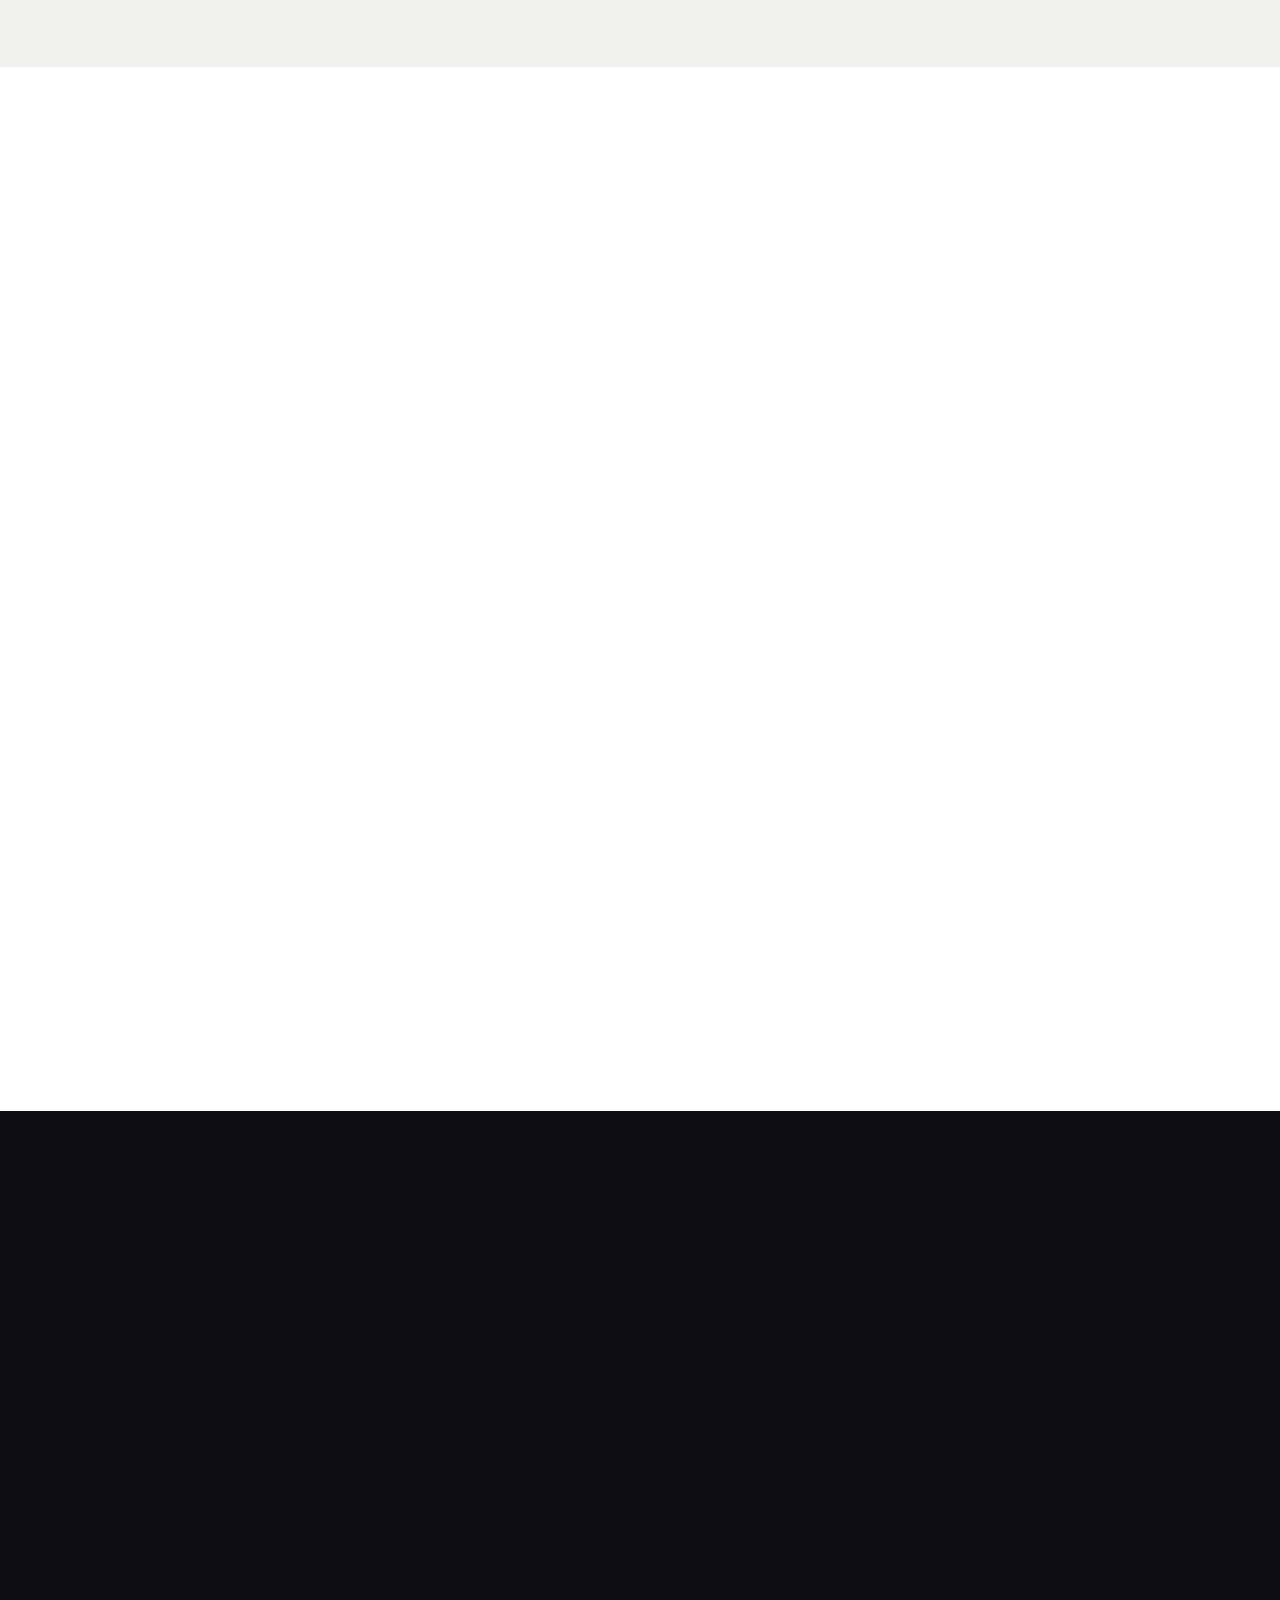
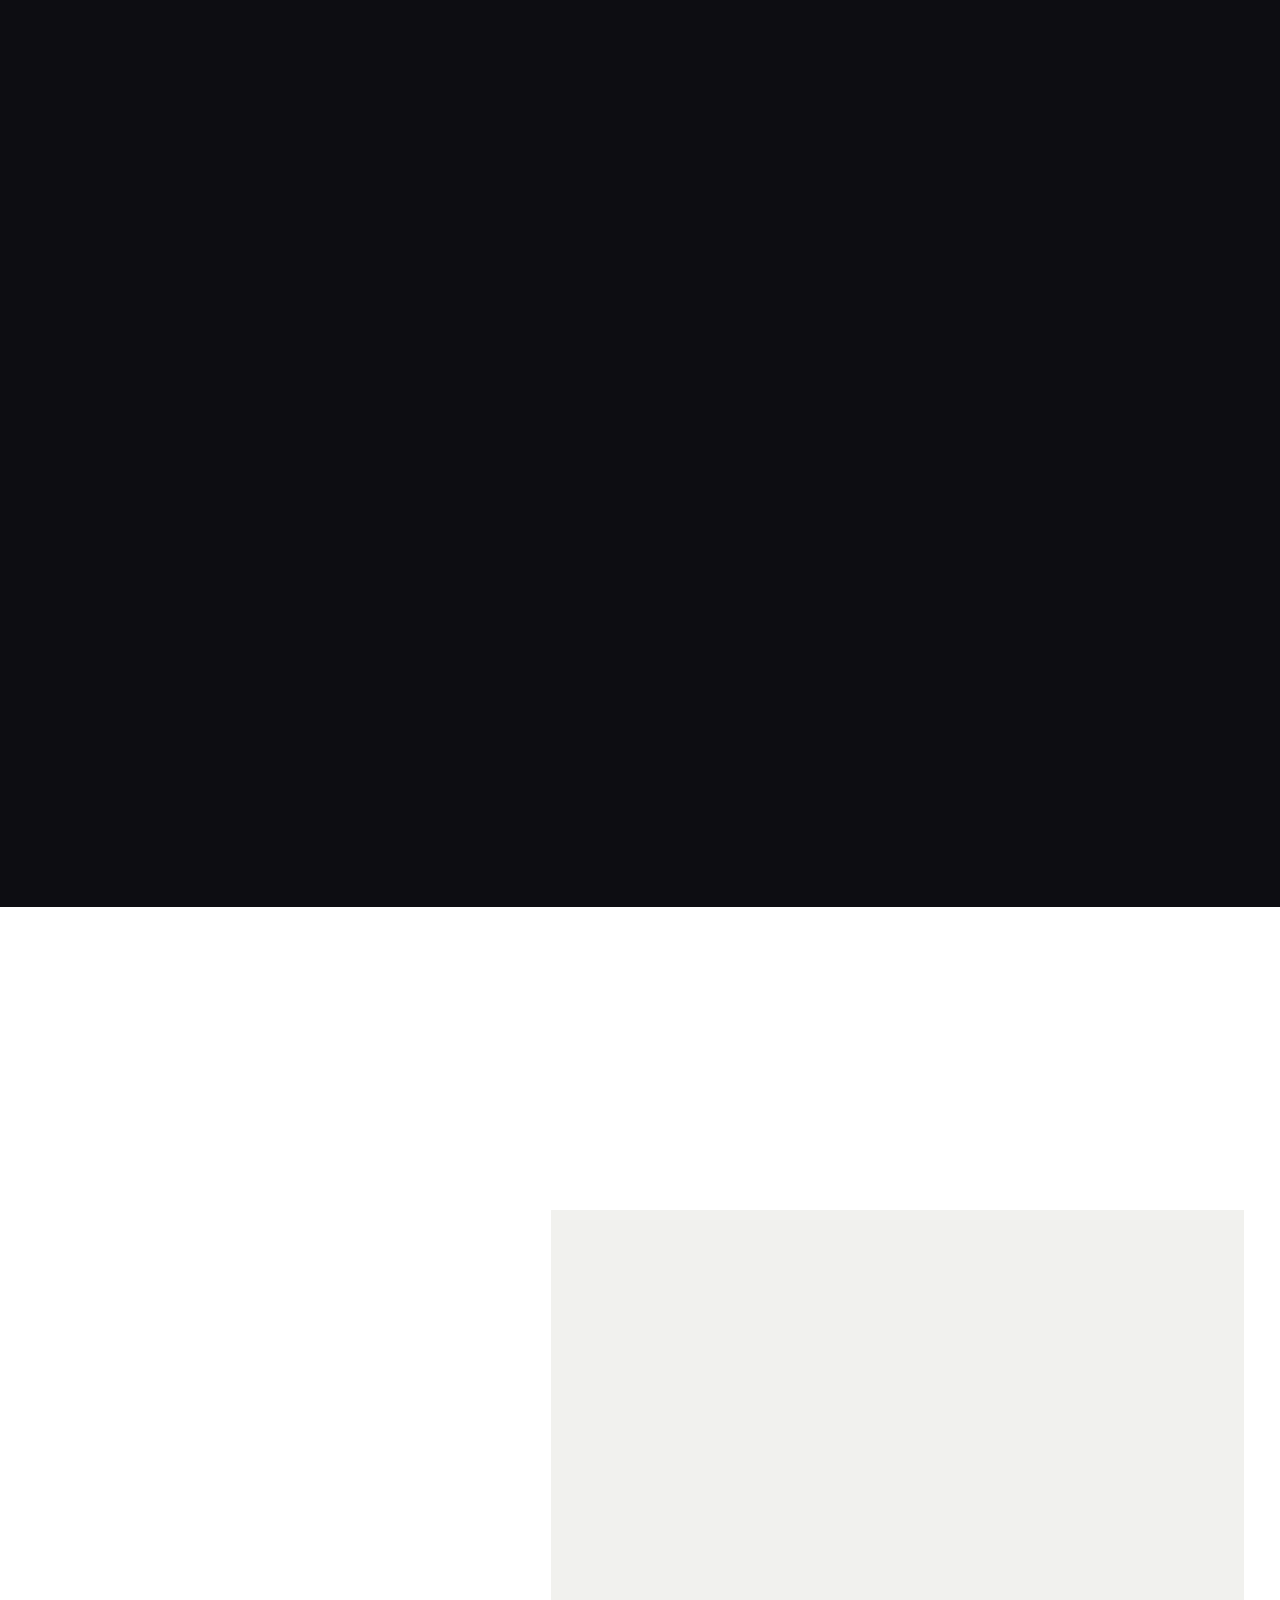
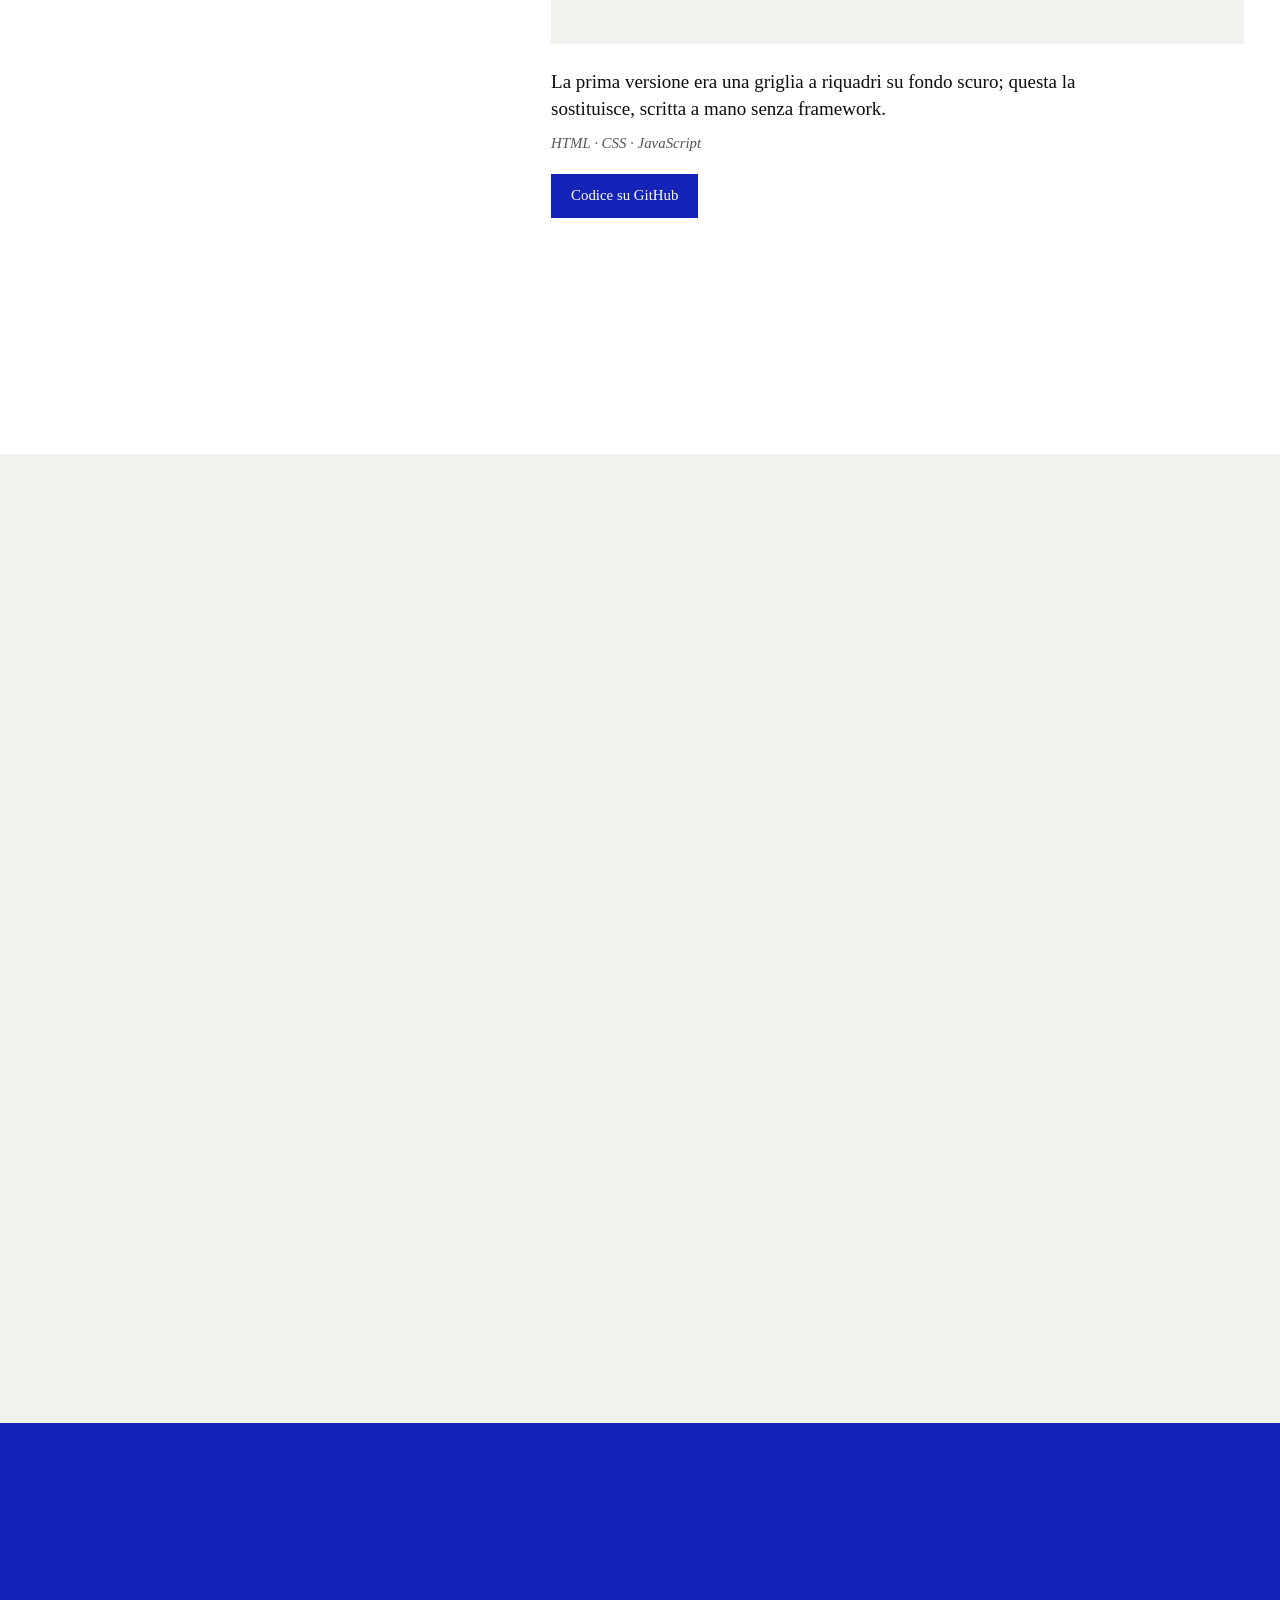
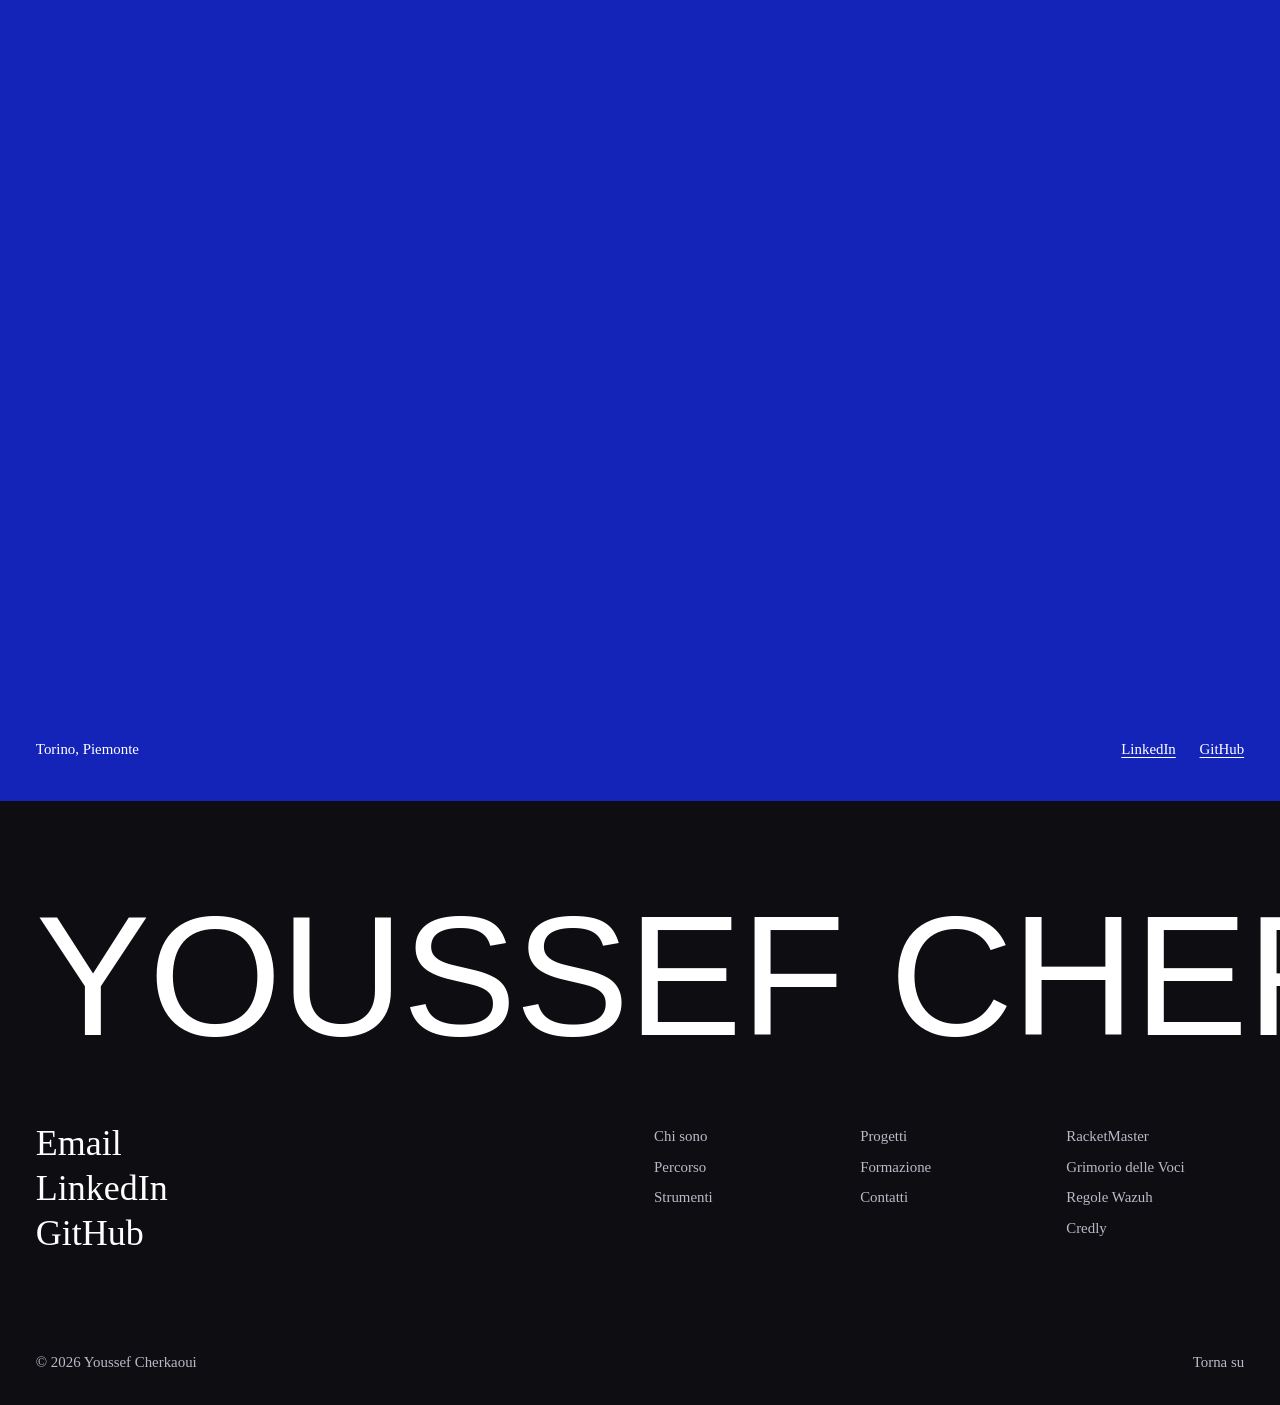
==== commit eb41efab: "Add the Omada OCNA Routing & Switching certification - Certifications table: OCNA Routing & Switchin" ====
--- a/index.html
+++ b/index.html
@@ -53,8 +53,25 @@
       { "@type": "HighSchool", "name": "I.I.S. Copernico-Luxemburg" }
     ],
     "address": { "@type": "PostalAddress", "addressLocality": "Torino", "addressRegion": "Piemonte", "addressCountry": "IT" },
-    "knowsAbout": ["Wazuh", "SIEM", "Sicurezza informatica", "Windows Server", "Active Directory", "VMware", "Proxmox", "Microsoft 365", "Reti TCP/IP", "Fortinet"],
+    "knowsAbout": ["Wazuh", "SIEM", "Sicurezza informatica", "Windows Server", "Active Directory", "VMware", "Proxmox", "Microsoft 365", "Reti TCP/IP", "Routing e switching", "Omada", "Fortinet"],
     "knowsLanguage": ["it", "es", "en"],
+    "hasCredential": [
+      {
+        "@type": "EducationalOccupationalCredential",
+        "name": "Omada Certified Network Administrator (OCNA) Routing & Switching",
+        "credentialCategory": "certification",
+        "recognizedBy": { "@type": "Organization", "name": "TP-Link Systems Inc." },
+        "dateCreated": "2026-11-26",
+        "expires": "2029-11-26"
+      },
+      {
+        "@type": "EducationalOccupationalCredential",
+        "name": "Introduction to Cybersecurity",
+        "credentialCategory": "certification",
+        "recognizedBy": { "@type": "Organization", "name": "Cisco Networking Academy" },
+        "dateCreated": "2026-02"
+      }
+    ],
     "sameAs": [
       "https://www.linkedin.com/in/youssef-cherkaoui-it",
       "https://github.com/YoussefCherkaoui",
@@ -206,8 +223,8 @@
             virtuali</span></li>
         <li data-reveal><span class="tool-name">Microsoft 365</span><span class="tool-note">ambienti
             aziendali</span></li>
-        <li data-reveal><span class="tool-name">Reti · Fortinet</span><span class="tool-note">TCP/IP, LAN e WLAN,
-            switch, firewall</span></li>
+        <li data-reveal><span class="tool-name">Reti · Omada · Fortinet</span><span class="tool-note">TCP/IP, routing e
+            switching (certificato OCNA), LAN e WLAN, firewall</span></li>
         <li data-reveal><span class="tool-name">VoIP · Avigilon</span><span class="tool-note">centralini SIP,
             videosorveglianza IP</span></li>
         <li data-reveal><span class="tool-name">Veeam · Synology</span><span class="tool-note">backup e
@@ -336,6 +353,12 @@
         <tbody>
           <tr>
             <td class="year">2026</td>
+            <td class="title">OCNA Routing &amp; Switching</td>
+            <td>TP-Link Omada · Omada Certified Network Administrator</td>
+            <td class="end">Certificato, nov · valido fino al 2029</td>
+          </tr>
+          <tr>
+            <td class="year"></td>
             <td class="title">Wazuh Ambassador</td>
             <td>Wazuh · SIEM e XDR open source</td>
             <td class="end">Ambassador</td>
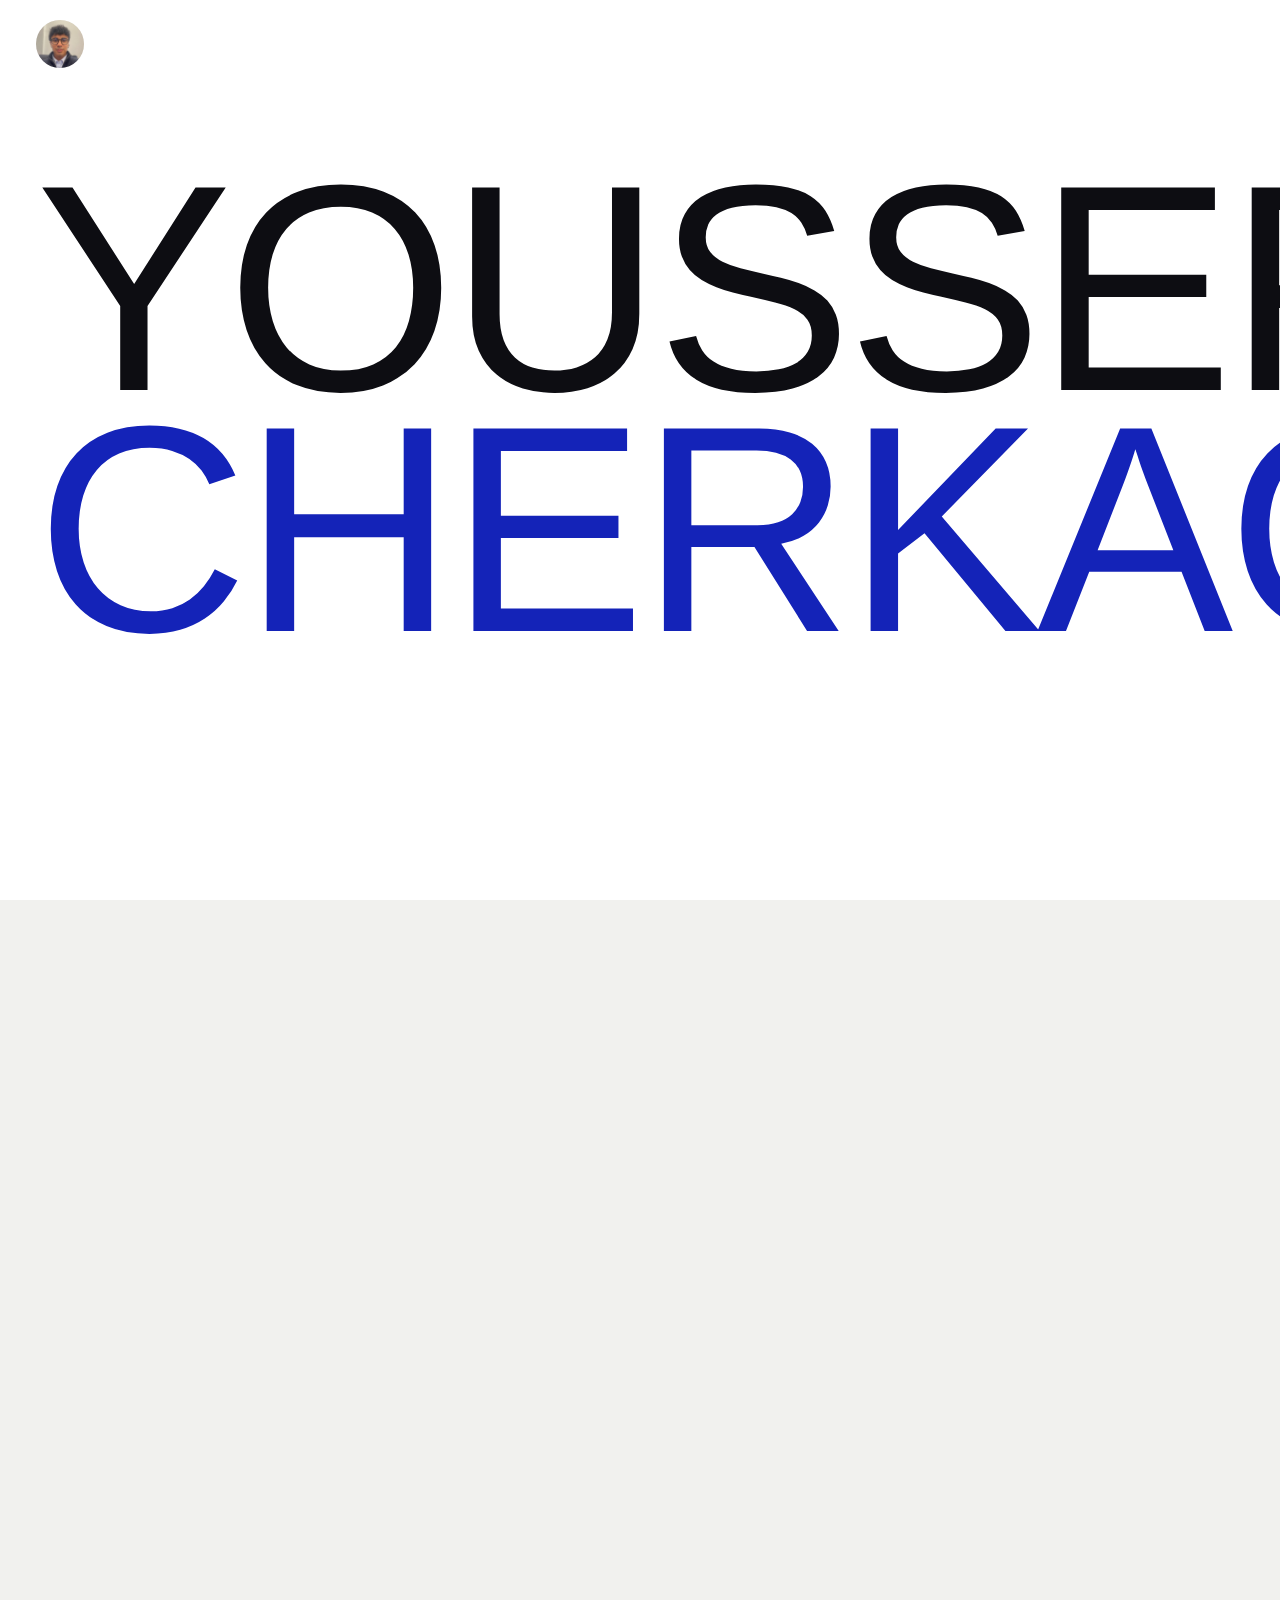
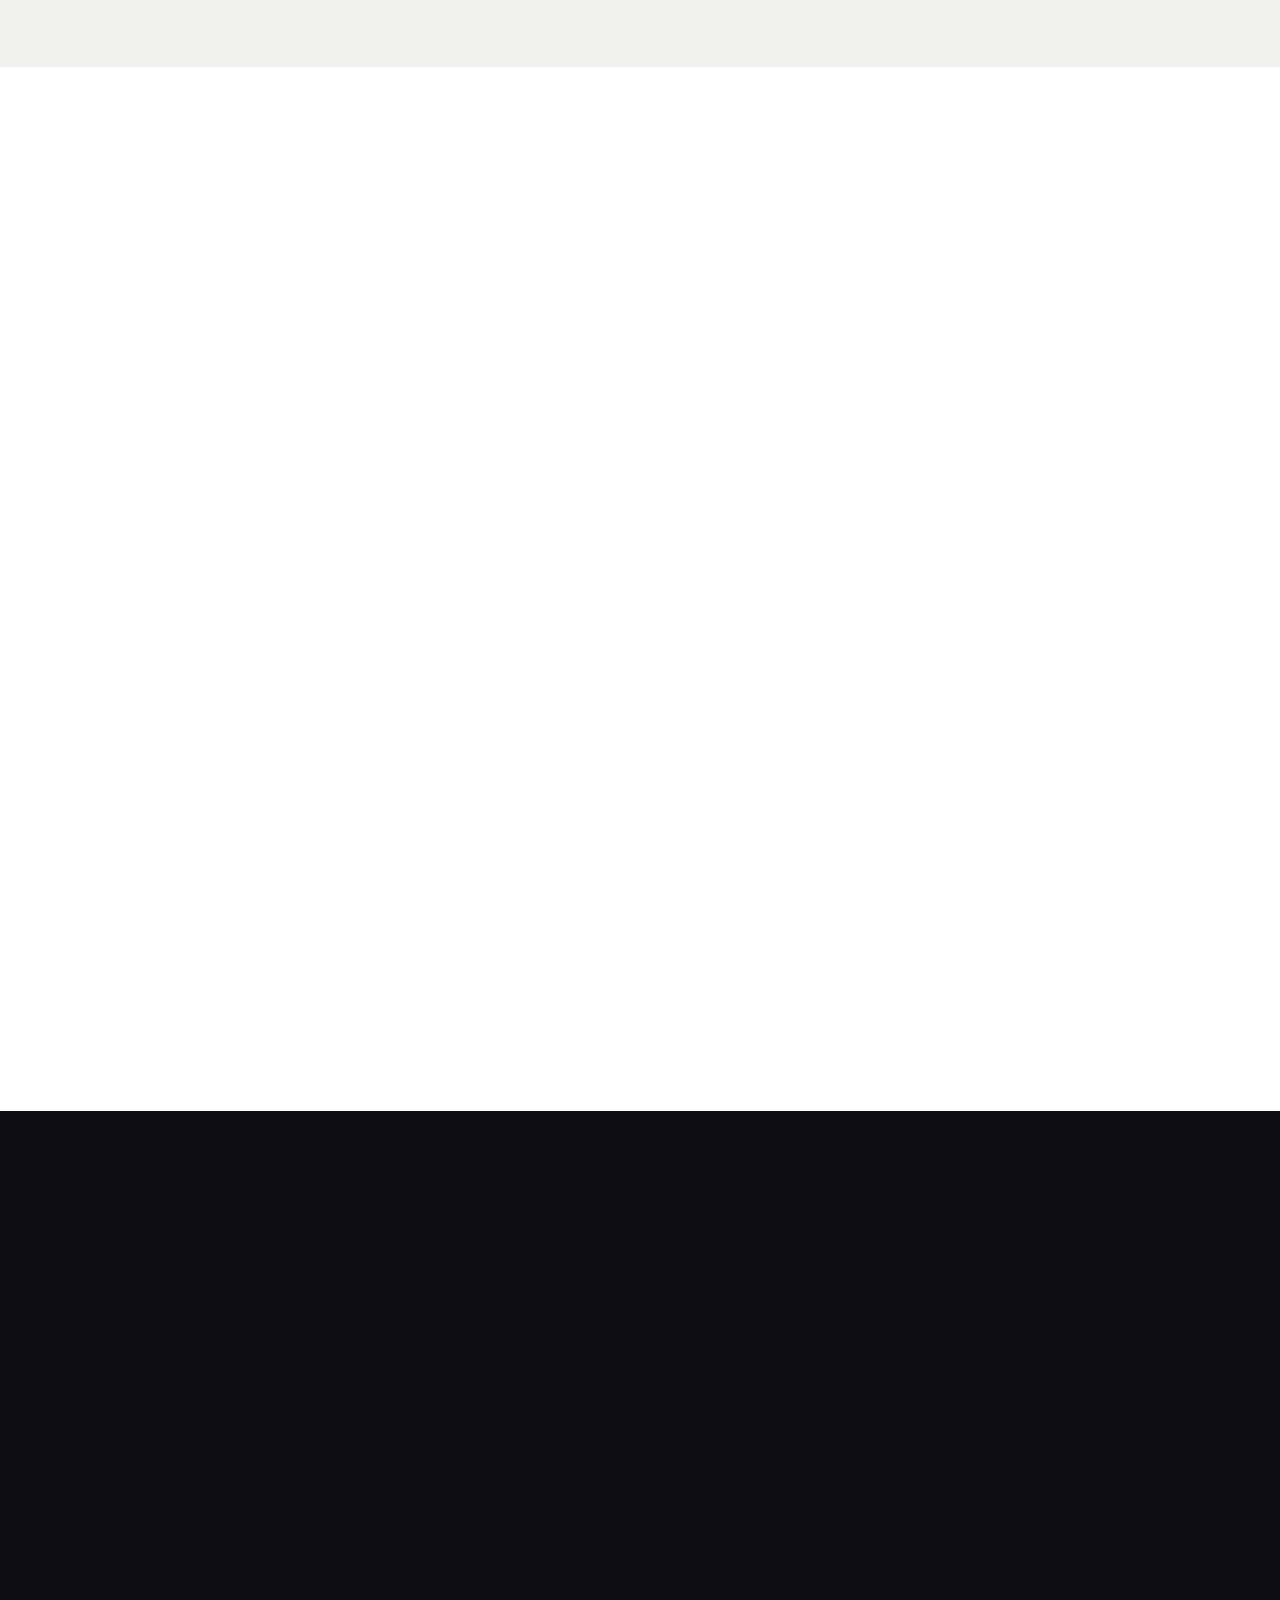
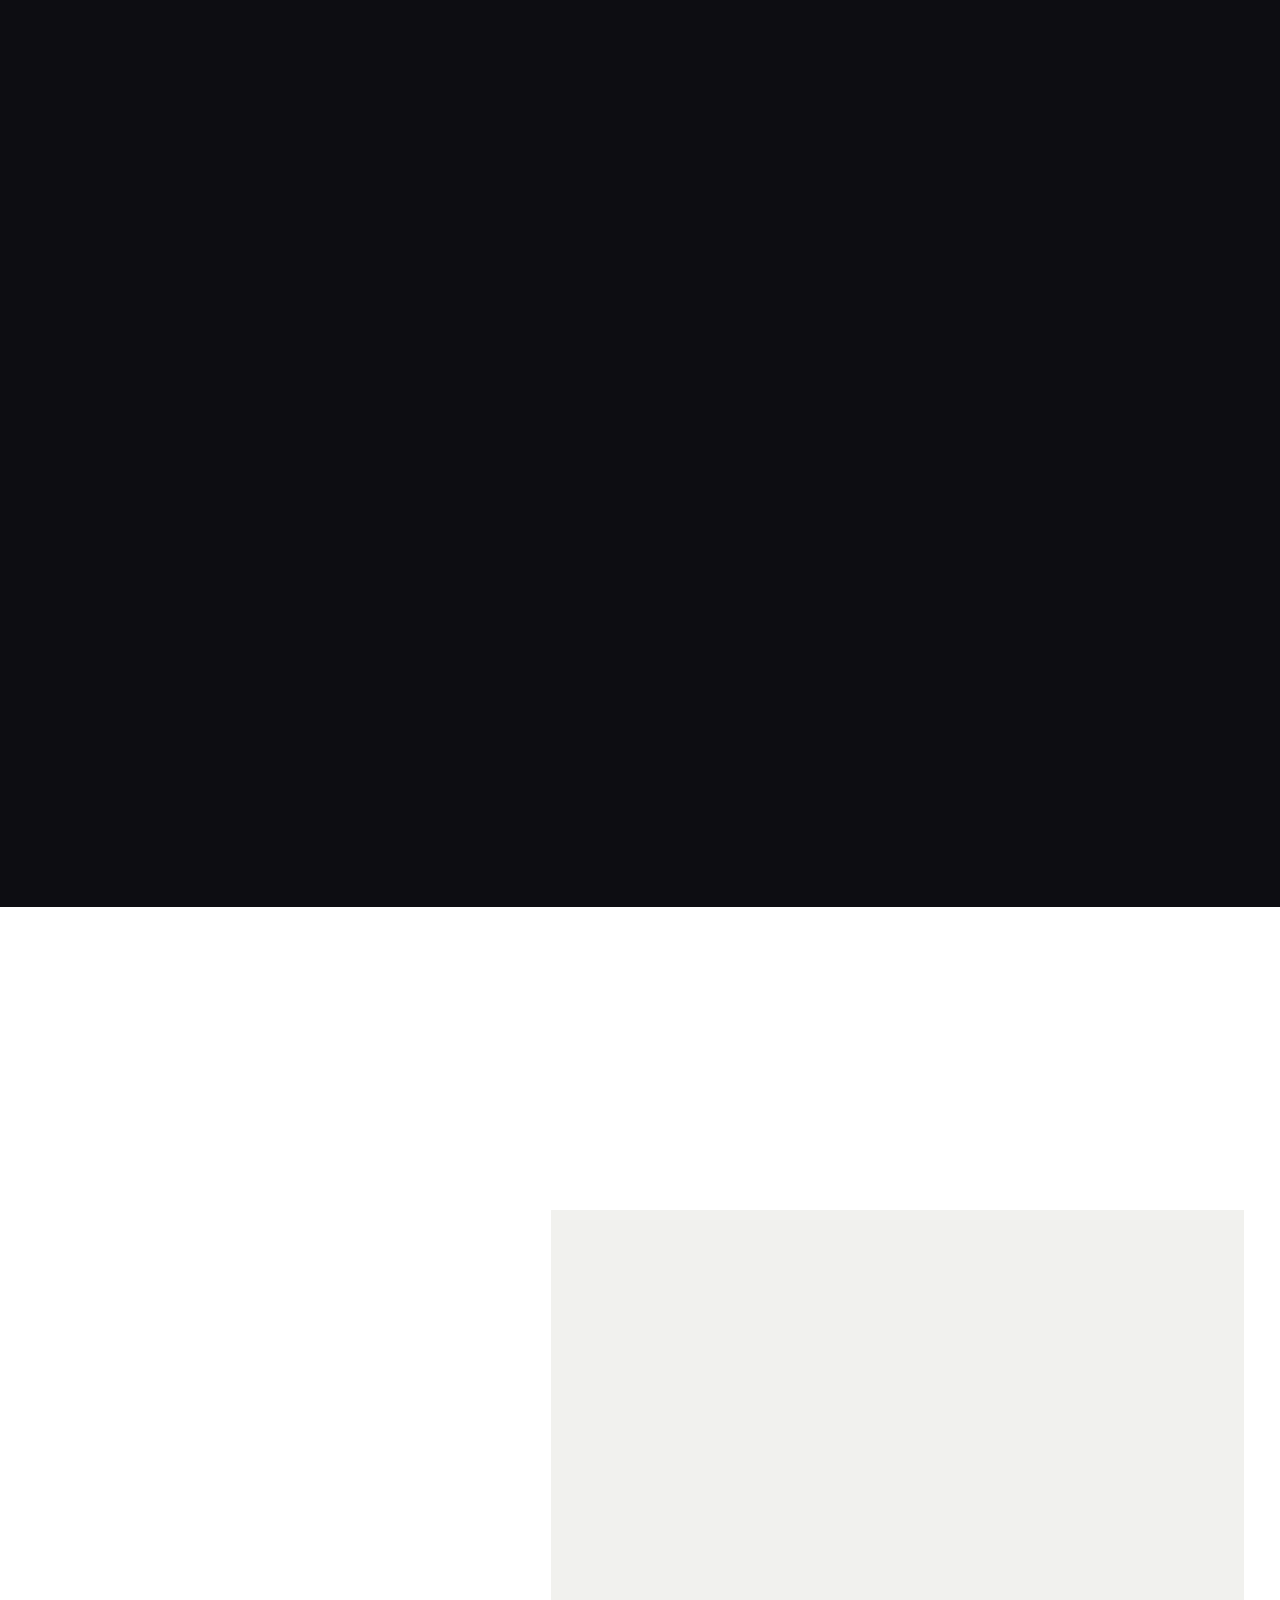
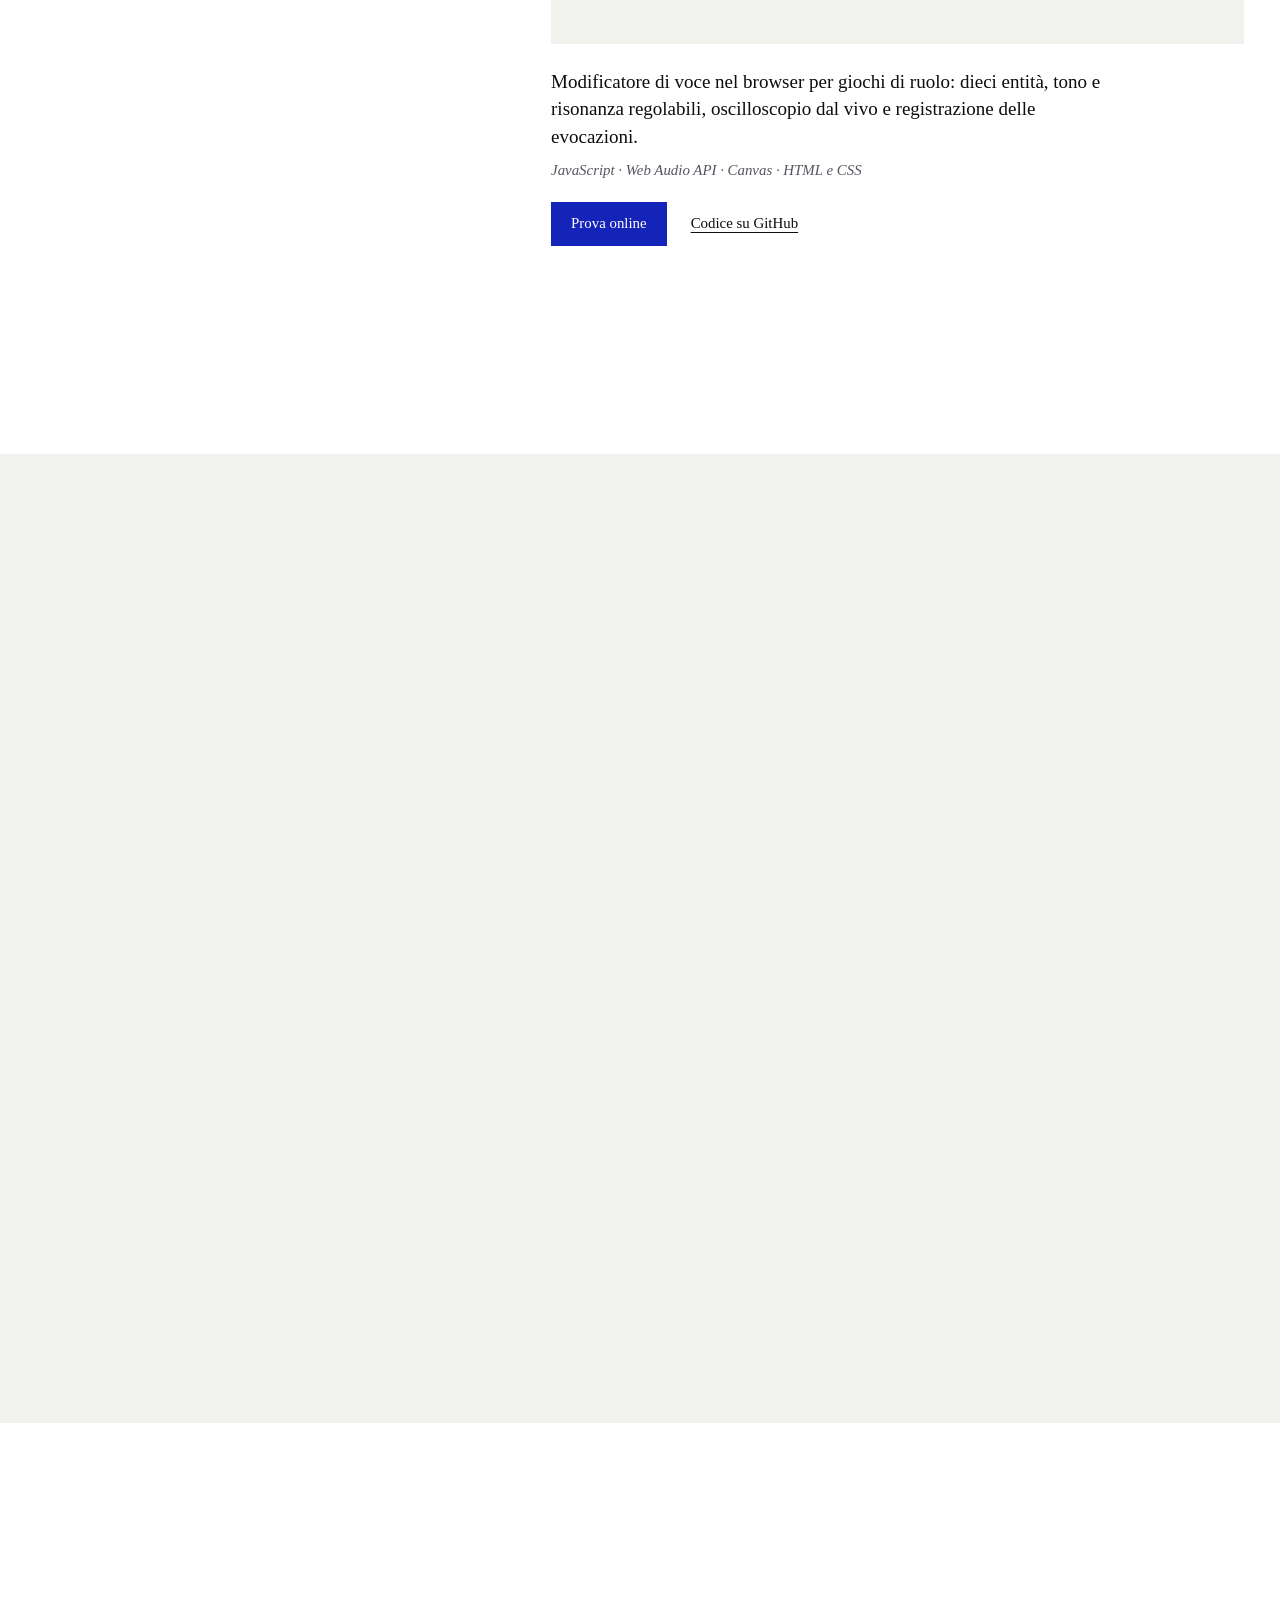
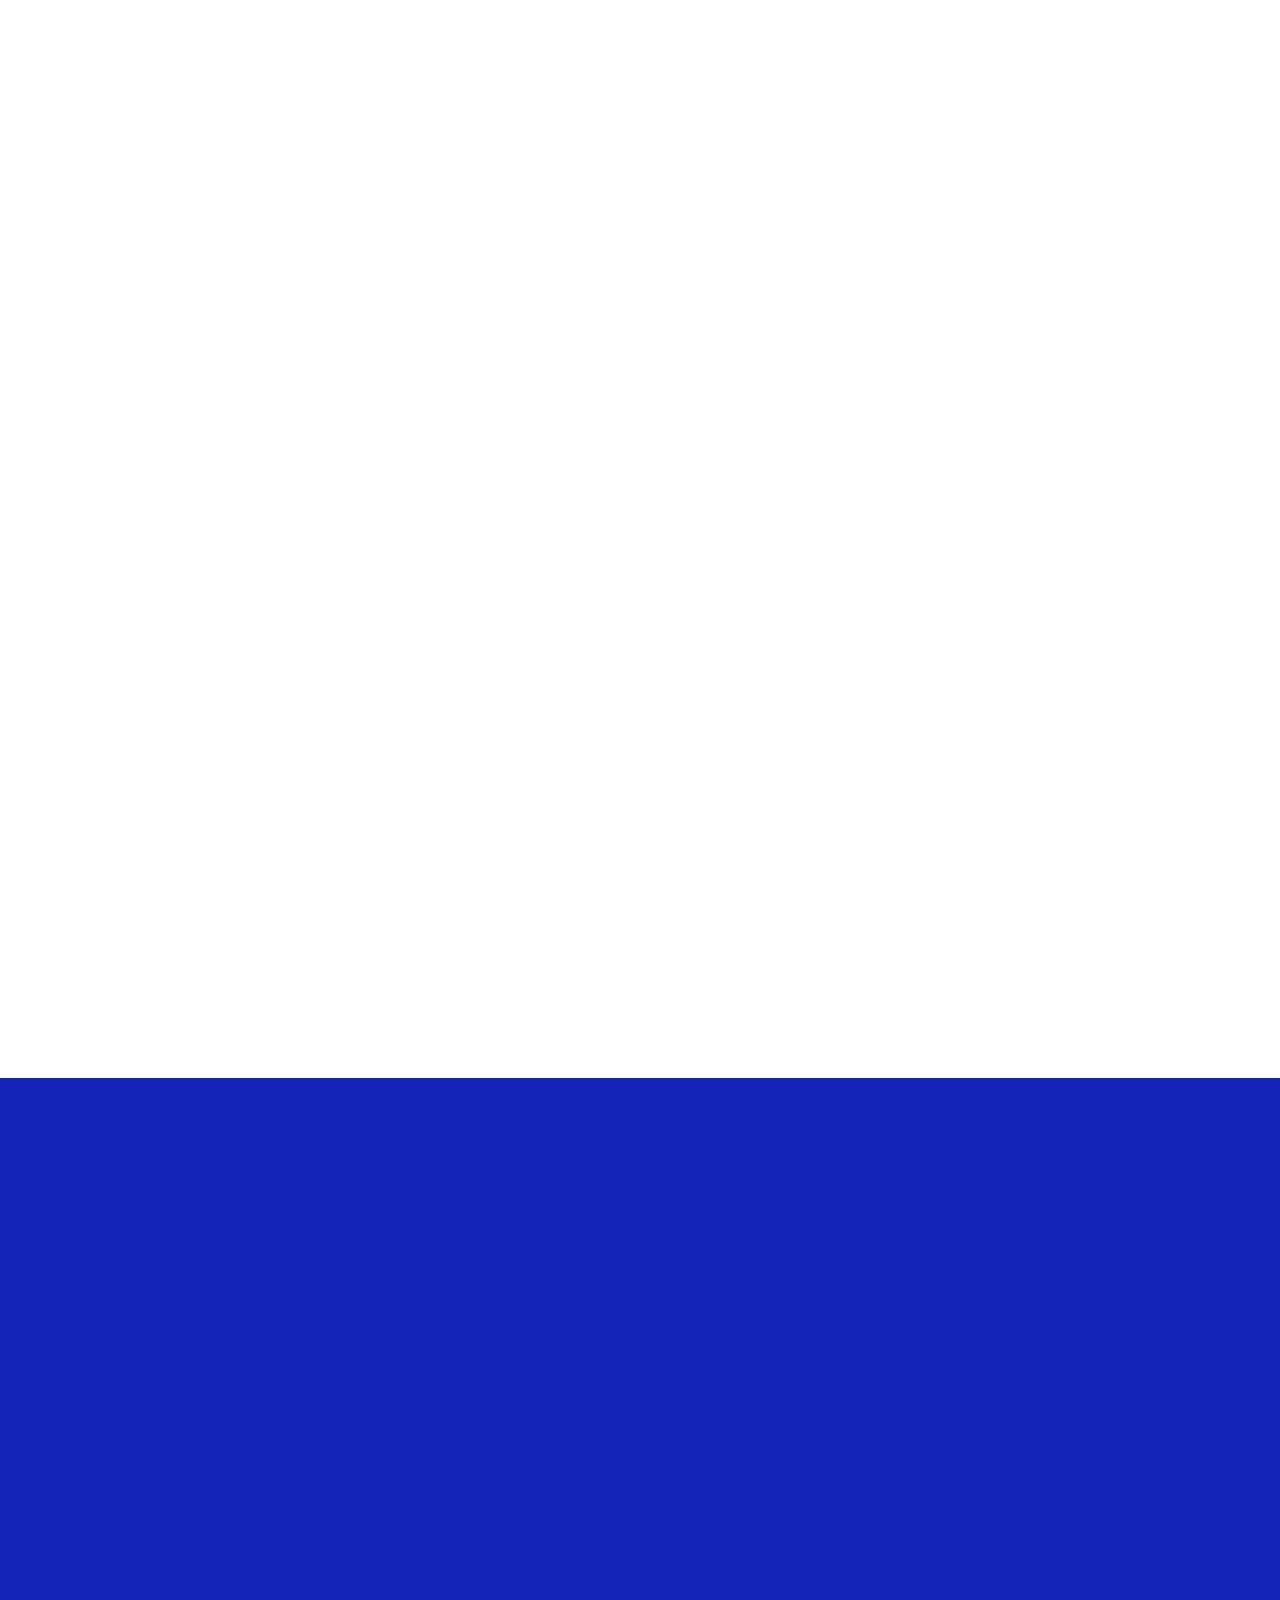
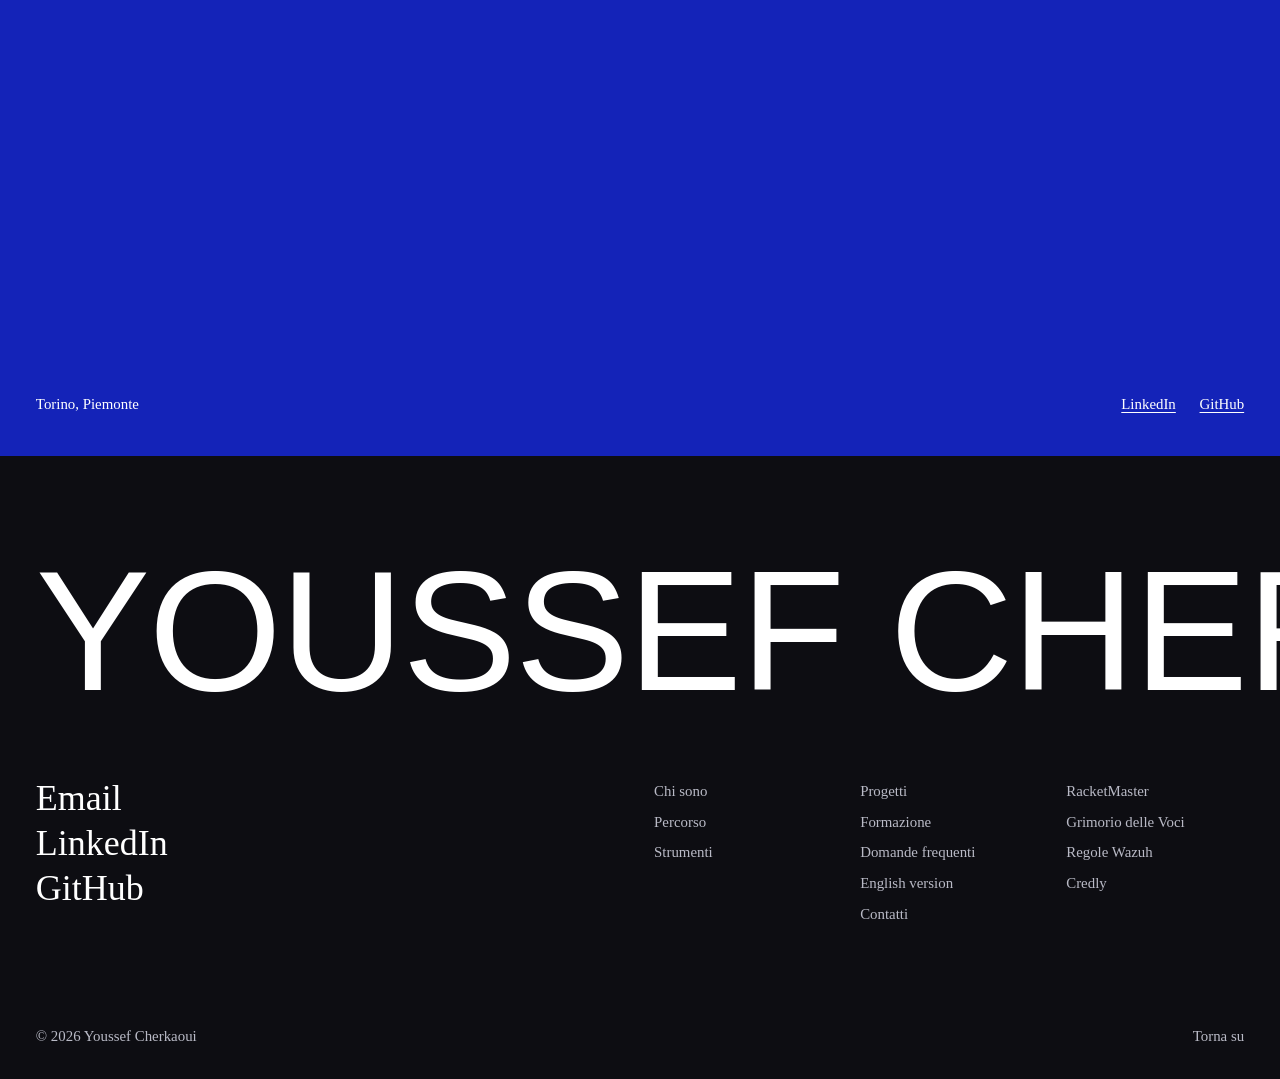
==== commit 2dfcba60: "Add GEO: llms.txt, FAQ, English page and richer structured data - llms.txt: plain-text profile for A" ====
--- a/index.html
+++ b/index.html
@@ -13,6 +13,9 @@
   <meta name="referrer" content="strict-origin-when-cross-origin" />
   <meta name="robots" content="index, follow, max-image-preview:large" />
   <link rel="canonical" href="https://youssefcherkaoui.github.io/" />
+  <link rel="alternate" hreflang="it" href="https://youssefcherkaoui.github.io/" />
+  <link rel="alternate" hreflang="en" href="https://youssefcherkaoui.github.io/en/" />
+  <link rel="alternate" hreflang="x-default" href="https://youssefcherkaoui.github.io/" />
   <link rel="me" href="https://www.linkedin.com/in/youssef-cherkaoui-it" />
   <link rel="me" href="https://github.com/YoussefCherkaoui" />
 
@@ -36,48 +39,199 @@
   <link rel="apple-touch-icon" href="apple-touch-icon.png" />
 
   <script type="application/ld+json">
-  {
-    "@context": "https://schema.org",
-    "@type": "Person",
-    "@id": "https://youssefcherkaoui.github.io/#youssef",
-    "name": "Youssef Cherkaoui",
-    "givenName": "Youssef",
-    "familyName": "Cherkaoui",
-    "url": "https://youssefcherkaoui.github.io/",
-    "image": "https://youssefcherkaoui.github.io/img/youssef.jpg",
-    "jobTitle": "Junior IT Systems Technician",
-    "description": "Sistemista IT a Torino e Wazuh Ambassador; studente di Informatica all'Università di Torino.",
-    "worksFor": { "@type": "Organization", "name": "Socrate Technologies S.r.l." },
-    "alumniOf": [
-      { "@type": "CollegeOrUniversity", "name": "Università degli Studi di Torino" },
-      { "@type": "HighSchool", "name": "I.I.S. Copernico-Luxemburg" }
-    ],
-    "address": { "@type": "PostalAddress", "addressLocality": "Torino", "addressRegion": "Piemonte", "addressCountry": "IT" },
-    "knowsAbout": ["Wazuh", "SIEM", "Sicurezza informatica", "Windows Server", "Active Directory", "VMware", "Proxmox", "Microsoft 365", "Reti TCP/IP", "Routing e switching", "Omada", "Fortinet"],
-    "knowsLanguage": ["it", "es", "en"],
-    "hasCredential": [
-      {
-        "@type": "EducationalOccupationalCredential",
-        "name": "Omada Certified Network Administrator (OCNA) Routing & Switching",
-        "credentialCategory": "certification",
-        "recognizedBy": { "@type": "Organization", "name": "TP-Link Systems Inc." },
-        "dateCreated": "2026-11-26",
-        "expires": "2029-11-26"
+{
+  "@context": "https://schema.org",
+  "@graph": [
+    {
+      "@type": "ProfilePage",
+      "@id": "https://youssefcherkaoui.github.io/#profilo",
+      "url": "https://youssefcherkaoui.github.io/",
+      "name": "Youssef Cherkaoui · Sistemista IT e Wazuh Ambassador",
+      "inLanguage": "it-IT",
+      "dateModified": "2026-11-26",
+      "mainEntity": {
+        "@id": "https://youssefcherkaoui.github.io/#youssef"
+      }
+    },
+    {
+      "@type": "Person",
+      "@id": "https://youssefcherkaoui.github.io/#youssef",
+      "name": "Youssef Cherkaoui",
+      "givenName": "Youssef",
+      "familyName": "Cherkaoui",
+      "url": "https://youssefcherkaoui.github.io/",
+      "image": "https://youssefcherkaoui.github.io/img/youssef.jpg",
+      "email": "mailto:youssef.cherkaoui@outlook.it",
+      "jobTitle": "Junior IT Systems Technician",
+      "description": "Sistemista IT a Torino e Wazuh Ambassador: reti, server, postazioni e sicurezza per aziende clienti; studente di Informatica all'Università di Torino.",
+      "worksFor": {
+        "@type": "Organization",
+        "name": "Socrate Technologies S.r.l.",
+        "address": {
+          "@type": "PostalAddress",
+          "addressLocality": "Torino",
+          "addressCountry": "IT"
+        }
       },
-      {
-        "@type": "EducationalOccupationalCredential",
-        "name": "Introduction to Cybersecurity",
-        "credentialCategory": "certification",
-        "recognizedBy": { "@type": "Organization", "name": "Cisco Networking Academy" },
-        "dateCreated": "2026-02"
+      "hasOccupation": {
+        "@type": "Occupation",
+        "name": "Sistemista IT",
+        "occupationLocation": {
+          "@type": "City",
+          "name": "Torino"
+        },
+        "skills": "Wazuh SIEM, Windows Server, Active Directory, Microsoft 365, VMware, Proxmox, Veeam, reti TCP/IP, routing e switching, Omada, Fortinet, VoIP"
+      },
+      "memberOf": {
+        "@type": "ProgramMembership",
+        "programName": "Wazuh Ambassador Program",
+        "hostingOrganization": {
+          "@type": "Organization",
+          "name": "Wazuh",
+          "url": "https://wazuh.com/"
+        },
+        "startDate": "2026-11"
+      },
+      "alumniOf": [
+        {
+          "@type": "CollegeOrUniversity",
+          "name": "Università degli Studi di Torino"
+        },
+        {
+          "@type": "HighSchool",
+          "name": "I.I.S. Copernico-Luxemburg"
+        }
+      ],
+      "address": {
+        "@type": "PostalAddress",
+        "addressLocality": "Torino",
+        "addressRegion": "Piemonte",
+        "addressCountry": "IT"
+      },
+      "knowsAbout": [
+        "Wazuh",
+        "SIEM",
+        "XDR",
+        "Sicurezza informatica",
+        "Windows Server",
+        "Active Directory",
+        "VMware",
+        "Proxmox",
+        "Microsoft 365",
+        "Reti TCP/IP",
+        "Routing e switching",
+        "Omada",
+        "Fortinet",
+        "VoIP"
+      ],
+      "knowsLanguage": [
+        {
+          "@type": "Language",
+          "name": "Italiano",
+          "alternateName": "it"
+        },
+        {
+          "@type": "Language",
+          "name": "Spagnolo",
+          "alternateName": "es"
+        },
+        {
+          "@type": "Language",
+          "name": "Inglese",
+          "alternateName": "en"
+        }
+      ],
+      "hasCredential": [
+        {
+          "@type": "EducationalOccupationalCredential",
+          "name": "Omada Certified Network Administrator (OCNA) Routing & Switching",
+          "credentialCategory": "certification",
+          "recognizedBy": {
+            "@type": "Organization",
+            "name": "TP-Link Systems Inc."
+          },
+          "dateCreated": "2026-11-26",
+          "expires": "2029-11-26"
+        },
+        {
+          "@type": "EducationalOccupationalCredential",
+          "name": "Introduction to Cybersecurity",
+          "credentialCategory": "certification",
+          "recognizedBy": {
+            "@type": "Organization",
+            "name": "Cisco Networking Academy"
+          },
+          "dateCreated": "2026-02"
+        }
+      ],
+      "sameAs": [
+        "https://www.linkedin.com/in/youssef-cherkaoui-it",
+        "https://github.com/YoussefCherkaoui",
+        "https://www.credly.com/users/cherkaoui.youssef"
+      ],
+      "subjectOf": {
+        "@type": "SoftwareSourceCode",
+        "name": "wazuh-rules",
+        "codeRepository": "https://github.com/YoussefCherkaoui/wazuh-rules",
+        "description": "Regole, decoder e test personalizzati per Wazuh."
       }
-    ],
-    "sameAs": [
-      "https://www.linkedin.com/in/youssef-cherkaoui-it",
-      "https://github.com/YoussefCherkaoui",
-      "https://www.credly.com/users/cherkaoui.youssef"
-    ]
-  }
+    },
+    {
+      "@type": "FAQPage",
+      "@id": "https://youssefcherkaoui.github.io/#domande",
+      "mainEntity": [
+        {
+          "@type": "Question",
+          "name": "Chi è Youssef Cherkaoui?",
+          "acceptedAnswer": {
+            "@type": "Answer",
+            "text": "Youssef Cherkaoui è un sistemista IT di Torino e Wazuh Ambassador. Lavora in Socrate Technologies, dove gestisce reti, server, postazioni e sicurezza per aziende clienti, e studia Informatica all'Università di Torino."
+          }
+        },
+        {
+          "@type": "Question",
+          "name": "Di cosa si occupa?",
+          "acceptedAnswer": {
+            "@type": "Answer",
+            "text": "Help desk di primo livello, Microsoft 365 e Active Directory, server virtuali su VMware e Proxmox, backup con Veeam, firewall Fortinet, centralini VoIP e videosorveglianza IP. Segue in prima persona l'implementazione del SIEM Wazuh per i clienti: installazione, agenti, regole e monitoraggio degli alert."
+          }
+        },
+        {
+          "@type": "Question",
+          "name": "Che cos'è un Wazuh Ambassador?",
+          "acceptedAnswer": {
+            "@type": "Answer",
+            "text": "È un riconoscimento del programma Ambassador di Wazuh, la piattaforma open source di sicurezza SIEM e XDR, per chi la usa sul campo e condivide quello che impara con la community. Youssef lo è da novembre 2026 e pubblica le sue regole Wazuh nel repository wazuh-rules."
+          }
+        },
+        {
+          "@type": "Question",
+          "name": "Quali certificazioni ha?",
+          "acceptedAnswer": {
+            "@type": "Answer",
+            "text": "Omada Certified Network Administrator (OCNA) Routing & Switching di TP-Link, da novembre 2026; Introduction to Cybersecurity di Cisco Networking Academy, da febbraio 2026. È inoltre Wazuh Ambassador."
+          }
+        },
+        {
+          "@type": "Question",
+          "name": "Dove lavora?",
+          "acceptedAnswer": {
+            "@type": "Answer",
+            "text": "A Torino, quasi sempre on-site presso le aziende clienti. Prima ha lavorato due anni e mezzo nell'assistenza IT dell'Università di Torino, al Polo di Medicina dell'ospedale Molinette."
+          }
+        },
+        {
+          "@type": "Question",
+          "name": "Come si contatta?",
+          "acceptedAnswer": {
+            "@type": "Answer",
+            "text": "Per email a youssef.cherkaoui@outlook.it o su LinkedIn."
+          }
+        }
+      ]
+    }
+  ]
+}
   </script>
 
   <link rel="preconnect" href="https://fonts.googleapis.com" />
@@ -102,6 +256,7 @@
         <li class="wide-only"><a href="#percorso">Percorso</a></li>
         <li class="wide-only"><a href="#progetti">Progetti</a></li>
         <li class="wide-only"><a href="#contatti">Contatti</a></li>
+        <li><a href="/en/" hreflang="en" lang="en">EN</a></li>
         <li><a class="btn" href="mailto:youssef.cherkaoui@outlook.it" data-mail>Scrivimi</a></li>
       </ul>
     </nav>
@@ -387,6 +542,53 @@
       </table>
     </section>
 
+    <!-- DOMANDE FREQUENTI -->
+    <section class="faq field-paper" id="domande" aria-labelledby="h-faq">
+      <div class="faq-side">
+        <h2 class="h-display" id="h-faq" data-reveal>Domande frequenti</h2>
+        <p data-reveal>Le risposte brevi a quello che mi chiedono più spesso.</p>
+      </div>
+      <dl class="faq-list">
+        <div class="faq-item" data-reveal>
+          <dt>Chi è Youssef Cherkaoui?</dt>
+          <dd>Youssef Cherkaoui è un sistemista IT di Torino e Wazuh Ambassador. Lavora in Socrate Technologies,
+            dove gestisce reti, server, postazioni e sicurezza per aziende clienti, e studia Informatica
+            all'Università di Torino.</dd>
+        </div>
+        <div class="faq-item" data-reveal>
+          <dt>Di cosa si occupa?</dt>
+          <dd>Help desk di primo livello, Microsoft 365 e Active Directory, server virtuali su VMware e Proxmox,
+            backup con Veeam, firewall Fortinet, centralini VoIP e videosorveglianza IP. Segue in prima persona
+            l'implementazione del SIEM Wazuh per i clienti: installazione, agenti, regole e monitoraggio degli
+            alert.</dd>
+        </div>
+        <div class="faq-item" data-reveal>
+          <dt>Che cos'è un Wazuh Ambassador?</dt>
+          <dd>È un riconoscimento del programma Ambassador di Wazuh, la piattaforma open source di sicurezza SIEM e
+            XDR, per chi la usa sul campo e condivide quello che impara con la community. Youssef lo è da novembre
+            2026 e pubblica le sue regole Wazuh nel repository
+            <a href="https://github.com/YoussefCherkaoui/wazuh-rules" target="_blank" rel="noopener noreferrer">wazuh-rules</a>.</dd>
+        </div>
+        <div class="faq-item" data-reveal>
+          <dt>Quali certificazioni ha?</dt>
+          <dd>Omada Certified Network Administrator (OCNA) Routing &amp; Switching di TP-Link, da novembre 2026;
+            Introduction to Cybersecurity di Cisco Networking Academy, da febbraio 2026. È inoltre Wazuh
+            Ambassador.</dd>
+        </div>
+        <div class="faq-item" data-reveal>
+          <dt>Dove lavora?</dt>
+          <dd>A Torino, quasi sempre on-site presso le aziende clienti. Prima ha lavorato due anni e mezzo
+            nell'assistenza IT dell'Università di Torino, al Polo di Medicina dell'ospedale Molinette.</dd>
+        </div>
+        <div class="faq-item" data-reveal>
+          <dt>Come si contatta?</dt>
+          <dd>Per email a <a href="mailto:youssef.cherkaoui@outlook.it" data-mail>youssef.cherkaoui@outlook.it</a>
+            o su <a href="https://www.linkedin.com/in/youssef-cherkaoui-it" target="_blank"
+              rel="noopener noreferrer">LinkedIn</a>.</dd>
+        </div>
+      </dl>
+    </section>
+
     <!-- CONTATTI -->
     <section class="contact field-blue" id="contatti" aria-labelledby="h-contact">
       <div class="contact-top">
@@ -429,6 +631,8 @@
         <ul>
           <li><a href="#progetti">Progetti</a></li>
           <li><a href="#formazione">Formazione</a></li>
+          <li><a href="#domande">Domande frequenti</a></li>
+          <li><a href="/en/" hreflang="en" lang="en">English version</a></li>
           <li><a href="#contatti">Contatti</a></li>
         </ul>
         <ul>
--- a/style.css
+++ b/style.css
@@ -785,3 +785,31 @@
     max-height: 92svh;
   }
 }
+
+/* ==========================================================
+   DOMANDE FREQUENTI
+   ========================================================== */
+.faq {
+  padding: var(--section-y) var(--m);
+  display: grid;
+  grid-template-columns: repeat(12, minmax(0, 1fr));
+  column-gap: var(--gap);
+  align-items: start;
+}
+.faq-side { grid-column: 1 / span 4; position: sticky; top: 10vh; }
+.faq-side .h-display { margin-bottom: 24px; }
+.faq-side p { font-size: var(--step-body); color: var(--soft); max-width: 30ch; }
+.faq-list { grid-column: 6 / -1; margin: 0; }
+.faq-item + .faq-item { margin-top: clamp(28px, 3vw, 40px); }
+.faq-item dt { font-size: var(--step-lead); line-height: 1.2; font-weight: 500; }
+.faq-item dd { margin: 8px 0 0; font-size: var(--step-body); max-width: 62ch; }
+.faq-item a { color: var(--blue); text-underline-offset: 3px; }
+.faq-item a:hover { color: var(--ink); }
+
+@media (max-width: 1024px) {
+  .faq-side { grid-column: 1 / -1; position: static; margin-bottom: 40px; }
+  .faq-list { grid-column: 1 / -1; }
+}
+@media (max-width: 720px) {
+  .faq { display: block; }
+}
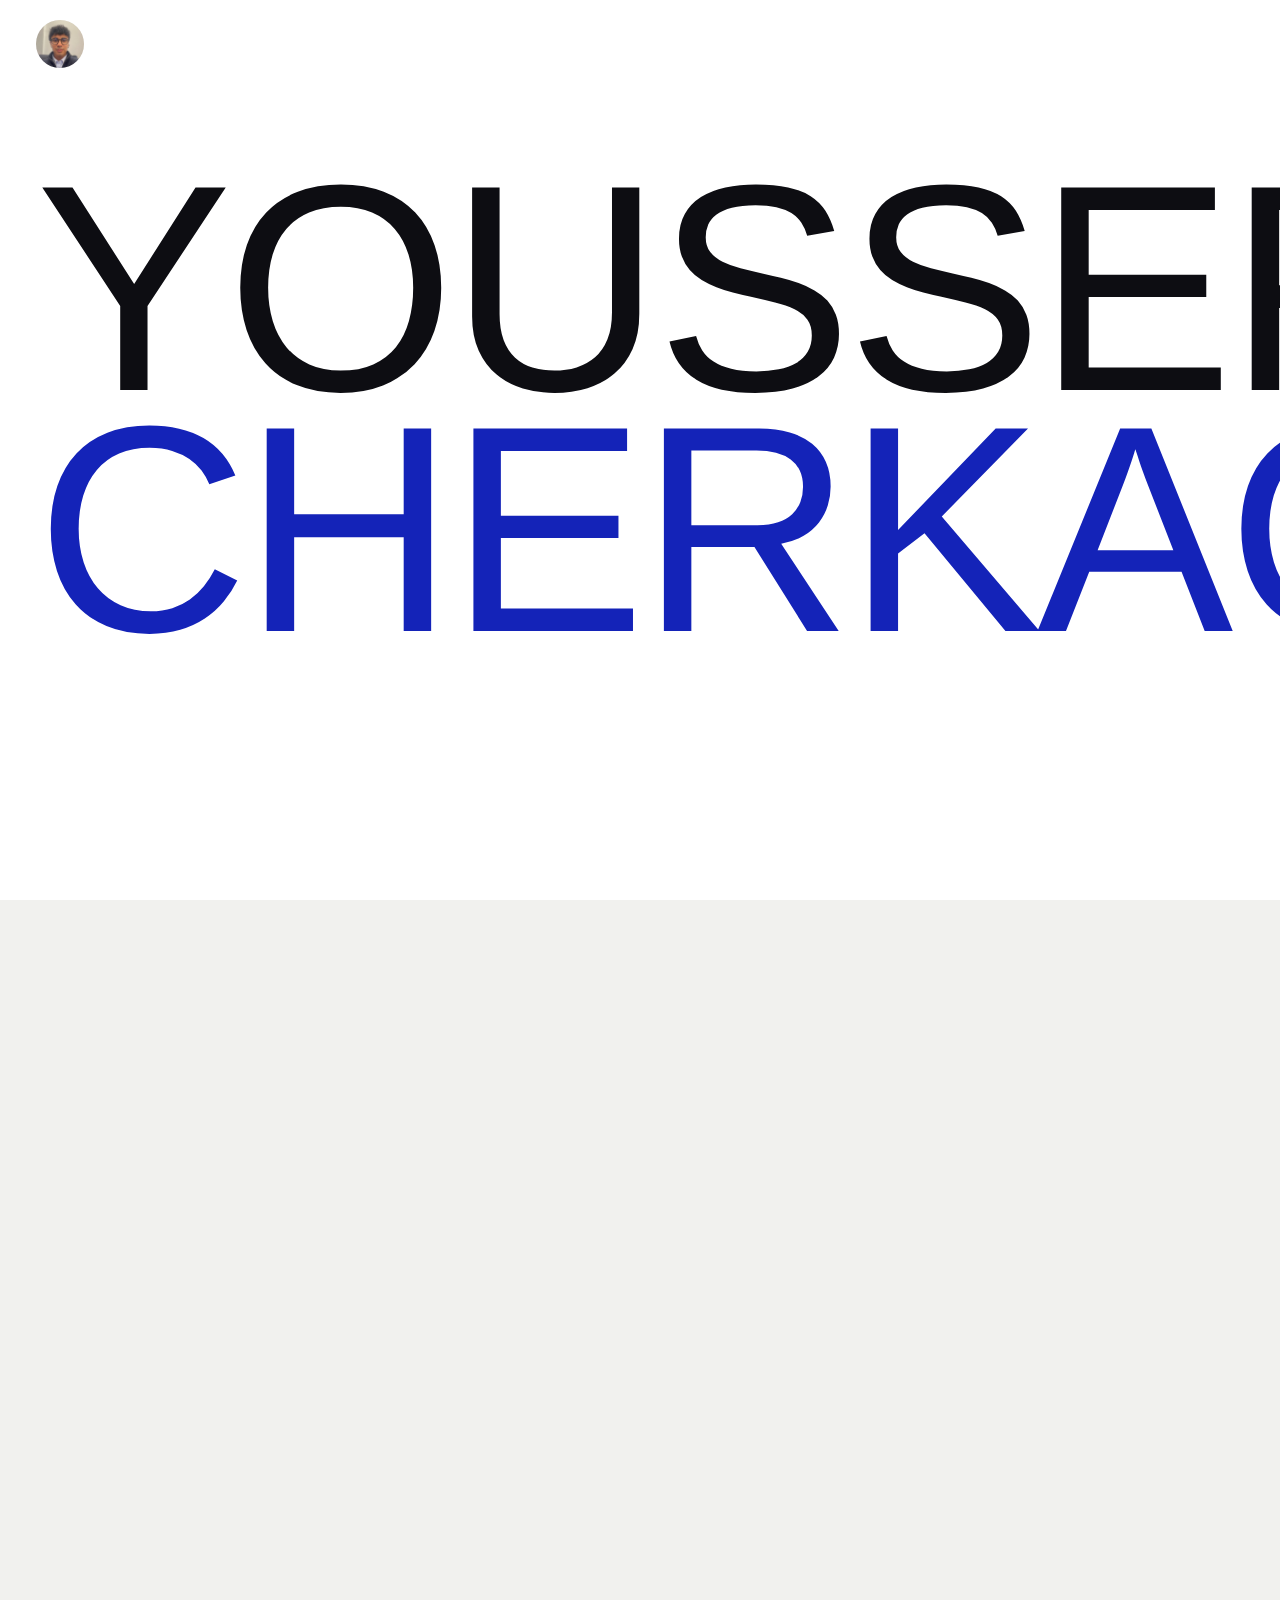
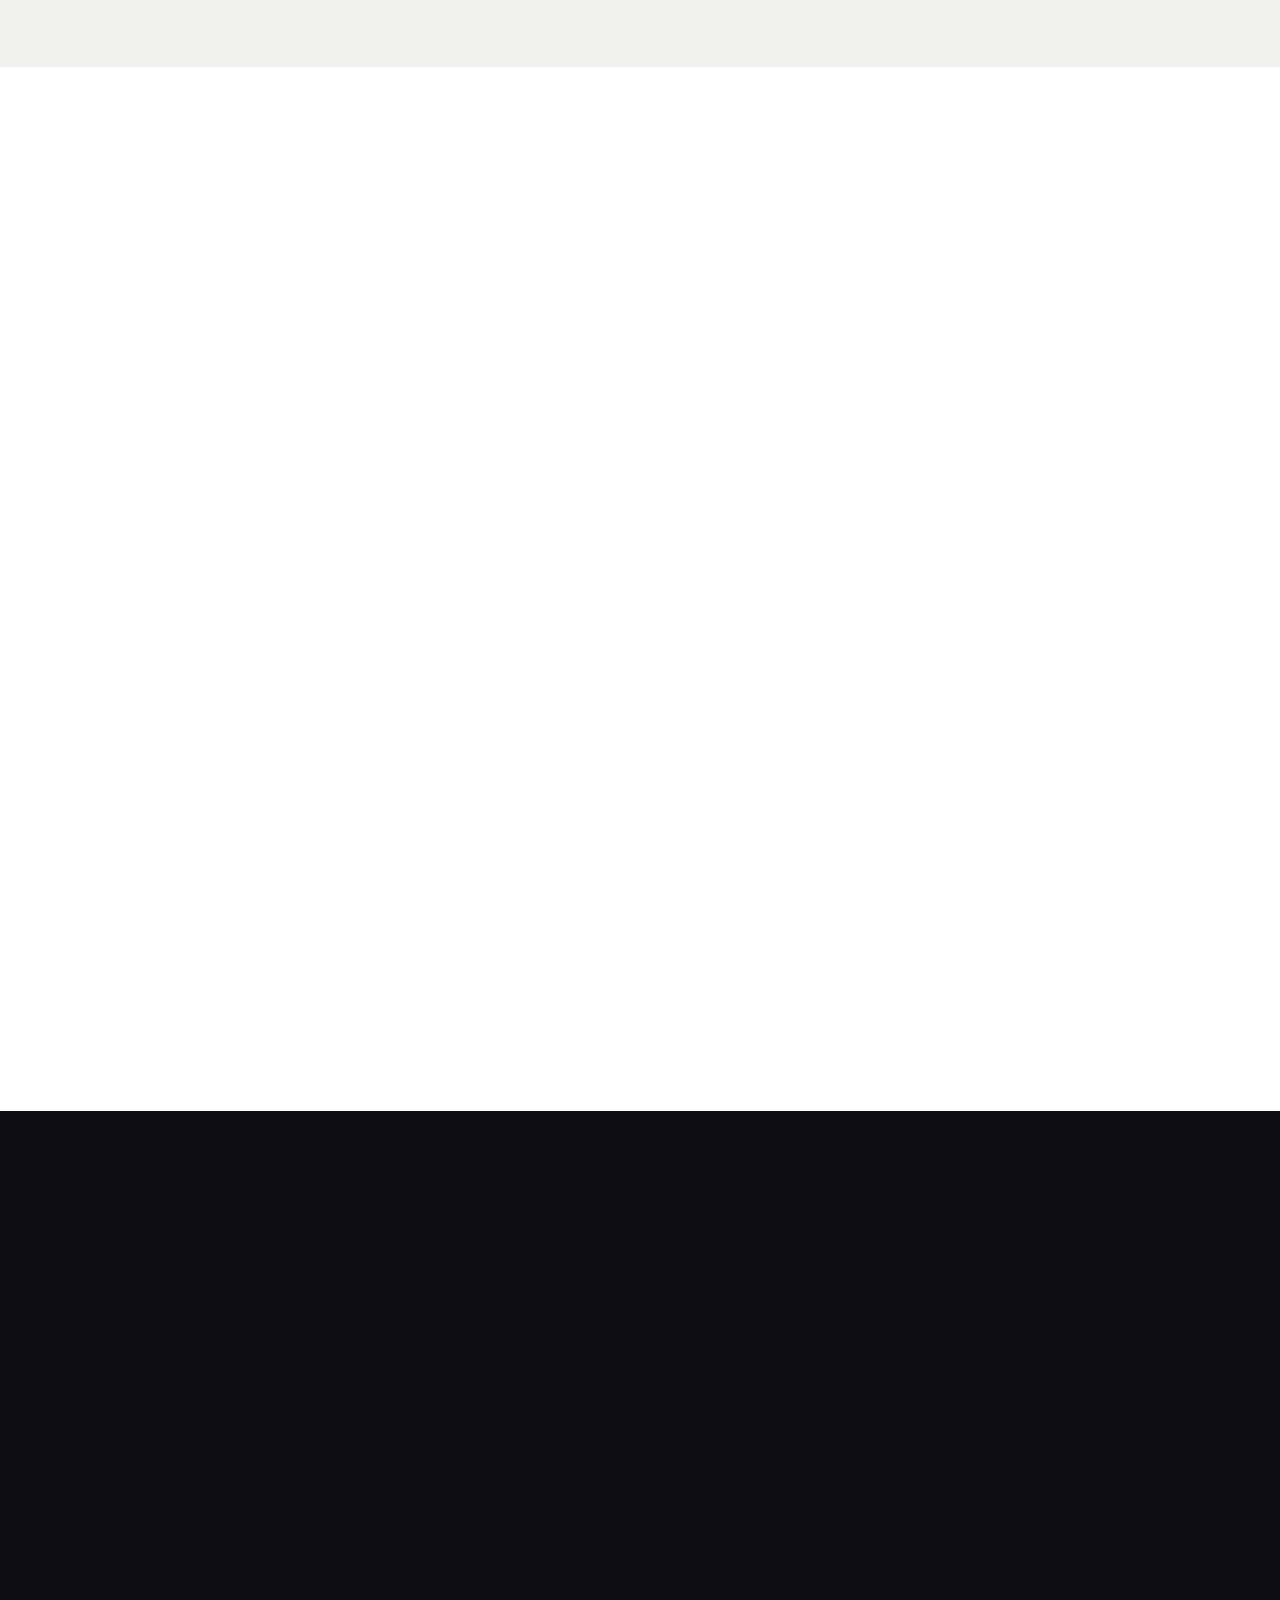
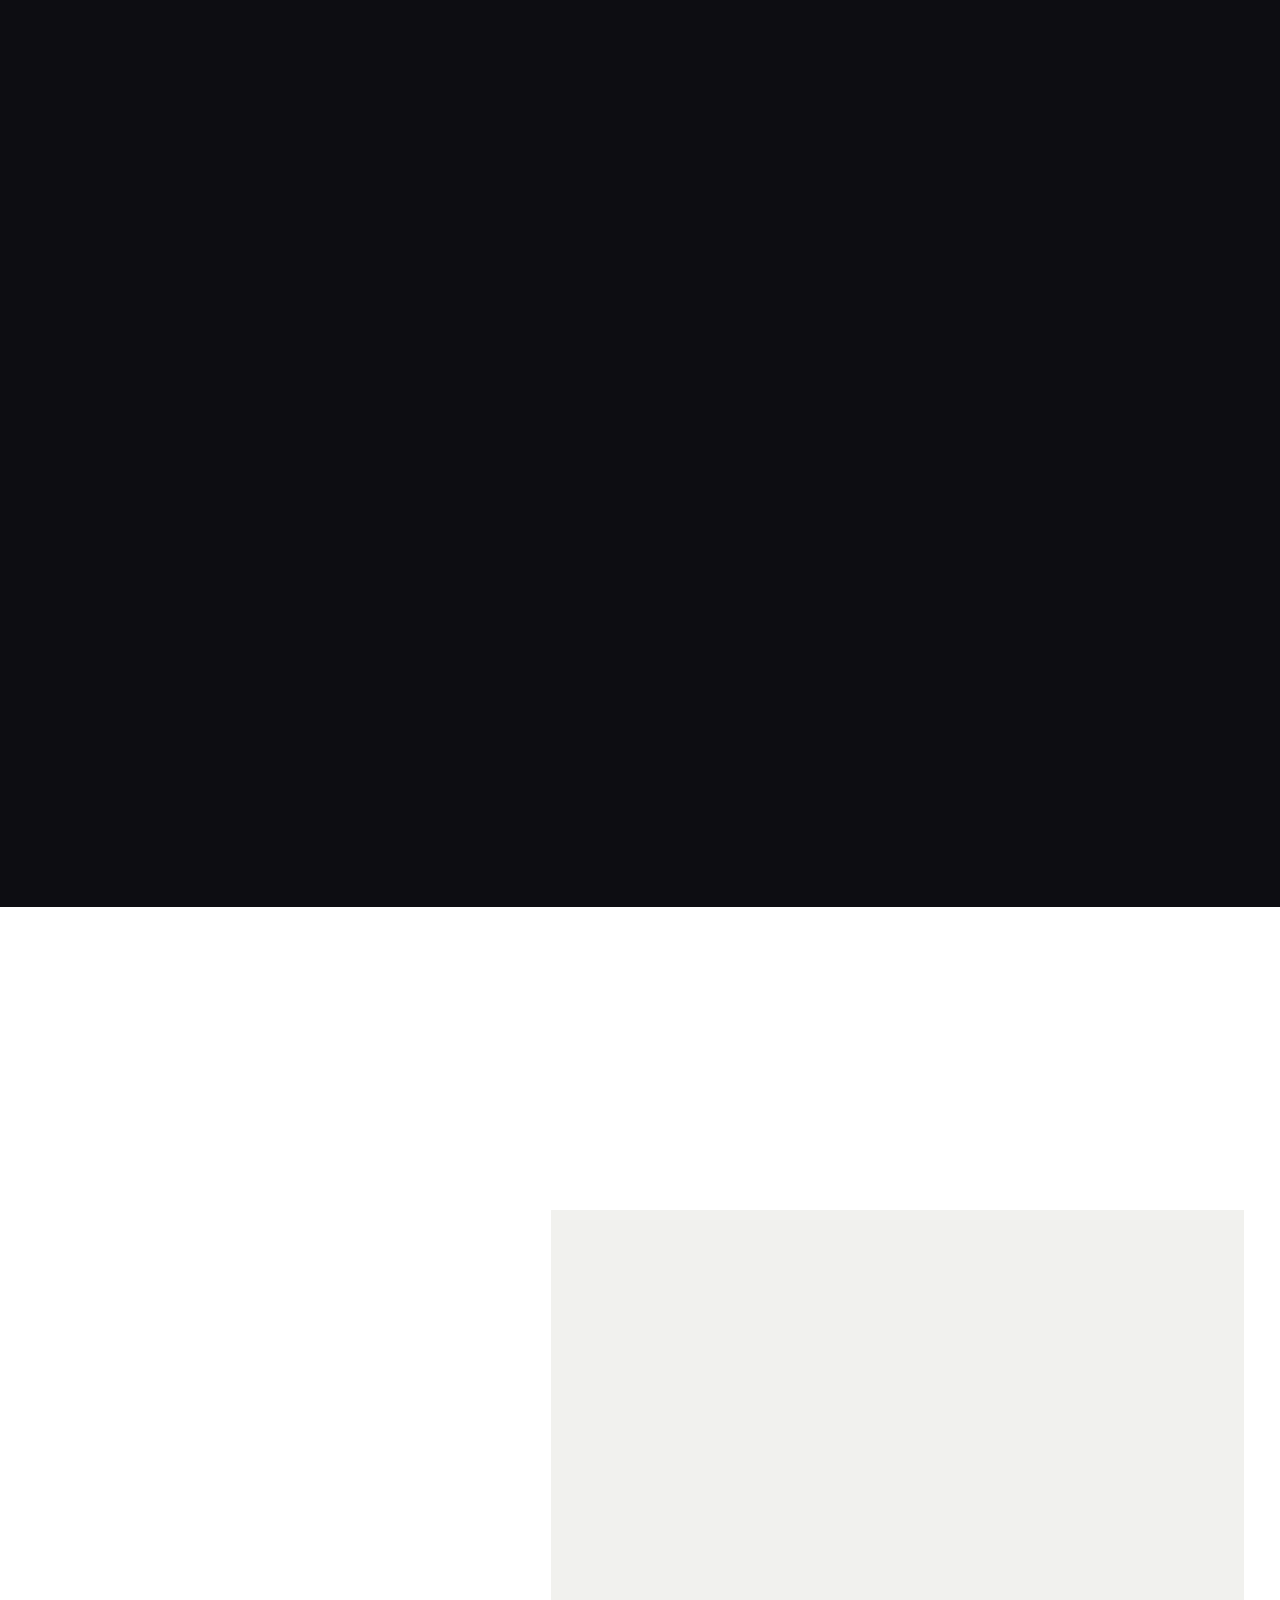
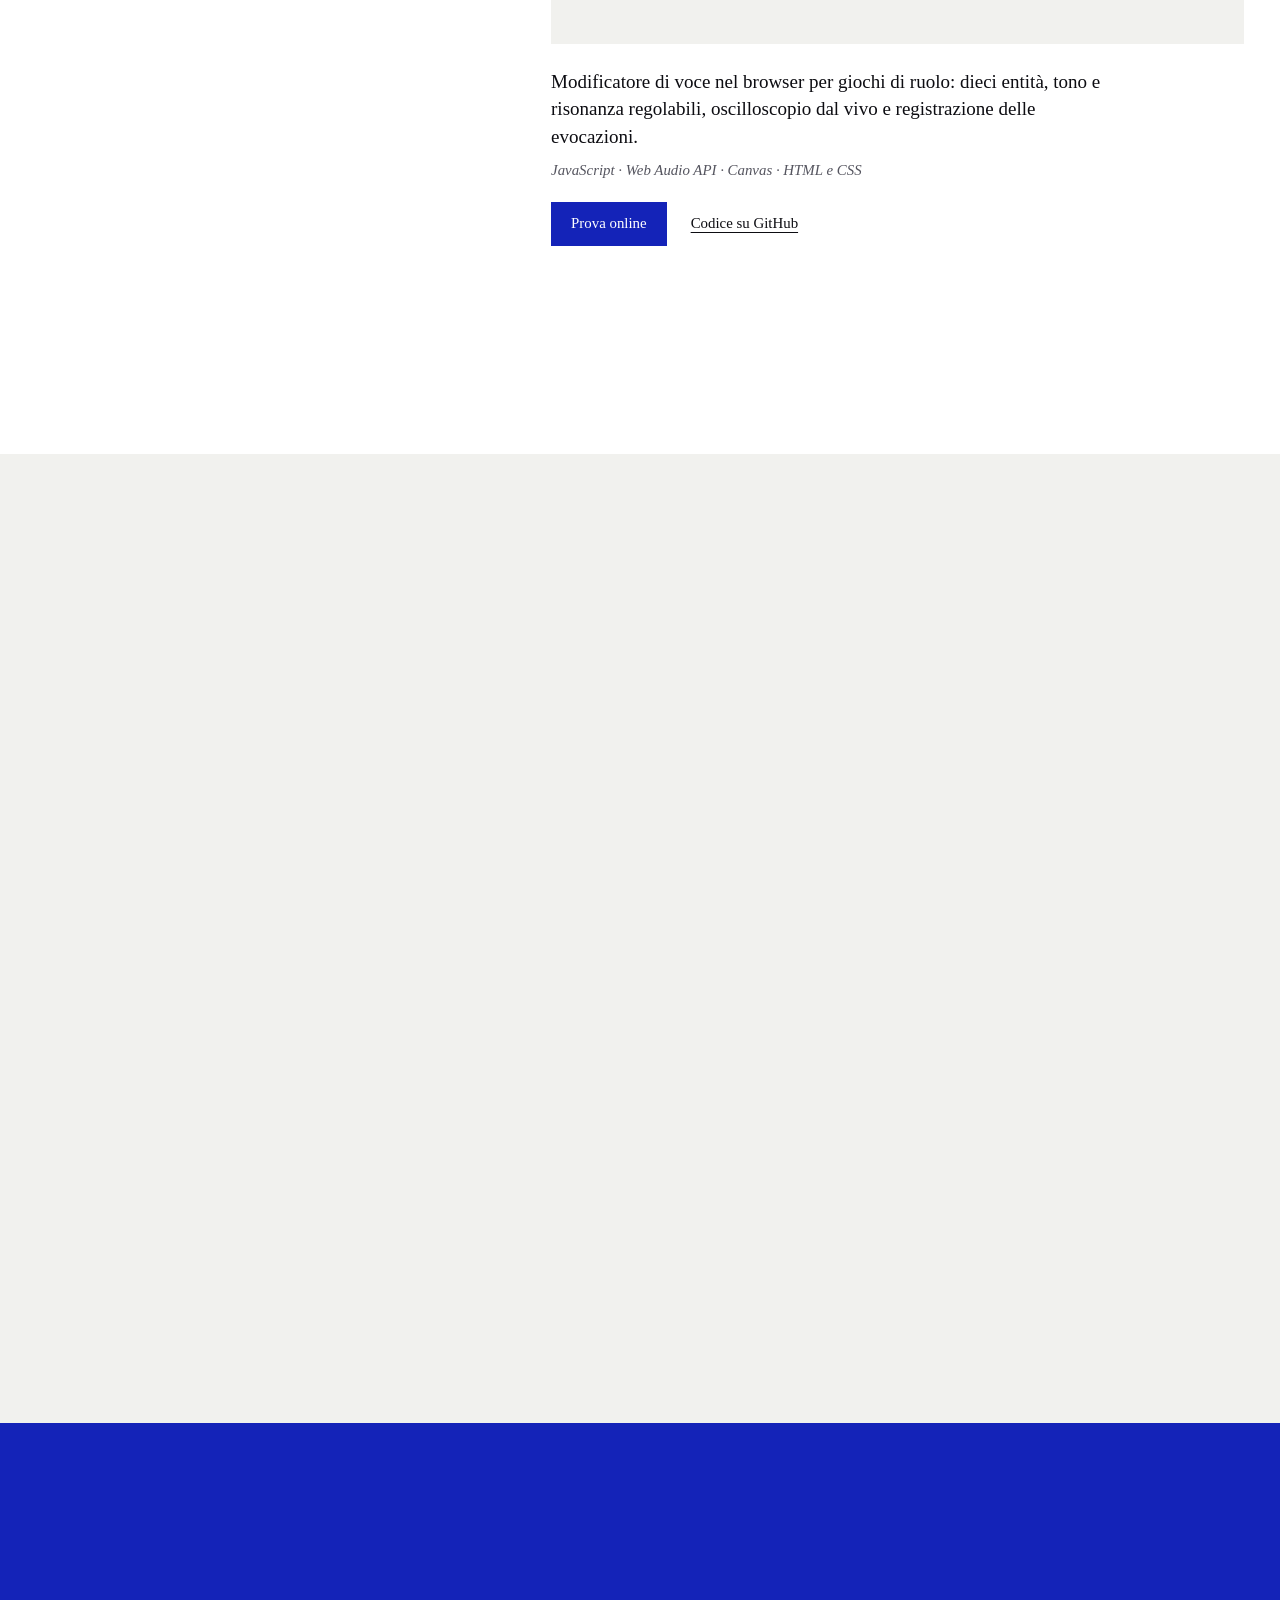
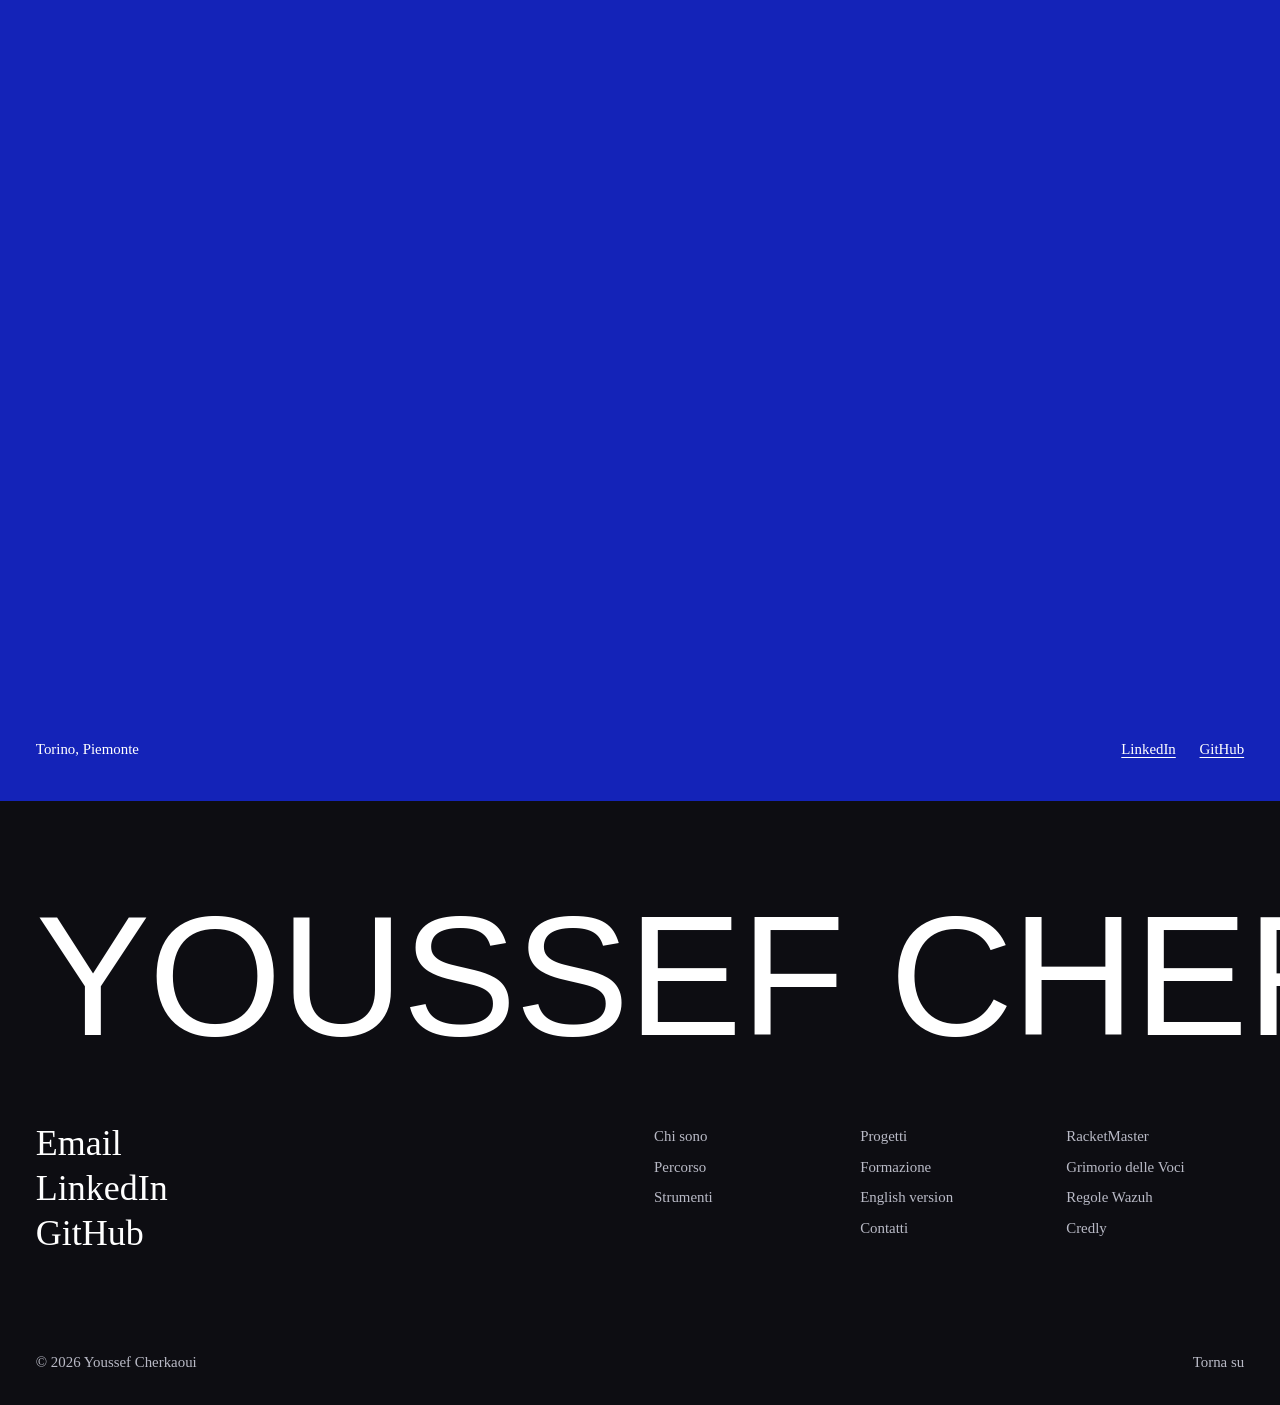
==== commit 3756760c: "Remove the FAQ section" ====
--- a/index.html
+++ b/index.html
@@ -175,60 +175,6 @@
         "codeRepository": "https://github.com/YoussefCherkaoui/wazuh-rules",
         "description": "Regole, decoder e test personalizzati per Wazuh."
       }
-    },
-    {
-      "@type": "FAQPage",
-      "@id": "https://youssefcherkaoui.github.io/#domande",
-      "mainEntity": [
-        {
-          "@type": "Question",
-          "name": "Chi è Youssef Cherkaoui?",
-          "acceptedAnswer": {
-            "@type": "Answer",
-            "text": "Youssef Cherkaoui è un sistemista IT di Torino e Wazuh Ambassador. Lavora in Socrate Technologies, dove gestisce reti, server, postazioni e sicurezza per aziende clienti, e studia Informatica all'Università di Torino."
-          }
-        },
-        {
-          "@type": "Question",
-          "name": "Di cosa si occupa?",
-          "acceptedAnswer": {
-            "@type": "Answer",
-            "text": "Help desk di primo livello, Microsoft 365 e Active Directory, server virtuali su VMware e Proxmox, backup con Veeam, firewall Fortinet, centralini VoIP e videosorveglianza IP. Segue in prima persona l'implementazione del SIEM Wazuh per i clienti: installazione, agenti, regole e monitoraggio degli alert."
-          }
-        },
-        {
-          "@type": "Question",
-          "name": "Che cos'è un Wazuh Ambassador?",
-          "acceptedAnswer": {
-            "@type": "Answer",
-            "text": "È un riconoscimento del programma Ambassador di Wazuh, la piattaforma open source di sicurezza SIEM e XDR, per chi la usa sul campo e condivide quello che impara con la community. Youssef lo è da novembre 2026 e pubblica le sue regole Wazuh nel repository wazuh-rules."
-          }
-        },
-        {
-          "@type": "Question",
-          "name": "Quali certificazioni ha?",
-          "acceptedAnswer": {
-            "@type": "Answer",
-            "text": "Omada Certified Network Administrator (OCNA) Routing & Switching di TP-Link, da novembre 2026; Introduction to Cybersecurity di Cisco Networking Academy, da febbraio 2026. È inoltre Wazuh Ambassador."
-          }
-        },
-        {
-          "@type": "Question",
-          "name": "Dove lavora?",
-          "acceptedAnswer": {
-            "@type": "Answer",
-            "text": "A Torino, quasi sempre on-site presso le aziende clienti. Prima ha lavorato due anni e mezzo nell'assistenza IT dell'Università di Torino, al Polo di Medicina dell'ospedale Molinette."
-          }
-        },
-        {
-          "@type": "Question",
-          "name": "Come si contatta?",
-          "acceptedAnswer": {
-            "@type": "Answer",
-            "text": "Per email a youssef.cherkaoui@outlook.it o su LinkedIn."
-          }
-        }
-      ]
     }
   ]
 }
@@ -542,53 +488,6 @@
       </table>
     </section>
 
-    <!-- DOMANDE FREQUENTI -->
-    <section class="faq field-paper" id="domande" aria-labelledby="h-faq">
-      <div class="faq-side">
-        <h2 class="h-display" id="h-faq" data-reveal>Domande frequenti</h2>
-        <p data-reveal>Le risposte brevi a quello che mi chiedono più spesso.</p>
-      </div>
-      <dl class="faq-list">
-        <div class="faq-item" data-reveal>
-          <dt>Chi è Youssef Cherkaoui?</dt>
-          <dd>Youssef Cherkaoui è un sistemista IT di Torino e Wazuh Ambassador. Lavora in Socrate Technologies,
-            dove gestisce reti, server, postazioni e sicurezza per aziende clienti, e studia Informatica
-            all'Università di Torino.</dd>
-        </div>
-        <div class="faq-item" data-reveal>
-          <dt>Di cosa si occupa?</dt>
-          <dd>Help desk di primo livello, Microsoft 365 e Active Directory, server virtuali su VMware e Proxmox,
-            backup con Veeam, firewall Fortinet, centralini VoIP e videosorveglianza IP. Segue in prima persona
-            l'implementazione del SIEM Wazuh per i clienti: installazione, agenti, regole e monitoraggio degli
-            alert.</dd>
-        </div>
-        <div class="faq-item" data-reveal>
-          <dt>Che cos'è un Wazuh Ambassador?</dt>
-          <dd>È un riconoscimento del programma Ambassador di Wazuh, la piattaforma open source di sicurezza SIEM e
-            XDR, per chi la usa sul campo e condivide quello che impara con la community. Youssef lo è da novembre
-            2026 e pubblica le sue regole Wazuh nel repository
-            <a href="https://github.com/YoussefCherkaoui/wazuh-rules" target="_blank" rel="noopener noreferrer">wazuh-rules</a>.</dd>
-        </div>
-        <div class="faq-item" data-reveal>
-          <dt>Quali certificazioni ha?</dt>
-          <dd>Omada Certified Network Administrator (OCNA) Routing &amp; Switching di TP-Link, da novembre 2026;
-            Introduction to Cybersecurity di Cisco Networking Academy, da febbraio 2026. È inoltre Wazuh
-            Ambassador.</dd>
-        </div>
-        <div class="faq-item" data-reveal>
-          <dt>Dove lavora?</dt>
-          <dd>A Torino, quasi sempre on-site presso le aziende clienti. Prima ha lavorato due anni e mezzo
-            nell'assistenza IT dell'Università di Torino, al Polo di Medicina dell'ospedale Molinette.</dd>
-        </div>
-        <div class="faq-item" data-reveal>
-          <dt>Come si contatta?</dt>
-          <dd>Per email a <a href="mailto:youssef.cherkaoui@outlook.it" data-mail>youssef.cherkaoui@outlook.it</a>
-            o su <a href="https://www.linkedin.com/in/youssef-cherkaoui-it" target="_blank"
-              rel="noopener noreferrer">LinkedIn</a>.</dd>
-        </div>
-      </dl>
-    </section>
-
     <!-- CONTATTI -->
     <section class="contact field-blue" id="contatti" aria-labelledby="h-contact">
       <div class="contact-top">
@@ -631,7 +530,6 @@
         <ul>
           <li><a href="#progetti">Progetti</a></li>
           <li><a href="#formazione">Formazione</a></li>
-          <li><a href="#domande">Domande frequenti</a></li>
           <li><a href="/en/" hreflang="en" lang="en">English version</a></li>
           <li><a href="#contatti">Contatti</a></li>
         </ul>
--- a/style.css
+++ b/style.css
@@ -785,31 +785,3 @@
     max-height: 92svh;
   }
 }
-
-/* ==========================================================
-   DOMANDE FREQUENTI
-   ========================================================== */
-.faq {
-  padding: var(--section-y) var(--m);
-  display: grid;
-  grid-template-columns: repeat(12, minmax(0, 1fr));
-  column-gap: var(--gap);
-  align-items: start;
-}
-.faq-side { grid-column: 1 / span 4; position: sticky; top: 10vh; }
-.faq-side .h-display { margin-bottom: 24px; }
-.faq-side p { font-size: var(--step-body); color: var(--soft); max-width: 30ch; }
-.faq-list { grid-column: 6 / -1; margin: 0; }
-.faq-item + .faq-item { margin-top: clamp(28px, 3vw, 40px); }
-.faq-item dt { font-size: var(--step-lead); line-height: 1.2; font-weight: 500; }
-.faq-item dd { margin: 8px 0 0; font-size: var(--step-body); max-width: 62ch; }
-.faq-item a { color: var(--blue); text-underline-offset: 3px; }
-.faq-item a:hover { color: var(--ink); }
-
-@media (max-width: 1024px) {
-  .faq-side { grid-column: 1 / -1; position: static; margin-bottom: 40px; }
-  .faq-list { grid-column: 1 / -1; }
-}
-@media (max-width: 720px) {
-  .faq { display: block; }
-}
